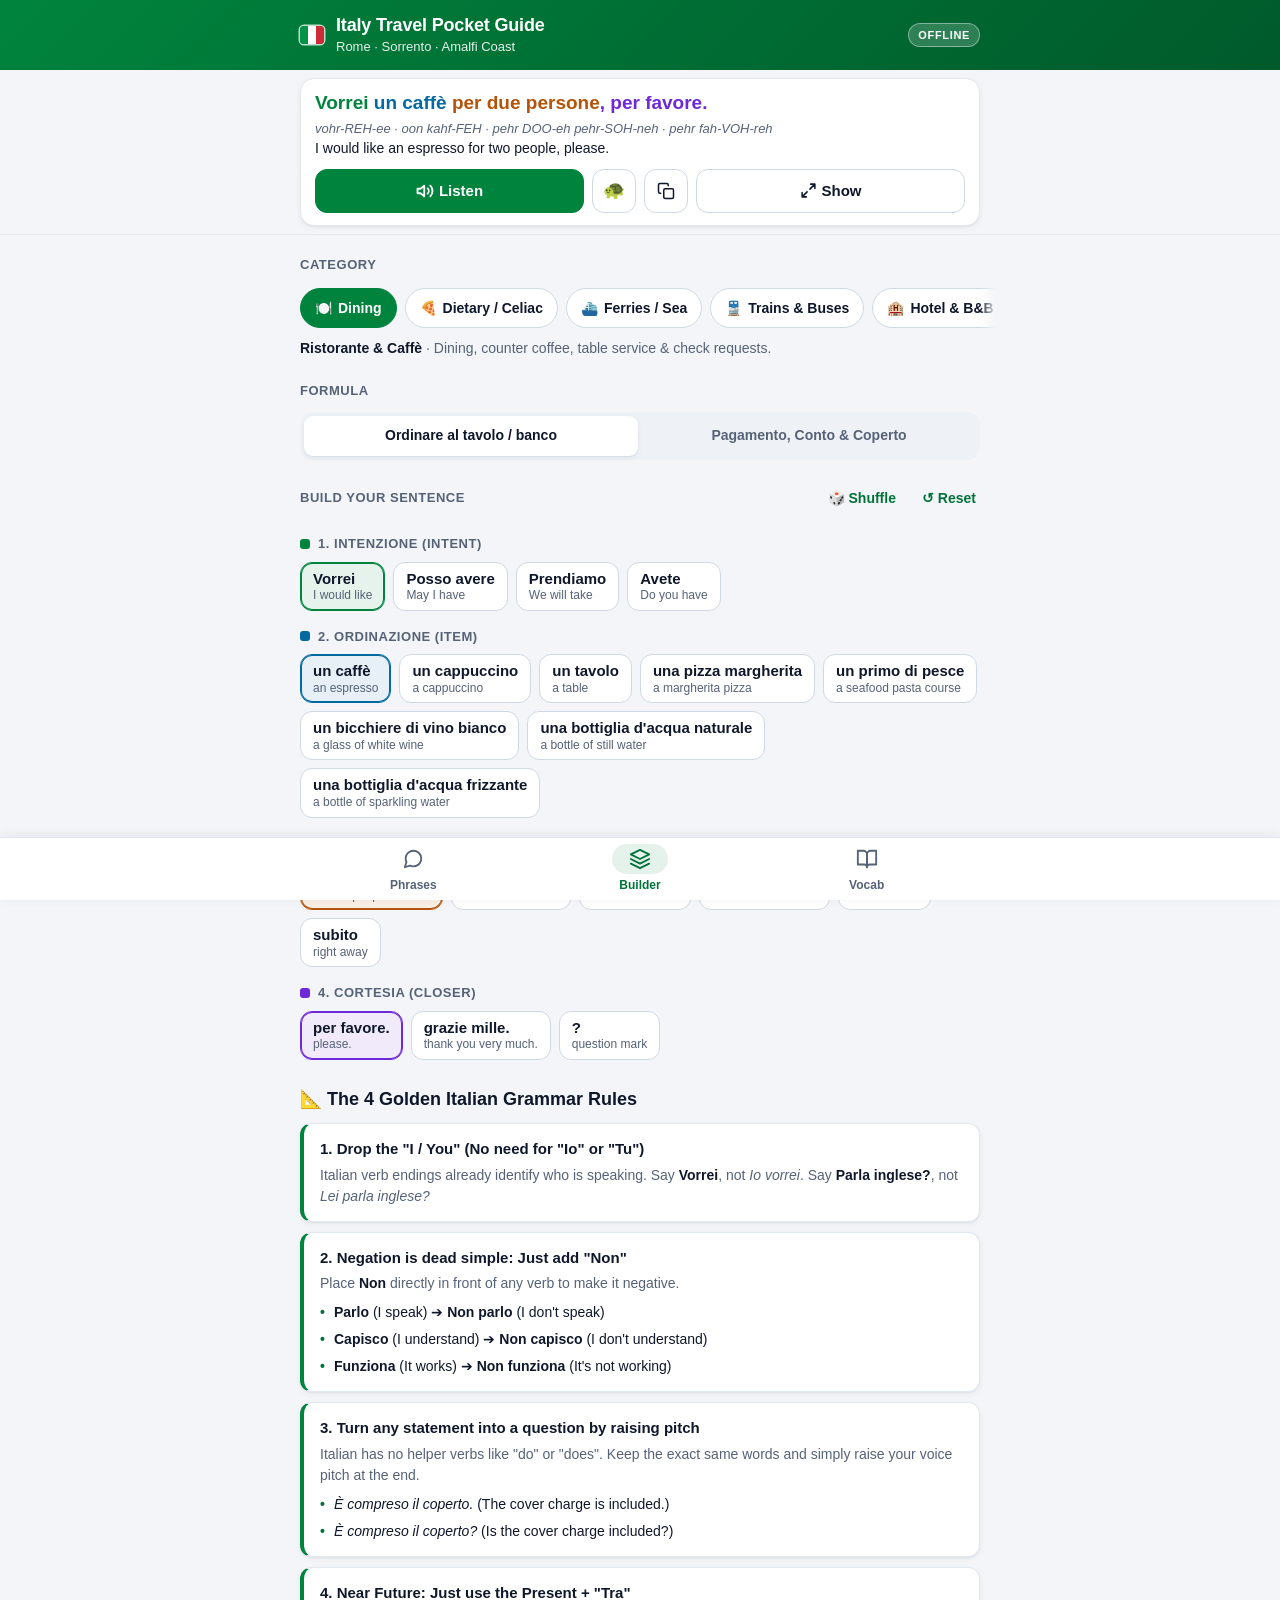
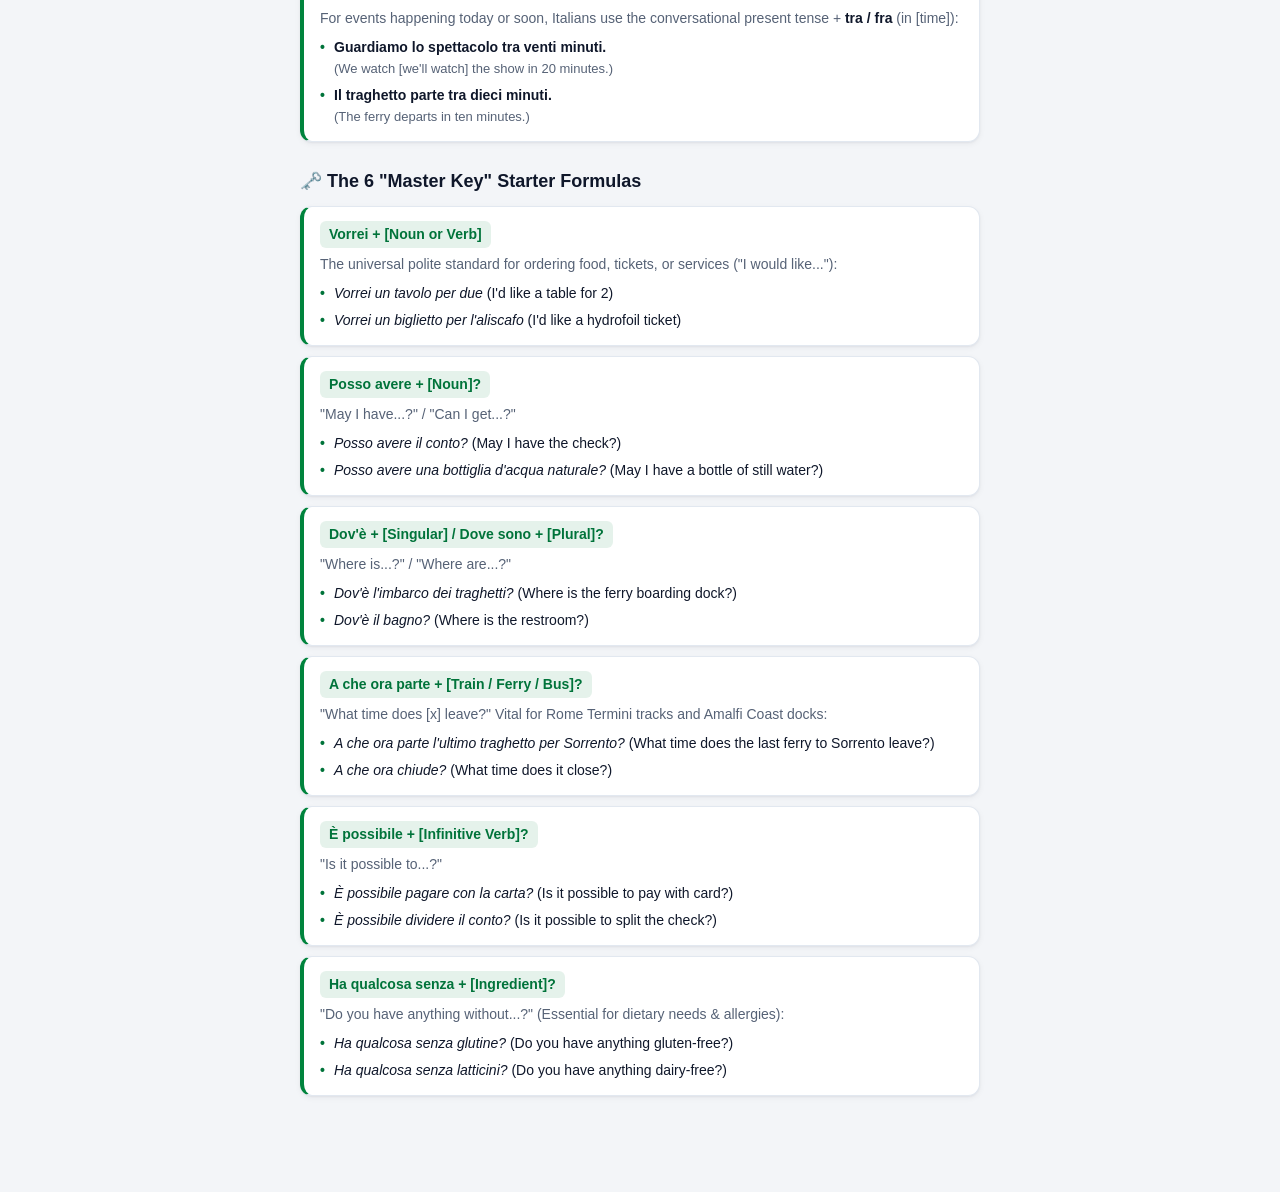
==== index.html @ 98d2f286 "offline-sw: open the web app with no connection after the first visit Add a cache-first service work" ====
<!DOCTYPE html>
<html lang="en">
<head>
  <meta charset="UTF-8">
  <meta name="viewport" content="width=device-width, initial-scale=1, viewport-fit=cover">
  <meta name="color-scheme" content="light dark">
  <meta name="theme-color" content="#00843D">
  <meta name="mobile-web-app-capable" content="yes">
  <meta name="apple-mobile-web-app-capable" content="yes">
  <meta name="apple-mobile-web-app-title" content="Italy Guide">
  <title>Italy Travel Pocket Guide | Offline Phrasebook & Sentence Engine</title>
  <link rel="icon" href="data:image/svg+xml,%3Csvg xmlns='http://www.w3.org/2000/svg' viewBox='0 0 3 2'%3E%3Cpath fill='%23009246' d='M0 0h1v2H0z'/%3E%3Cpath fill='%23fff' d='M1 0h1v2H1z'/%3E%3Cpath fill='%23ce2b37' d='M2 0h1v2H2z'/%3E%3C/svg%3E">
  <link rel="apple-touch-icon" href="icons/apple-touch-icon.png">
  <link rel="manifest" href="manifest.webmanifest">
  <style>
    :root {
      color-scheme: light dark;
      --brand: #00843D; /* Italian Flag Green */
      --brand-deep: #005a2b;
      --bg: #f3f5f8;
      --surface: #ffffff;
      --surface-2: #eef2f6;
      --text: #0f172a;
      --muted: #566276;
      --border: #e2e8f0;
      --border-strong: #cfd8e3;
      --accent: #00843D;          /* fills (white text on it) */
      --accent-text: #00733a;     /* green text & icons on surfaces */
      --accent-soft: rgba(0, 132, 61, 0.1);
      --on-accent: #ffffff;
      --glass: rgba(243, 245, 248, 0.9);
      --shadow: 0 1px 2px rgba(15, 23, 42, 0.05), 0 2px 6px rgba(15, 23, 42, 0.05);
      --radius: 14px;
      --font: -apple-system, BlinkMacSystemFont, "Segoe UI", Roboto, "Helvetica Neue", Arial, sans-serif;

      /* Interlinear token colors: slot N in the builder = tok-N in the live sentence */
      --tok-1: #00843d;
      --tok-2: #0369a1;
      --tok-3: #b45309;
      --tok-4: #6d28d9;

      /* Mobile layout: bottom tab bar + notch / home-indicator safe areas */
      --nav-h: 62px;
      --safe-t: env(safe-area-inset-top, 0px);
      --safe-b: env(safe-area-inset-bottom, 0px);
      --pad-l: max(16px, env(safe-area-inset-left, 0px));
      --pad-r: max(16px, env(safe-area-inset-right, 0px));
    }

    @media (prefers-color-scheme: dark) {
      :root {
        --bg: #0b1220;
        --surface: #151e2d;
        --surface-2: #1c2738;
        --text: #e9eef5;
        --muted: #9ba8ba;
        --border: #243044;
        --border-strong: #334155;
        --accent-text: #4ade80;
        --accent-soft: rgba(74, 222, 128, 0.14);
        --glass: rgba(11, 18, 32, 0.88);
        --shadow: 0 1px 2px rgba(0, 0, 0, 0.4);

        --tok-1: #4ade80;
        --tok-2: #38bdf8;
        --tok-3: #fbbf24;
        --tok-4: #c4b5fd;
      }
    }

    *, *::before, *::after {
      box-sizing: border-box;
      margin: 0;
      padding: 0;
    }

    html {
      -webkit-text-size-adjust: 100%;
      text-size-adjust: 100%;
    }
    html:has(dialog[open]) { overflow: hidden; }

    body {
      font-family: var(--font);
      line-height: 1.5;
      background: var(--bg);
      color: var(--text);
      -webkit-tap-highlight-color: transparent;
      padding-bottom: calc(var(--nav-h) + var(--safe-b) + 24px);
    }

    /* Backdrop behind the status bar on notched phones (zero height elsewhere) */
    body::before {
      content: "";
      position: fixed;
      top: 0;
      left: 0;
      right: 0;
      height: var(--safe-t);
      background: var(--brand-deep);
      z-index: 60;
    }

    button {
      font: inherit;
      color: inherit;
      background: none;
      border: 0;
      cursor: pointer;
      touch-action: manipulation;
      -webkit-user-select: none;
      user-select: none;
    }

    svg { flex-shrink: 0; }
    :focus-visible { outline: 2px solid var(--accent-text); outline-offset: 2px; }
    [hidden] { display: none !important; }

    .wrap {
      width: 100%;
      max-width: 712px;
      margin: 0 auto;
      padding-left: var(--pad-l);
      padding-right: var(--pad-r);
    }

    /* ==========================================================================
       HEADER (scrolls away so sticky tools get the full screen height)
       ========================================================================== */
    .app-header {
      background: linear-gradient(135deg, var(--brand) 0%, var(--brand-deep) 100%);
      color: #fff;
      padding: calc(var(--safe-t) + 14px) 0 14px;
    }

    .header-row {
      display: flex;
      align-items: center;
      justify-content: space-between;
      gap: 12px;
    }

    .brand {
      display: flex;
      align-items: center;
      gap: 12px;
      min-width: 0;
    }

    /* CSS flag: the 🇮🇹 emoji renders as the letters "IT" on Windows */
    .flag {
      flex: 0 0 auto;
      width: 24px;
      height: 18px;
      border-radius: 4px;
      background: linear-gradient(90deg, #009246 0 33.33%, #fff 33.33% 66.66%, #ce2b37 66.66%);
      box-shadow: 0 0 0 1.5px rgba(255, 255, 255, 0.75);
    }

    .app-title {
      font-size: 1.125rem;
      font-weight: 700;
      line-height: 1.25;
      letter-spacing: -0.01em;
    }

    .app-sub {
      font-size: 0.8125rem;
      opacity: 0.9;
    }

    .offline-badge {
      flex: 0 0 auto;
      font-size: 0.6875rem;
      font-weight: 700;
      letter-spacing: 0.06em;
      text-transform: uppercase;
      padding: 3px 9px;
      border-radius: 999px;
      background: rgba(255, 255, 255, 0.18);
      border: 1px solid rgba(255, 255, 255, 0.4);
    }

    /* ==========================================================================
       BOTTOM TAB BAR (thumb reach)
       ========================================================================== */
    .tabbar {
      position: fixed;
      left: 0;
      right: 0;
      bottom: 0;
      z-index: 50;
      background: var(--surface);
      border-top: 1px solid var(--border);
      box-shadow: 0 -2px 12px rgba(15, 23, 42, 0.06);
      padding-bottom: var(--safe-b);
    }

    .tabbar-inner {
      display: grid;
      grid-template-columns: repeat(3, 1fr);
      height: var(--nav-h);
    }

    .tab {
      display: flex;
      flex-direction: column;
      align-items: center;
      justify-content: center;
      gap: 2px;
      font-size: 0.75rem;
      font-weight: 600;
      color: var(--muted);
    }

    .tab-icon {
      display: grid;
      place-items: center;
      width: 56px;
      height: 30px;
      border-radius: 999px;
      transition: background-color 0.2s, transform 0.1s;
    }

    .tab[aria-selected="true"] { color: var(--accent-text); }
    .tab[aria-selected="true"] .tab-icon { background: var(--accent-soft); }
    .tab:active .tab-icon { transform: scale(0.94); }

    /* ==========================================================================
       STICKY TOOLBARS (phrase search / builder HUD)
       ========================================================================== */
    .toolbar,
    .hud {
      position: sticky;
      top: var(--safe-t);
      z-index: 40;
      background: var(--bg);
      background: var(--glass);
      -webkit-backdrop-filter: saturate(160%) blur(14px);
      backdrop-filter: saturate(160%) blur(14px);
      border-bottom: 1px solid var(--border);
    }

    .toolbar { padding-top: 12px; }
    .hud { padding: 8px 0; }

    /* Search */
    .search { position: relative; }

    .search-icon {
      position: absolute;
      left: 13px;
      top: 50%;
      transform: translateY(-50%);
      color: var(--muted);
      pointer-events: none;
    }

    .search-input {
      width: 100%;
      height: 44px;
      padding: 0 44px 0 40px;
      font: inherit;
      font-size: 16px; /* 16px+ stops iOS from zooming on focus */
      color: var(--text);
      background: var(--surface);
      border: 1px solid var(--border-strong);
      border-radius: 12px;
      -webkit-appearance: none;
      appearance: none;
    }
    .search-input::placeholder { color: var(--muted); opacity: 1; }
    .search-input::-webkit-search-cancel-button,
    .search-input::-webkit-search-decoration { -webkit-appearance: none; appearance: none; }
    .search-input:focus {
      outline: none;
      border-color: var(--accent);
      box-shadow: 0 0 0 3px var(--accent-soft);
    }

    .search-clear {
      position: absolute;
      top: 0;
      right: 0;
      width: 44px;
      height: 44px;
      display: grid;
      place-items: center;
      color: var(--muted);
      border-radius: 12px;
    }

    /* Horizontal pill rails: bleed to the screen edges, fade to hint at more */
    .rail {
      display: flex;
      gap: 8px;
      overflow-x: auto;
      margin: 0 calc(-1 * var(--pad-r)) 0 calc(-1 * var(--pad-l));
      padding: 10px var(--pad-r) 10px var(--pad-l);
      scrollbar-width: none;
      overscroll-behavior-x: contain;
      -webkit-mask-image: linear-gradient(90deg, transparent 0, #000 var(--pad-l), #000 calc(100% - var(--pad-r)), transparent 100%);
      mask-image: linear-gradient(90deg, transparent 0, #000 var(--pad-l), #000 calc(100% - var(--pad-r)), transparent 100%);
    }
    .rail::-webkit-scrollbar { display: none; }

    .pill {
      flex: 0 0 auto;
      display: inline-flex;
      align-items: center;
      gap: 6px;
      min-height: 40px;
      padding: 0 14px;
      border-radius: 999px;
      font-size: 0.875rem;
      font-weight: 600;
      white-space: nowrap;
      color: var(--text);
      background: var(--surface);
      border: 1px solid var(--border-strong);
      transition: background-color 0.15s, border-color 0.15s, color 0.15s, transform 0.1s;
    }
    .pill:active { transform: scale(0.97); }
    .pill[aria-pressed="true"] {
      background: var(--accent);
      border-color: var(--accent);
      color: var(--on-accent);
    }

    /* ==========================================================================
       CARDS, BUTTONS & PHRASE LIST
       ========================================================================== */
    .card {
      background: var(--surface);
      border: 1px solid var(--border);
      border-radius: var(--radius);
      box-shadow: var(--shadow);
    }

    .btn {
      display: inline-flex;
      align-items: center;
      justify-content: center;
      gap: 6px;
      min-height: 44px;
      padding: 0 14px;
      border-radius: 12px;
      font-size: 0.9375rem;
      font-weight: 600;
      color: var(--text);
      background: var(--surface);
      border: 1px solid var(--border-strong);
      transition: transform 0.1s, background-color 0.15s, border-color 0.15s, color 0.15s;
    }
    .btn:active { transform: scale(0.97); }
    .btn.primary {
      background: var(--accent);
      border-color: var(--accent);
      color: var(--on-accent);
    }
    .btn.icon {
      width: 44px;
      padding: 0;
      font-size: 1.125rem;
    }
    .btn[aria-pressed="true"] {
      background: var(--accent-soft);
      border-color: var(--accent-text);
      color: var(--accent-text);
    }

    .btn.primary.is-speaking,
    .show-btn.primary.is-speaking {
      animation: pulse-ring 1.2s infinite ease-in-out;
    }

    @keyframes pulse-ring {
      0% { box-shadow: 0 0 0 0 rgba(0, 132, 61, 0.5); }
      70% { box-shadow: 0 0 0 10px rgba(0, 132, 61, 0); }
      100% { box-shadow: 0 0 0 0 rgba(0, 132, 61, 0); }
    }

    .text-btn {
      min-height: 40px;
      padding: 0 12px;
      border-radius: 999px;
      font-size: 0.875rem;
      font-weight: 600;
      color: var(--accent-text);
    }
    .text-btn:active { background: var(--accent-soft); }

    .icon-btn {
      width: 44px;
      height: 44px;
      border-radius: 50%;
      display: grid;
      place-items: center;
      background: var(--accent-soft);
      color: var(--accent-text);
      transition: transform 0.1s, background-color 0.15s, color 0.15s;
    }
    .icon-btn.subtle {
      background: transparent;
      border: 1px solid var(--border-strong);
      color: var(--muted);
    }
    .icon-btn:active { transform: scale(0.92); }
    .icon-btn.is-speaking {
      background: var(--accent);
      border-color: var(--accent);
      color: var(--on-accent);
    }

    .list-meta {
      font-size: 0.8125rem;
      color: var(--muted);
      margin: 12px 0 4px;
    }

    .group-title,
    .section-label,
    .slot-label {
      font-size: 0.8125rem;
      font-weight: 700;
      letter-spacing: 0.04em;
      text-transform: uppercase;
      color: var(--muted);
    }

    .group-title { margin: 18px 0 8px; }
    .single-cat .group-title { display: none; }

    .phrase {
      display: grid;
      grid-template-columns: minmax(0, 1fr) auto;
      column-gap: 12px;
      padding: 14px 12px 14px 16px;
      margin-bottom: 10px;
    }

    .phrase-it {
      font-size: 1.0625rem;
      font-weight: 700;
      line-height: 1.3;
      color: var(--accent-text);
    }

    .phrase-en {
      font-size: 0.9375rem;
      font-weight: 500;
      margin-top: 4px;
    }

    .phon {
      font-size: 0.8125rem;
      font-style: italic;
      line-height: 1.4;
      color: var(--muted);
      margin-top: 2px;
    }

    .phrase-actions {
      display: flex;
      flex-direction: column;
      gap: 8px;
    }

    .note {
      grid-column: 1 / -1;
      margin-top: 10px;
      padding: 8px 10px;
      border-radius: 10px;
      background: var(--surface-2);
      font-size: 0.8125rem;
      line-height: 1.45;
      color: var(--muted);
    }

    .empty {
      text-align: center;
      padding: 40px 16px;
      color: var(--muted);
    }
    .empty p { margin-bottom: 14px; }

    /* ==========================================================================
       SENTENCE BUILDER: STICKY HUD + DECK
       ========================================================================== */
    .hud-card { padding: 12px 14px; }

    .hud-it {
      font-size: 1.1875rem;
      font-weight: 700;
      line-height: 1.3;
      overflow-wrap: anywhere;
    }

    .tok { font-weight: 800; }
    .tok-1 { color: var(--tok-1); }
    .tok-2 { color: var(--tok-2); }
    .tok-3 { color: var(--tok-3); }
    .tok-4 { color: var(--tok-4); }

    .hud-phon {
      font-size: 0.8125rem;
      font-style: italic;
      line-height: 1.35;
      color: var(--muted);
      margin-top: 4px;
    }

    .hud-en {
      font-size: 0.875rem;
      line-height: 1.4;
      margin-top: 2px;
    }

    /* Listen | slow | copy | Show — labeled primary actions, icon-only secondary */
    .hud-actions {
      display: grid;
      grid-template-columns: minmax(0, 1fr) 44px 44px minmax(0, 1fr);
      gap: 8px;
      margin-top: 10px;
    }
    .hud-actions .btn:not(.icon) {
      gap: 5px;
      padding: 0 8px;
    }

    .deck { padding-top: 4px; }

    .deck-head {
      display: flex;
      align-items: center;
      justify-content: space-between;
      gap: 8px;
      margin-top: 18px;
    }
    .deck-head .section-label { padding: 4px 0; }
    .deck > .deck-head:first-child { margin-top: 12px; }

    .deck-tools {
      display: flex;
      gap: 2px;
      margin-right: -8px;
    }

    .cat-desc {
      font-size: 0.875rem;
      line-height: 1.45;
      color: var(--muted);
    }
    .cat-desc strong {
      font-weight: 600;
      color: var(--text);
    }

    .segmented {
      display: flex;
      gap: 4px;
      padding: 4px;
      margin-top: 8px;
      border-radius: 12px;
      background: var(--surface-2);
    }

    .segmented button {
      flex: 1;
      min-height: 40px;
      padding: 4px 10px;
      border-radius: 9px;
      font-size: 0.875rem;
      font-weight: 600;
      line-height: 1.25;
      color: var(--muted);
    }

    .segmented button[aria-pressed="true"] {
      background: var(--surface);
      color: var(--text);
      box-shadow: var(--shadow);
    }

    .slot { margin-top: 16px; }

    .slot-label {
      display: flex;
      align-items: center;
      gap: 8px;
      margin-bottom: 8px;
    }

    /* Color key linking each slot to its colored words in the HUD sentence */
    .slot-label::before {
      content: "";
      flex: 0 0 auto;
      width: 10px;
      height: 10px;
      border-radius: 3px;
      background: var(--slot-color);
    }

    .chips {
      display: flex;
      flex-wrap: wrap;
      gap: 8px;
    }

    .chip {
      display: flex;
      flex-direction: column;
      justify-content: center;
      align-items: flex-start;
      max-width: 100%;
      min-height: 48px;
      padding: 6px 12px;
      border-radius: 12px;
      text-align: left;
      background: var(--surface);
      border: 1px solid var(--border-strong);
      transition: transform 0.1s, background-color 0.15s, border-color 0.15s;
    }
    .chip:active { transform: scale(0.97); }

    .chip-it {
      font-size: 0.9375rem;
      font-weight: 600;
      line-height: 1.3;
    }

    .chip-en {
      font-size: 0.75rem;
      line-height: 1.3;
      color: var(--muted);
    }

    .chip[aria-pressed="true"] {
      border-color: var(--slot-color);
      box-shadow: inset 0 0 0 1px var(--slot-color);
      background: var(--surface-2);
      background: color-mix(in srgb, var(--slot-color) 10%, var(--surface));
    }

    @media (hover: hover) {
      .pill:hover,
      .chip:hover,
      .btn:not(.primary):hover { border-color: var(--muted); }
    }

    /* ==========================================================================
       GRAMMAR RULES & FORMULAS
       ========================================================================== */
    .section-title {
      font-size: 1.125rem;
      font-weight: 700;
      line-height: 1.3;
      margin: 28px 0 12px;
    }

    .rule-box {
      background: var(--surface);
      border: 1px solid var(--border);
      border-left: 4px solid var(--accent);
      border-radius: 12px;
      padding: 14px 16px;
      margin-bottom: 10px;
      box-shadow: var(--shadow);
    }

    .rule-title {
      font-size: 0.9375rem;
      font-weight: 700;
      margin-bottom: 4px;
    }

    .rule-desc {
      font-size: 0.875rem;
      color: var(--muted);
    }
    .rule-desc strong { color: var(--text); }

    .formula-tag {
      display: inline-block;
      margin-bottom: 6px;
      padding: 3px 9px;
      border-radius: 6px;
      background: var(--accent-soft);
      color: var(--accent-text);
      font-size: 0.875rem;
      font-weight: 700;
    }

    .example-list {
      list-style: none;
      display: flex;
      flex-direction: column;
      gap: 6px;
      margin-top: 8px;
      font-size: 0.875rem;
    }

    .example-list li {
      position: relative;
      padding-left: 14px;
    }

    .example-list li::before {
      content: "•";
      position: absolute;
      left: 0;
      color: var(--accent-text);
      font-weight: 700;
    }

    .ex-en {
      font-size: 0.8125rem;
      color: var(--muted);
    }

    /* ==========================================================================
       QUICK VOCAB (tap to hear)
       ========================================================================== */
    #panel-vocab .section-title:first-of-type { margin-top: 12px; }

    .vocab-grid {
      display: grid;
      grid-template-columns: repeat(auto-fill, minmax(136px, 1fr));
      gap: 8px;
      margin-bottom: 8px;
    }

    .vocab-item {
      position: relative;
      display: flex;
      flex-direction: column;
      justify-content: center;
      align-items: flex-start;
      min-height: 60px;
      padding: 10px 30px 10px 12px;
      border-radius: 12px;
      text-align: left;
      background: var(--surface);
      border: 1px solid var(--border);
      box-shadow: var(--shadow);
      transition: transform 0.1s, border-color 0.15s;
    }
    .vocab-item:active { transform: scale(0.97); }

    .vocab-item::after {
      content: "";
      position: absolute;
      top: 11px;
      right: 10px;
      width: 14px;
      height: 14px;
      background: var(--muted);
      -webkit-mask: url("data:image/svg+xml,%3Csvg xmlns='http://www.w3.org/2000/svg' viewBox='0 0 24 24' fill='none' stroke='black' stroke-width='2.2' stroke-linecap='round' stroke-linejoin='round'%3E%3Cpolygon points='11 5 6 9 2 9 2 15 6 15 11 19 11 5'/%3E%3Cpath d='M15.54 8.46a5 5 0 0 1 0 7.07'/%3E%3C/svg%3E") center / contain no-repeat;
      mask: url("data:image/svg+xml,%3Csvg xmlns='http://www.w3.org/2000/svg' viewBox='0 0 24 24' fill='none' stroke='black' stroke-width='2.2' stroke-linecap='round' stroke-linejoin='round'%3E%3Cpolygon points='11 5 6 9 2 9 2 15 6 15 11 19 11 5'/%3E%3Cpath d='M15.54 8.46a5 5 0 0 1 0 7.07'/%3E%3C/svg%3E") center / contain no-repeat;
    }

    .vocab-item.is-speaking {
      border-color: var(--accent);
      box-shadow: inset 0 0 0 1px var(--accent);
    }
    .vocab-item.is-speaking::after { background: var(--accent-text); }

    .vocab-it {
      font-size: 0.9375rem;
      font-weight: 700;
      line-height: 1.3;
    }

    .vocab-en {
      font-size: 0.8125rem;
      line-height: 1.3;
      color: var(--muted);
      margin-top: 2px;
    }

    /* ==========================================================================
       "SHOW TO STAFF" CARD (full screen on phones, text flips 180°)
       ========================================================================== */
    .show-card {
      width: min(560px, calc(100% - 32px));
      max-width: none;
      margin: auto;
      padding: 0;
      border: 0;
      border-radius: 20px;
      background: #09090b;
      color: #f4f4f5;
      box-shadow: 0 25px 60px rgba(0, 0, 0, 0.6);
      overscroll-behavior: contain;
    }

    .show-card::backdrop {
      background: rgba(0, 0, 0, 0.85);
      -webkit-backdrop-filter: blur(6px);
      backdrop-filter: blur(6px);
    }

    .show-inner {
      display: flex;
      flex-direction: column;
      min-height: 440px;
      padding: 16px 20px 20px;
    }

    .show-top {
      display: flex;
      align-items: center;
      justify-content: space-between;
      gap: 12px;
      padding-bottom: 12px;
      border-bottom: 1px solid #27272a;
    }

    .show-tag {
      font-size: 0.75rem;
      font-weight: 700;
      letter-spacing: 0.06em;
      text-transform: uppercase;
      color: #7dd3fc;
    }

    .show-close {
      flex: 0 0 auto;
      width: 44px;
      height: 44px;
      border-radius: 50%;
      display: grid;
      place-items: center;
      background: #27272a;
      color: #e4e4e7;
    }

    .show-text {
      flex: 1;
      display: flex;
      flex-direction: column;
      padding: 24px 0;
      overflow-y: auto;
      transition: transform 0.35s cubic-bezier(0.4, 0, 0.2, 1);
    }
    /* "safe" vertical centering: long text still scrolls from the top */
    .show-text > :first-child { margin-top: auto; }
    .show-text > :last-child { margin-bottom: auto; }
    .show-text.flipped { transform: rotate(180deg); }

    .show-it {
      font-size: clamp(2rem, 8.5vw, 3rem);
      font-weight: 800;
      line-height: 1.2;
      color: #fef08a; /* High contrast yellow */
      overflow-wrap: anywhere;
    }

    .show-phon {
      font-size: 1rem;
      font-style: italic;
      color: #a1a1aa;
      margin-top: 16px;
    }

    .show-en {
      font-size: 1.125rem;
      color: #d4d4d8;
      margin-top: 8px;
    }

    .show-actions {
      display: grid;
      grid-template-columns: 1fr 52px 1fr;
      gap: 10px;
    }

    .show-btn {
      display: inline-flex;
      align-items: center;
      justify-content: center;
      gap: 8px;
      min-height: 52px;
      border-radius: 12px;
      border: 1px solid #3f3f46;
      background: #18181b;
      color: #fafafa;
      font-size: 0.9375rem;
      font-weight: 700;
      transition: transform 0.1s;
    }
    .show-btn:active { transform: scale(0.97); }
    .show-btn.icon { font-size: 1.25rem; }
    .show-btn.primary {
      background: var(--brand);
      border-color: var(--brand);
    }
    .show-btn[aria-pressed="true"] {
      background: #14532d;
      border-color: #4ade80;
      color: #dcfce7;
    }

    @media (max-width: 640px), (max-height: 540px) {
      .show-card {
        width: 100%;
        height: 100%;
        max-width: 100%;
        max-height: 100%;
        margin: 0;
        border-radius: 0;
      }
      .show-inner {
        height: 100%;
        min-height: 0;
        padding: calc(var(--safe-t) + 12px) var(--pad-r) calc(var(--safe-b) + 16px) var(--pad-l);
      }
    }

    /* ==========================================================================
       TOAST
       ========================================================================== */
    .toast {
      position: fixed;
      left: 50%;
      bottom: calc(var(--nav-h) + var(--safe-b) + 14px);
      z-index: 70;
      max-width: calc(100% - 32px);
      padding: 10px 18px;
      border-radius: 999px;
      background: rgba(15, 23, 42, 0.94);
      color: #fff;
      font-size: 0.875rem;
      font-weight: 600;
      text-align: center;
      box-shadow: 0 8px 24px rgba(0, 0, 0, 0.25);
      opacity: 0;
      transform: translate(-50%, 12px);
      pointer-events: none;
      transition: opacity 0.2s, transform 0.2s;
    }
    .toast.show {
      opacity: 1;
      transform: translate(-50%, 0);
    }
    .show-card .toast { bottom: calc(var(--safe-b) + 92px); }

    @media (prefers-color-scheme: dark) {
      .toast {
        background: rgba(241, 245, 249, 0.96);
        color: #0f172a;
      }
    }

    /* Small phones (320–359px) */
    @media (max-width: 359px) {
      .offline-badge,
      .hud-actions .btn:not(.icon) svg { display: none; }
    }

    /* Landscape phones: sticky bars would leave almost no room to scroll */
    @media (max-height: 540px) {
      .toolbar,
      .hud { position: static; }
    }

    @media (prefers-reduced-motion: reduce) {
      *, *::before, *::after {
        animation: none !important;
        transition: none !important;
        scroll-behavior: auto !important;
      }
    }
  </style>
</head>
<body>

  <header class="app-header">
    <div class="wrap header-row">
      <div class="brand">
        <span class="flag" aria-hidden="true"></span>
        <div>
          <h1 class="app-title">Italy Travel Pocket Guide</h1>
          <p class="app-sub">Rome · Sorrento · Amalfi Coast</p>
        </div>
      </div>
      <span class="offline-badge">Offline</span>
    </div>
  </header>

  <main>
    <!-- TAB 1: PHRASES -->
    <section id="panel-phrases" class="panel" role="tabpanel" aria-labelledby="tab-phrases" hidden>
      <div class="toolbar">
        <div class="wrap">
          <form class="search" id="searchForm" role="search">
            <svg class="search-icon" width="18" height="18" viewBox="0 0 24 24" fill="none" stroke="currentColor" stroke-width="2" stroke-linecap="round" stroke-linejoin="round" aria-hidden="true"><circle cx="11" cy="11" r="8"></circle><line x1="21" y1="21" x2="16.65" y2="16.65"></line></svg>
            <input type="search" id="searchInput" class="search-input" placeholder="Search: ferry, spritz, beach…" aria-label="Search phrases" autocomplete="off" autocapitalize="off" spellcheck="false" enterkeyhint="search">
            <button type="button" class="search-clear" id="searchClear" aria-label="Clear search" hidden>
              <svg width="18" height="18" viewBox="0 0 24 24" fill="none" stroke="currentColor" stroke-width="2.2" stroke-linecap="round" aria-hidden="true"><path d="M18 6 6 18M6 6l12 12"/></svg>
            </button>
          </form>
          <div class="rail" id="phraseCats" role="group" aria-label="Filter by category"></div>
        </div>
      </div>

      <div class="wrap">
        <p class="list-meta" id="phraseMeta" aria-live="polite"></p>
        <div id="phraseList"></div>
        <div class="empty" id="phraseEmpty" hidden>
          <p id="phraseEmptyText"></p>
          <button type="button" class="btn" id="phraseEmptyAction"></button>
        </div>
      </div>
    </section>

    <!-- TAB 2: SENTENCE BUILDER + GRAMMAR -->
    <section id="panel-builder" class="panel" role="tabpanel" aria-labelledby="tab-builder">
      <!-- The HUD only sticks while the builder deck is on screen -->
      <div class="builder">
        <div class="hud">
          <div class="wrap">
            <div class="card hud-card">
              <p class="hud-it" id="hudIt" lang="it" aria-live="polite"></p>
              <p class="hud-phon" id="hudPhon"></p>
              <p class="hud-en" id="hudEn"></p>
              <div class="hud-actions">
                <button type="button" class="btn primary" data-action="speak">
                  <svg width="18" height="18" viewBox="0 0 24 24" fill="none" stroke="currentColor" stroke-width="2.4" stroke-linecap="round" stroke-linejoin="round" aria-hidden="true"><polygon points="11 5 6 9 2 9 2 15 6 15 11 19 11 5"></polygon><path d="M19.07 4.93a10 10 0 0 1 0 14.14M15.54 8.46a5 5 0 0 1 0 7.07"></path></svg>
                  <span>Listen</span>
                </button>
                <button type="button" class="btn icon" data-action="slow" aria-pressed="false" aria-label="Slow audio" title="Slow audio"><span aria-hidden="true">🐢</span></button>
                <button type="button" class="btn icon" data-action="copy" aria-label="Copy Italian text" title="Copy Italian text">
                  <svg width="18" height="18" viewBox="0 0 24 24" fill="none" stroke="currentColor" stroke-width="2" stroke-linecap="round" stroke-linejoin="round" aria-hidden="true"><rect x="9" y="9" width="13" height="13" rx="2" ry="2"></rect><path d="M5 15H4a2 2 0 0 1-2-2V4a2 2 0 0 1 2-2h9a2 2 0 0 1 2 2v1"></path></svg>
                </button>
                <button type="button" class="btn" data-action="show" title="Show full screen to staff">
                  <svg width="17" height="17" viewBox="0 0 24 24" fill="none" stroke="currentColor" stroke-width="2.2" stroke-linecap="round" stroke-linejoin="round" aria-hidden="true"><path d="M15 3h6v6M9 21H3v-6M21 3l-7 7M3 21l7-7"/></svg>
                  <span>Show</span>
                </button>
              </div>
            </div>
          </div>
        </div>

        <div class="wrap deck">
          <div class="deck-head">
            <h2 class="section-label">Category</h2>
          </div>
          <div class="rail" id="builderCats" role="group" aria-label="Travel category"></div>
          <p class="cat-desc" id="catDesc"></p>

          <div id="tplBlock" hidden>
            <div class="deck-head">
              <h2 class="section-label" id="tplLabel">Formula</h2>
            </div>
            <div class="segmented" id="tplSwitch" role="group" aria-labelledby="tplLabel"></div>
          </div>

          <div class="deck-head">
            <h2 class="section-label">Build your sentence</h2>
            <div class="deck-tools">
              <button type="button" class="text-btn" data-action="shuffle">🎲 Shuffle</button>
              <button type="button" class="text-btn" data-action="reset">↺ Reset</button>
            </div>
          </div>
          <div id="slots"></div>
        </div>
      </div>

      <div class="wrap grammar">
        <!-- THE 4 GOLDEN ITALIAN GRAMMAR RULES -->
        <h2 class="section-title">📐 The 4 Golden Italian Grammar Rules</h2>

        <div class="rule-box">
          <div class="rule-title">1. Drop the "I / You" (No need for "Io" or "Tu")</div>
          <div class="rule-desc">Italian verb endings already identify who is speaking. Say <strong>Vorrei</strong>, not <em>Io vorrei</em>. Say <strong>Parla inglese?</strong>, not <em>Lei parla inglese?</em></div>
        </div>

        <div class="rule-box">
          <div class="rule-title">2. Negation is dead simple: Just add "Non"</div>
          <div class="rule-desc">Place <strong>Non</strong> directly in front of any verb to make it negative.</div>
          <ul class="example-list">
            <li><strong>Parlo</strong> (I speak) ➔ <strong>Non parlo</strong> (I don't speak)</li>
            <li><strong>Capisco</strong> (I understand) ➔ <strong>Non capisco</strong> (I don't understand)</li>
            <li><strong>Funziona</strong> (It works) ➔ <strong>Non funziona</strong> (It's not working)</li>
          </ul>
        </div>

        <div class="rule-box">
          <div class="rule-title">3. Turn any statement into a question by raising pitch</div>
          <div class="rule-desc">Italian has no helper verbs like "do" or "does". Keep the exact same words and simply raise your voice pitch at the end.</div>
          <ul class="example-list">
            <li><em>È compreso il coperto.</em> (The cover charge is included.)</li>
            <li><em>È compreso il coperto?</em> (Is the cover charge included?)</li>
          </ul>
        </div>

        <div class="rule-box">
          <div class="rule-title">4. Near Future: Just use the Present + "Tra"</div>
          <div class="rule-desc">For events happening today or soon, Italians use the conversational present tense + <strong>tra / fra</strong> (in [time]):</div>
          <ul class="example-list">
            <li><strong>Guardiamo lo spettacolo tra venti minuti.</strong><br><span class="ex-en">(We watch [we'll watch] the show in 20 minutes.)</span></li>
            <li><strong>Il traghetto parte tra dieci minuti.</strong><br><span class="ex-en">(The ferry departs in ten minutes.)</span></li>
          </ul>
        </div>

        <!-- THE 6 MASTER KEY FORMULAS -->
        <h2 class="section-title">🗝️ The 6 "Master Key" Starter Formulas</h2>

        <div class="rule-box">
          <span class="formula-tag">Vorrei + [Noun or Verb]</span>
          <div class="rule-desc">The universal polite standard for ordering food, tickets, or services ("I would like..."):</div>
          <ul class="example-list">
            <li><em>Vorrei un tavolo per due</em> (I'd like a table for 2)</li>
            <li><em>Vorrei un biglietto per l'aliscafo</em> (I'd like a hydrofoil ticket)</li>
          </ul>
        </div>

        <div class="rule-box">
          <span class="formula-tag">Posso avere + [Noun]?</span>
          <div class="rule-desc">"May I have...?" / "Can I get...?"</div>
          <ul class="example-list">
            <li><em>Posso avere il conto?</em> (May I have the check?)</li>
            <li><em>Posso avere una bottiglia d'acqua naturale?</em> (May I have a bottle of still water?)</li>
          </ul>
        </div>

        <div class="rule-box">
          <span class="formula-tag">Dov'è + [Singular] / Dove sono + [Plural]?</span>
          <div class="rule-desc">"Where is...?" / "Where are...?"</div>
          <ul class="example-list">
            <li><em>Dov'è l'imbarco dei traghetti?</em> (Where is the ferry boarding dock?)</li>
            <li><em>Dov'è il bagno?</em> (Where is the restroom?)</li>
          </ul>
        </div>

        <div class="rule-box">
          <span class="formula-tag">A che ora parte + [Train / Ferry / Bus]?</span>
          <div class="rule-desc">"What time does [x] leave?" Vital for Rome Termini tracks and Amalfi Coast docks:</div>
          <ul class="example-list">
            <li><em>A che ora parte l'ultimo traghetto per Sorrento?</em> (What time does the last ferry to Sorrento leave?)</li>
            <li><em>A che ora chiude?</em> (What time does it close?)</li>
          </ul>
        </div>

        <div class="rule-box">
          <span class="formula-tag">È possibile + [Infinitive Verb]?</span>
          <div class="rule-desc">"Is it possible to...?"</div>
          <ul class="example-list">
            <li><em>È possibile pagare con la carta?</em> (Is it possible to pay with card?)</li>
            <li><em>È possibile dividere il conto?</em> (Is it possible to split the check?)</li>
          </ul>
        </div>

        <div class="rule-box">
          <span class="formula-tag">Ha qualcosa senza + [Ingredient]?</span>
          <div class="rule-desc">"Do you have anything without...?" (Essential for dietary needs & allergies):</div>
          <ul class="example-list">
            <li><em>Ha qualcosa senza glutine?</em> (Do you have anything gluten-free?)</li>
            <li><em>Ha qualcosa senza latticini?</em> (Do you have anything dairy-free?)</li>
          </ul>
        </div>
      </div>
    </section>

    <!-- TAB 3: QUICK VOCABULARY -->
    <section id="panel-vocab" class="panel" role="tabpanel" aria-labelledby="tab-vocab" hidden>
      <div class="wrap">
        <p class="list-meta">Tap any word to hear it.</p>
        <h2 class="section-title">⏱️ Time & Schedules</h2>
        <div class="vocab-grid">
          <button type="button" class="vocab-item"><span class="vocab-it" lang="it">Tra venti minuti</span><span class="vocab-en">In 20 minutes</span></button>
          <button type="button" class="vocab-item"><span class="vocab-it" lang="it">Tra un'ora</span><span class="vocab-en">In one hour</span></button>
          <button type="button" class="vocab-item"><span class="vocab-it" lang="it">Adesso / Ora</span><span class="vocab-en">Now</span></button>
          <button type="button" class="vocab-item"><span class="vocab-it" lang="it">Dopo / Più tardi</span><span class="vocab-en">Later / After</span></button>
          <button type="button" class="vocab-item"><span class="vocab-it" lang="it">Oggi / Stasera</span><span class="vocab-en">Today / Tonight</span></button>
          <button type="button" class="vocab-item"><span class="vocab-it" lang="it">Domani mattina</span><span class="vocab-en">Tomorrow morning</span></button>
          <button type="button" class="vocab-item"><span class="vocab-it" lang="it">Subito</span><span class="vocab-en">Right away / Immediately</span></button>
          <button type="button" class="vocab-item"><span class="vocab-it" lang="it">In ritardo / In orario</span><span class="vocab-en">Delayed / On time</span></button>
        </div>

        <h2 class="section-title">📍 Directions & Transport Terms</h2>
        <div class="vocab-grid">
          <button type="button" class="vocab-item"><span class="vocab-it" lang="it">A destra</span><span class="vocab-en">To the right</span></button>
          <button type="button" class="vocab-item"><span class="vocab-it" lang="it">A sinistra</span><span class="vocab-en">To the left</span></button>
          <button type="button" class="vocab-item"><span class="vocab-it" lang="it">Sempre dritto</span><span class="vocab-en">Straight ahead</span></button>
          <button type="button" class="vocab-item"><span class="vocab-it" lang="it">Vicino / Lontano</span><span class="vocab-en">Near / Far</span></button>
          <button type="button" class="vocab-item"><span class="vocab-it" lang="it">Entrata / Uscita</span><span class="vocab-en">Entrance / Exit</span></button>
          <button type="button" class="vocab-item"><span class="vocab-it" lang="it">Binario</span><span class="vocab-en">Platform / Track</span></button>
          <button type="button" class="vocab-item"><span class="vocab-it" lang="it">Molo / Imbarco</span><span class="vocab-en">Pier / Boarding dock</span></button>
          <button type="button" class="vocab-item"><span class="vocab-it" lang="it">Traghetto / Aliscafo</span><span class="vocab-en">Ferry / Fast hydrofoil</span></button>
        </div>

        <h2 class="section-title">🔢 Essential Numbers</h2>
        <div class="vocab-grid">
          <button type="button" class="vocab-item"><span class="vocab-it" lang="it">Uno / Due / Tre</span><span class="vocab-en">1 / 2 / 3</span></button>
          <button type="button" class="vocab-item"><span class="vocab-it" lang="it">Quattro / Cinque</span><span class="vocab-en">4 / 5</span></button>
          <button type="button" class="vocab-item"><span class="vocab-it" lang="it">Sei / Sette / Otto</span><span class="vocab-en">6 / 7 / 8</span></button>
          <button type="button" class="vocab-item"><span class="vocab-it" lang="it">Nove / Dieci</span><span class="vocab-en">9 / 10</span></button>
          <button type="button" class="vocab-item"><span class="vocab-it" lang="it">Venti / Trenta</span><span class="vocab-en">20 / 30</span></button>
          <button type="button" class="vocab-item"><span class="vocab-it" lang="it">Cinquanta / Cento</span><span class="vocab-en">50 / 100</span></button>
        </div>

        <h2 class="section-title">🔗 Connecting Words & Courtesies</h2>
        <div class="vocab-grid">
          <button type="button" class="vocab-item"><span class="vocab-it" lang="it">E / O</span><span class="vocab-en">And / Or</span></button>
          <button type="button" class="vocab-item"><span class="vocab-it" lang="it">Ma</span><span class="vocab-en">But</span></button>
          <button type="button" class="vocab-item"><span class="vocab-it" lang="it">Con / Senza</span><span class="vocab-en">With / Without</span></button>
          <button type="button" class="vocab-item"><span class="vocab-it" lang="it">Perché</span><span class="vocab-en">Because / Why</span></button>
          <button type="button" class="vocab-item"><span class="vocab-it" lang="it">Molto gentile</span><span class="vocab-en">Very kind of you</span></button>
          <button type="button" class="vocab-item"><span class="vocab-it" lang="it">Scusi il disturbo</span><span class="vocab-en">Sorry to trouble you</span></button>
        </div>
      </div>
    </section>
  </main>

  <nav class="tabbar" aria-label="Sections">
    <div class="wrap tabbar-inner" role="tablist">
      <button type="button" class="tab" role="tab" id="tab-phrases" data-tab="phrases" aria-controls="panel-phrases" aria-selected="false" tabindex="-1">
        <span class="tab-icon"><svg width="22" height="22" viewBox="0 0 24 24" fill="none" stroke="currentColor" stroke-width="2" stroke-linecap="round" stroke-linejoin="round" aria-hidden="true"><path d="M21 11.5a8.38 8.38 0 0 1-.9 3.8 8.5 8.5 0 0 1-7.6 4.7 8.38 8.38 0 0 1-3.8-.9L3 21l1.9-5.7a8.38 8.38 0 0 1-.9-3.8 8.5 8.5 0 0 1 4.7-7.6 8.38 8.38 0 0 1 3.8-.9h.5a8.48 8.48 0 0 1 8 8v.5z"/></svg></span>
        <span>Phrases</span>
      </button>
      <button type="button" class="tab" role="tab" id="tab-builder" data-tab="builder" aria-controls="panel-builder" aria-selected="true">
        <span class="tab-icon"><svg width="22" height="22" viewBox="0 0 24 24" fill="none" stroke="currentColor" stroke-width="2" stroke-linecap="round" stroke-linejoin="round" aria-hidden="true"><polygon points="12 2 2 7 12 12 22 7 12 2"/><polyline points="2 17 12 22 22 17"/><polyline points="2 12 12 17 22 12"/></svg></span>
        <span>Builder</span>
      </button>
      <button type="button" class="tab" role="tab" id="tab-vocab" data-tab="vocab" aria-controls="panel-vocab" aria-selected="false" tabindex="-1">
        <span class="tab-icon"><svg width="22" height="22" viewBox="0 0 24 24" fill="none" stroke="currentColor" stroke-width="2" stroke-linecap="round" stroke-linejoin="round" aria-hidden="true"><path d="M2 3h6a4 4 0 0 1 4 4v14a3 3 0 0 0-3-3H2z"/><path d="M22 3h-6a4 4 0 0 0-4 4v14a3 3 0 0 1 3-3h7z"/></svg></span>
        <span>Vocab</span>
      </button>
    </div>
  </nav>

  <!-- FULL-SCREEN "SHOW TO STAFF" CARD -->
  <dialog id="showCard" class="show-card" aria-labelledby="showTag">
    <div class="show-inner">
      <div class="show-top">
        <span class="show-tag" id="showTag">Mostra al personale · Show to staff</span>
        <button type="button" class="show-close" data-action="close" aria-label="Close">
          <svg width="20" height="20" viewBox="0 0 24 24" fill="none" stroke="currentColor" stroke-width="2.2" stroke-linecap="round" aria-hidden="true"><path d="M18 6 6 18M6 6l12 12"/></svg>
        </button>
      </div>

      <div class="show-text" id="showText">
        <p class="show-it" id="showIt" lang="it"></p>
        <p class="show-phon" id="showPhon"></p>
        <p class="show-en" id="showEn"></p>
      </div>

      <div class="show-actions">
        <button type="button" class="show-btn" data-action="flip" aria-pressed="false">
          <svg width="18" height="18" viewBox="0 0 24 24" fill="none" stroke="currentColor" stroke-width="2.2" stroke-linecap="round" stroke-linejoin="round" aria-hidden="true"><path d="M1 4v6h6"/><path d="M3.51 15a9 9 0 1 0 2.13-9.36L1 10"/></svg>
          Flip 180°
        </button>
        <button type="button" class="show-btn icon" data-action="slow" aria-pressed="false" aria-label="Slow audio" title="Slow audio"><span aria-hidden="true">🐢</span></button>
        <button type="button" class="show-btn primary" data-action="speak">
          <svg width="18" height="18" viewBox="0 0 24 24" fill="none" stroke="currentColor" stroke-width="2.4" stroke-linecap="round" stroke-linejoin="round" aria-hidden="true"><polygon points="11 5 6 9 2 9 2 15 6 15 11 19 11 5"></polygon><path d="M19.07 4.93a10 10 0 0 1 0 14.14M15.54 8.46a5 5 0 0 1 0 7.07"></path></svg>
          Listen
        </button>
      </div>
    </div>
  </dialog>

  <!-- TOAST NOTIFICATION -->
  <div id="toast" class="toast" role="status" aria-live="polite"></div>

  <script>
    'use strict';

    // =========================================================================
    // 1. TRAVEL CATEGORIES (shared by the phrase filter and the sentence builder)
    // =========================================================================
    const CATEGORIES = [
      { id: 'basics',    icon: '👋', label: 'Basics' },
      { id: 'dining',    icon: '🍽️', label: 'Dining',           it: 'Ristorante & Caffè',   desc: 'Dining, counter coffee, table service & check requests.' },
      { id: 'dietary',   icon: '🍕', label: 'Dietary / Celiac', it: 'Allergie & Diete',     desc: 'Celiac gluten-free, dairy, vegan, allergies & tap water.' },
      { id: 'ferry',     icon: '⛴️', label: 'Ferries / Sea',    it: 'Traghetti & Costiera', desc: 'Amalfi, Positano, Capri hydrofoils, piers & luggage.' },
      { id: 'transit',   icon: '🚆', label: 'Trains & Buses',   it: 'Treni & Bus SITA',     desc: 'Rome Termini, Circumvesuviana, Pompeii & SITA tickets.' },
      { id: 'hotel',     icon: '🏨', label: 'Hotel & B&B',      it: 'Albergo & Check-In',   desc: 'Early luggage drop, room amenities, Wi-Fi & checkout.' },
      { id: 'beach',     icon: '🏖️', label: 'Beach & Boats',    it: 'Spiaggia & Lidi',      desc: 'Renting sunbeds, umbrellas & boat charters in Positano/Capri.' },
      { id: 'sights',    icon: '🏛️', label: 'Sights & Tours',   it: 'Monumenti & Tour',     desc: 'Colosseum, Vatican, Pompeii reservations & audio guides.' },
      { id: 'aperitivo', icon: '🍷', label: 'Aperitivo & Wine', it: 'Aperitivo & Bar',      desc: 'Spritz (Aperol/Limoncello), regional wines & bar snacks.' },
      { id: 'taxi',      icon: '🚕', label: 'Taxi & Scooter',   it: 'Taxi & Scooter',       desc: 'Airport flat rates, taxi meters & renting a Vespa in Sorrento.' },
      { id: 'emergency', icon: '🚨', label: 'Urgent & Help',    it: 'Farmacia & Aiuto',     desc: 'Seasickness remedies, lost wallet/passport & urgent medical.' }
    ];

    // =========================================================================
    // 2. PHRASES DATABASE (50+ HIGH-YIELD TRAVEL PHRASES)
    // =========================================================================
    const PHRASES = [
      // Basics & Courtesy
      { cat: 'basics', it: 'Buongiorno / Buonasera', en: 'Good morning / Good evening', phon: 'bwon-JOR-noh / bwah-nah-SEH-rah', note: 'Use buongiorno until ~1-2 PM, then switch to buonasera.' },
      { cat: 'basics', it: 'Per favore / Grazie mille', en: 'Please / Thank you very much', phon: 'pehr fah-VOH-reh / GRAHT-syeh MEE-leh', note: 'Essential politeness at all times.' },
      { cat: 'basics', it: 'Prego', en: 'You\'re welcome / After you / How can I help?', phon: 'PREH-goh', note: 'You will hear this constantly from waiters and store clerks.' },
      { cat: 'basics', it: 'Mi scusi / Permesso', en: 'Excuse me (formal) / Pardon (passing through crowd)', phon: 'mee SKOO-zee / pehr-MEHS-soh', note: 'Use "permesso" when boarding tight ferries or Rome metro.' },
      { cat: 'basics', it: 'Parla inglese?', en: 'Do you speak English?', phon: 'PAR-lah een-GLEH-zeh?', note: 'Polite question before switching to English.' },
      { cat: 'basics', it: 'Non parlo bene l\'italiano.', en: 'I don\'t speak Italian well.', phon: 'nohn PAR-loh BEH-neh leet-ahl-YAH-noh', note: 'Locals appreciate you trying!' },
      { cat: 'basics', it: 'Può ripetere più lentamente, per favore?', en: 'Could you repeat more slowly, please?', phon: 'pwoh ree-PEH-teh-reh pyoo lehn-tah-MEHN-teh, pehr fah-VOH-reh?', note: 'Great when locals speak too fast.' },
      { cat: 'basics', it: 'Scusi il disturbo.', en: 'Sorry to trouble / disturb you.', phon: 'SKOO-zee eel dees-TOOR-boh', note: 'Gold-standard polite opener before asking questions.' },

      // Dining & Trattoria
      { cat: 'dining', it: 'Un caffè al banco, per favore.', en: 'An espresso at the counter, please.', phon: 'oon kahf-FEH ahl BAHN-koh, pehr fah-VOH-reh', note: 'Fast & cheaper. In Italy "un caffè" is an espresso.' },
      { cat: 'dining', it: 'Un tavolo per due all\'aperto, per favore.', en: 'A table for two outside, please.', phon: 'oon TAH-voh-loh pehr DOO-eh ahl-lah-PEHR-toh, pehr fah-VOH-reh', note: 'Great for coastal views.' },
      { cat: 'dining', it: 'Il conto, per favore.', en: 'The check / bill, please.', phon: 'eel KOHN-toh, pehr fah-VOH-reh', note: 'Waiters rarely bring it until you ask.' },
      { cat: 'dining', it: 'Possiamo pagare con la carta?', en: 'Can we pay by card?', phon: 'pohs-SYAH-moh pah-GAH-reh kohn lah KAR-tah?', note: 'Cards widely accepted, but good to confirm.' },
      { cat: 'dining', it: 'Possiamo fare conti separati?', en: 'Can we split the check / pay separately?', phon: 'pohs-SYAH-moh FAH-reh KOHN-tee seh-pah-RAH-tee?', note: 'Ask before the bill is printed.' },
      { cat: 'dining', it: 'Posso avere acqua naturale / gassata?', en: 'May I have still / sparkling water?', phon: 'POHS-soh ah-VEH-reh AHK-wah nah-too-RAH-leh / gahs-SAH-tah?', note: 'Tap water isn\'t automatically served.' },
      { cat: 'dining', it: 'È compreso il coperto?', en: 'Is the cover charge included?', phon: 'eh kohm-PREH-zoh eel koh-PEHR-toh?', note: '"Coperto" is the bread/table service charge per head.' },
      { cat: 'dining', it: 'Da asporto, per favore.', en: 'Takeaway / To-go, please.', phon: 'dah ahs-POHR-toh, pehr fah-VOH-reh', note: 'Useful for pizza al taglio or paninis.' },
      { cat: 'dining', it: 'Qual è il piatto del giorno?', en: 'What is the special / dish of the day?', phon: 'kwahl eh eel PYAHT-toh dehl JOR-noh?', note: 'Best way to get fresh coastal seafood in Amalfi.' },

      // Dietary & Allergies
      { cat: 'dietary', it: 'Avete opzioni senza glutine per celiaci?', en: 'Do you have gluten-free options for celiacs?', phon: 'ah-VEH-teh ohp-TSYOH-nee SEHN-tsah GLOO-tee-neh pehr cheh-LYAH-chee?', note: 'Italy is world-class for celiac safety (AIC standard).' },
      { cat: 'dietary', it: 'Sono allergico alle noci / ai crostacei.', en: 'I am allergic to nuts / shellfish.', phon: 'SOH-noh ahl-LEHR-jee-koh AHL-leh NOH-chee / ah-ee kroh-STAH-cheh-ee', note: 'Vital allergy disclosure.' },
      { cat: 'dietary', it: 'È senza lattosio / formaggio?', en: 'Is it lactose-free / without cheese?', phon: 'eh SEHN-tsah laht-TOH-zyoh / for-MAHD-joh?', note: 'Helpful for dairy sensitivities.' },
      { cat: 'dietary', it: 'Avete piatti vegetariani o vegani?', en: 'Do you have vegetarian or vegan dishes?', phon: 'ah-VEH-teh PYAHT-tee veh-jeh-tah-RYAH-nee oh veh-GAH-nee?', note: 'Many pasta & vegetable dishes naturally qualify.' },
      { cat: 'dietary', it: 'Possiamo avere una caraffa d\'acqua del rubinetto?', en: 'Can we have a carafe of tap water?', phon: 'pohs-SYAH-moh ah-VEH-reh OO-nah kah-RAHF-fah DAHK-wah dehl roo-bee-NEHT-toh?', note: 'Safe and clean throughout Rome and Campania.' },

      // Ferries & Maritime (Amalfi / Sorrento / Capri)
      { cat: 'ferry', it: 'A che ora parte il traghetto per Positano / Capri?', en: 'What time does the ferry to Positano / Capri leave?', phon: 'ah keh OH-rah PAR-teh eel trah-GEHT-toh pehr...', note: 'Critical for Amalfi Coast port docks.' },
      { cat: 'ferry', it: 'Dov\'è l\'imbarco dei traghetti?', en: 'Where is the ferry boarding dock?', phon: 'doh-VEH leem-BAR-koh deh-ee trah-GEHT-tee?', note: 'Helps navigate Sorrento Marina Piccola and Amalfi port.' },
      { cat: 'ferry', it: 'Questo è l\'aliscafo veloce o il traghetto?', en: 'Is this the fast hydrofoil or regular ferry?', phon: 'KWEHS-toh eh lah-lee-SKAH-foh veh-LOH-cheh oh eel trah-GEHT-toh?', note: 'Aliscafo is faster but cancelled first in rough seas.' },
      { cat: 'ferry', it: 'C\'è un supplemento per le valigie grandi?', en: 'Is there a fee for large suitcases on the ferry?', phon: 'CHEH oon soop-pleh-MEHN-toh pehr leh vah-LEE-jeh GRAHN-dee?', note: 'Usually €1.50–€3.00 per large bag on ferries.' },
      { cat: 'ferry', it: 'I traghetti partono regolarmente con questo mare?', en: 'Are ferries running normally with this sea condition?', phon: 'ee trah-GEHT-tee PAR-toh-noh reh-goh-lar-MEHN-teh kohn KWEHS-toh MAH-reh?', note: 'High winds cancel hydrofoils to Capri.' },

      // Trains, Metro & SITA Buses
      { cat: 'transit', it: 'Da quale binario parte il treno per Roma?', en: 'Which track / platform does the train to Rome leave from?', phon: 'dah KWAH-leh bee-NAH-ryoh PAR-teh eel TREH-noh pehr ROH-mah?', note: 'Vital at Rome Termini & Napoli Centrale.' },
      { cat: 'transit', it: 'Dove posso comprare i biglietti per il bus SITA?', en: 'Where can I buy tickets for the SITA bus?', phon: 'DOH-veh POHS-soh kohm-PRAH-reh ee beel-YEHT-tee pehr eel boos SEE-tah?', note: 'Tickets are NEVER sold onboard; buy at a Tabacchi first.' },
      { cat: 'transit', it: 'Questo autobus va ad Amalfi / Positano?', en: 'Does this bus go to Amalfi / Positano?', phon: 'KWEHS-toh OW-toh-boos vah ahd ah-MAHL-fee?', note: 'Check before boarding SITA buses.' },
      { cat: 'transit', it: 'Dove posso convalidare il biglietto?', en: 'Where can I validate my ticket?', phon: 'DOH-veh POHS-soh kohn-vah-lee-DAH-reh eel beel-YEHT-toh?', note: 'Always stamp tickets in yellow/green machines before boarding!' },
      { cat: 'transit', it: 'Da dove parte la Circumvesuviana per Pompei / Sorrento?', en: 'Where does the Circumvesuviana train to Pompeii / Sorrento leave from?', phon: 'dah DOH-veh PAR-teh lah cheer-koom-veh-zoo-VYAH-nah pehr pohm-PEH-ee?', note: 'Located on the lower floor of Napoli Centrale.' },
      { cat: 'transit', it: 'Guarderemo lo spettacolo tra venti minuti.', en: 'We\'ll watch the show in 20 minutes.', phon: 'gwar-deh-REH-moh loh speht-TAH-koh-loh trah VEHN-tee mee-NOO-tee', note: 'Conversational: "Guardiamo lo spettacolo tra venti minuti."' },

      // Hotel & Accommodation
      { cat: 'hotel', it: 'Possiamo lasciare i bagagli prima del check-in?', en: 'Can we leave our luggage before check-in?', phon: 'pohs-SYAH-moh lah-SHAH-reh ee bah-GAHL-yee PREE-mah dehl check-in?', note: 'Great when arriving in Rome or Sorrento early.' },
      { cat: 'hotel', it: 'Qual è la password del Wi-Fi?', en: 'What is the Wi-Fi password?', phon: 'kwahl eh lah password dehl Wi-Fi?', note: 'Front desk essential.' },
      { cat: 'hotel', it: 'L\'aria condizionata non funziona bene.', en: 'The air conditioning isn\'t working properly.', phon: 'LAH-ryah kohn-dee-tsyo-NAH-tah nohn foon-TSYOH-nah BEH-neh.', note: 'Crucial for summer heat.' },
      { cat: 'hotel', it: 'È possibile avere due cuscini / asciugamani in più?', en: 'Is it possible to have two extra pillows / towels?', phon: 'eh pohs-SEE-bee-leh ah-VEH-reh DOO-eh koo-SHEE-nee / ah-shoo-gah-MAH-nee een pyoo?', note: 'Room service inquiry.' },
      { cat: 'hotel', it: 'A che ora dobbiamo fare il check-out?', en: 'What time is check-out?', phon: 'ah keh OH-rah dohb-BYAH-moh FAH-reh eel check-out?', note: 'Confirm before departure day.' },

      // Beach & Boat Charters
      { cat: 'beach', it: 'Vorrei noleggiare due lettini e un ombrellone.', en: 'I\'d like to rent two sunbeds and an umbrella.', phon: 'vohr-REH-ee noh-lehd-JAH-reh DOO-eh leht-TEE-nee eh oon ohm-brehl-LOH-neh.', note: 'Standard phrase at private Amalfi & Positano lidi.' },
      { cat: 'beach', it: 'Quanto costa per l\'intera giornata?', en: 'How much is it for the whole day?', phon: 'KWAHN-toh KOH-stah pehr leen-TEH-rah jor-NAH-tah?', note: 'Lido rates vary significantly by row.' },
      { cat: 'beach', it: 'Dov\'è la spiaggia libera?', en: 'Where is the free public beach?', phon: 'doh-VEH lah SPYAHD-jah LEE-beh-rah?', note: 'Small free sections alongside private beach clubs.' },
      { cat: 'beach', it: 'Vorrei prenotare un tour in barca per i Faraglioni.', en: 'I\'d like to book a boat tour to the Faraglioni rocks.', phon: 'vohr-REH-ee preh-noh-TAH-reh oon tour een BAR-kah pehr ee fah-rahl-YOH-nee.', note: 'Iconic Capri coast boat trip.' },

      // Sights, Museums & Ruins
      { cat: 'sights', it: 'Abbiamo già la prenotazione online.', en: 'We already have an online reservation.', phon: 'ahb-BYAH-moh JAH lah preh-noh-tah-TSYOH-neh on-line.', note: 'Skip-the-line at Colosseum, Vatican, or Pompeii.' },
      { cat: 'sights', it: 'È obbligatorio coprire le spalle e le ginocchia?', en: 'Is it mandatory to cover shoulders and knees?', phon: 'eh ohb-blee-gah-TOH-ryoh koh-PREE-reh leh SPAHL-leh eh leh jee-NOHK-kyah?', note: 'Strictly enforced at St. Peter\'s and Italian churches.' },
      { cat: 'sights', it: 'Avete un\'audioguida in inglese?', en: 'Do you have an audio guide in English?', phon: 'ah-VEH-teh oon-ow-dyoh-GWEE-dah een een-GLEH-zeh?', note: 'Helpful for exploring Pompeii.' },
      { cat: 'sights', it: 'Dov\'è l\'ingresso / l\'uscita per i gruppi?', en: 'Where is the entrance / exit for groups / individuals?', phon: 'doh-VEH lehn-GREHS-soh / loo-SHEE-tah pehr ee GROOP-pee?', note: 'Avoid wrong lines at busy monuments.' },
      { cat: 'sights', it: 'Possiamo scattare foto qui?', en: 'Can we take photos here?', phon: 'pohs-SYAH-moh skaht-TAH-reh FOH-toh kwee?', note: 'No photos allowed in the Sistine Chapel.' },

      // Aperitivo, Wine & Nightlife
      { cat: 'aperitivo', it: 'Un Aperol Spritz e un Limoncello Spritz, per favore.', en: 'An Aperol Spritz and a Limoncello Spritz, please.', phon: 'oon AH-peh-rohl spritz eh oon lee-mohn-CHEHL-loh spritz, pehr fah-VOH-reh.', note: 'Limoncello spritz is the signature Amalfi cocktail!' },
      { cat: 'aperitivo', it: 'Ci sono gli stuzzichini con l\'aperitivo?', en: 'Do snacks / appetizers come with the aperitivo?', phon: 'chee SOH-noh lyee stoot-tsee-KEE-nee kohn lah-peh-ree-TEE-voh?', note: 'In Italy, drinks typically include olives, chips, or small bites.' },
      { cat: 'aperitivo', it: 'Quale vino bianco locale ci consiglia?', en: 'Which local white wine do you recommend?', phon: 'KWAH-leh VEE-noh BYAHN-koh loh-KAH-leh chee kohn-SEEL-yah?', note: 'Try Greco di Tufo or Furore bianco on the coast.' },
      { cat: 'aperitivo', it: 'Un bicchiere di vino della casa, per favore.', en: 'A glass of the house wine, please.', phon: 'oon beek-KYEH-reh dee VEE-noh dehl-lah KAH-zah, pehr fah-VOH-reh.', note: 'Inexpensive and almost always good quality.' },

      // Taxi & Scooter Rentals
      { cat: 'taxi', it: 'Quanto costa la tariffa fissa per l\'aeroporto?', en: 'How much is the flat rate to the airport?', phon: 'KWAHN-toh KOH-stah lah tah-REEF-fah FEES-sah pehr lah-eh-roh-POHR-toh?', note: 'Rome fixed rates: Fiumicino €55, Ciampino €40.' },
      { cat: 'taxi', it: 'Può accendere il tassametro, per favore?', en: 'Could you turn on the meter, please?', phon: 'pwoh aht-CHEHN-deh-reh eel tahs-SAH-meh-troh, pehr fah-VOH-reh?', note: 'Polite reminder if driver forgets meter.' },
      { cat: 'taxi', it: 'Mi può lasciare all\'angolo qui vicino?', en: 'Can you drop me off at the corner nearby?', phon: 'mee pwoh lah-SHAH-reh ahl-LAHN-goh-loh kwee vee-CHEE-noh?', note: 'Good when streets are pedestrian-only.' },
      { cat: 'taxi', it: 'Vorrei noleggiare uno scooter 125 per due giorni.', en: 'I\'d like to rent a 125cc scooter for two days.', phon: 'vohr-REH-ee noh-lehd-JAH-reh OO-noh SKOO-tehr pehr DOO-eh JOR-nee.', note: 'Popular way to explore the Sorrento peninsula.' },

      // Emergency & Pharmacy
      { cat: 'emergency', it: 'Non funziona.', en: 'It\'s not working.', phon: 'nohn foon-TSYOH-nah', note: 'For ticket validators, card readers, AC, or keycards.' },
      { cat: 'emergency', it: 'Dov\'è la farmacia più vicina?', en: 'Where is the nearest pharmacy?', phon: 'doh-VEH lah far-mah-CHEE-ah pyoo vee-CHEE-nah?', note: 'Look for glowing green cross sign.' },
      { cat: 'emergency', it: 'Cerco una medicina per il mal di mare / mal d\'auto.', en: 'I need medication for seasickness / car sickness.', phon: 'CHEHR-koh OO-nah meh-dee-CHEE-nah pehr eel mahl dee MAH-reh / mahl DOW-toh.', note: 'Ask for "Xamamina" at port pharmacies.' },
      { cat: 'emergency', it: 'Ho perso il portafoglio / il passaporto!', en: 'I lost my wallet / my passport!', phon: 'oh PEHR-soh eel pohr-tah-FOHL-yoh / eel pahs-sah-POHR-toh!', note: 'Report to Carabinieri or hotel reception.' },
      { cat: 'emergency', it: 'Ho bisogno di aiuto / Chiami il centododici (112)!', en: 'I need help / Call 112 (European emergency number)!', phon: 'oh bee-ZOHN-yoh dee ah-YOO-toh / KYAH-mee eel chehn-toh-DOH-dee-chee!', note: '112 works for police, ambulance, and fire in Italy.' }
    ];

    // =========================================================================
    // 3. SENTENCE BUILDER TEMPLATES (4-SLOT ENGINE, keyed by category id)
    // =========================================================================
    const TEMPLATES = {
      dining: [
        {
          id: 'order_food',
          name: 'Ordinare al tavolo / banco',
          slots: [
            {
              key: 'slot1',
              label: '1. Intenzione (Intent)',
              options: [
                { it: 'Vorrei', en: 'I would like', phon: 'vohr-REH-ee' },
                { it: 'Posso avere', en: 'May I have', phon: 'POHS-soh ah-VEH-reh' },
                { it: 'Prendiamo', en: 'We will take', phon: 'prehn-DYAH-moh' },
                { it: 'Avete', en: 'Do you have', phon: 'ah-VEH-teh' }
              ]
            },
            {
              key: 'slot2',
              label: '2. Ordinazione (Item)',
              options: [
                { it: 'un caffè', en: 'an espresso', phon: 'oon kahf-FEH' },
                { it: 'un cappuccino', en: 'a cappuccino', phon: 'oon kahp-poot-CHEE-noh' },
                { it: 'un tavolo', en: 'a table', phon: 'oon TAH-voh-loh' },
                { it: 'una pizza margherita', en: 'a margherita pizza', phon: 'OO-nah PEET-tsah mar-geh-REE-tah' },
                { it: 'un primo di pesce', en: 'a seafood pasta course', phon: 'oon PREE-moh dee PEH-sheh' },
                { it: 'un bicchiere di vino bianco', en: 'a glass of white wine', phon: 'oon beek-KYEH-reh dee VEE-noh BYAHN-koh' },
                { it: 'una bottiglia d\'acqua naturale', en: 'a bottle of still water', phon: 'OO-nah boht-TEEL-yah DAHK-wah nah-too-RAH-leh' },
                { it: 'una bottiglia d\'acqua frizzante', en: 'a bottle of sparkling water', phon: 'OO-nah boht-TEEL-yah DAHK-wah freet-TSAHN-teh' }
              ]
            },
            {
              key: 'slot3',
              label: '3. Dettaglio / Specifica',
              options: [
                { it: 'per due persone', en: 'for two people', phon: 'pehr DOO-eh pehr-SOH-neh' },
                { it: 'al banco', en: 'at the bar counter', phon: 'ahl BAHN-koh' },
                { it: 'all\'aperto', en: 'outside / terrace', phon: 'ahl-lah-PEHR-toh' },
                { it: 'con vista mare', en: 'with sea view', phon: 'kohn VEE-stah MAH-reh' },
                { it: 'ben cotto', en: 'well done', phon: 'behn KOHT-toh' },
                { it: 'subito', en: 'right away', phon: 'SOO-bee-toh' }
              ]
            },
            {
              key: 'slot4',
              label: '4. Cortesia (Closer)',
              options: [
                { it: ', per favore.', en: ', please.', phon: 'pehr fah-VOH-reh' },
                { it: ', grazie mille.', en: ', thank you very much.', phon: 'GRAHT-syeh MEE-leh' },
                { it: '?', en: '?', phon: '?' }
              ]
            }
          ]
        },
        {
          id: 'dining_payment',
          name: 'Pagamento, Conto & Coperto',
          slots: [
            {
              key: 'slot1',
              label: '1. Domanda',
              options: [
                { it: 'Possiamo avere', en: 'Can we have', phon: 'pohs-SYAH-moh ah-VEH-reh' },
                { it: 'È possibile pagare', en: 'Is it possible to pay', phon: 'eh pohs-SEE-bee-leh pah-GAH-reh' },
                { it: 'Nel totale è compreso', en: 'In the total is ... included', phon: 'nehl toh-TAH-leh eh kohm-PREH-zoh' },
                { it: 'È possibile dividere', en: 'Is it possible to split', phon: 'eh pohs-SEE-bee-leh dee-VEE-deh-reh' }
              ]
            },
            {
              key: 'slot2',
              label: '2. Metodo / Voce',
              options: [
                { it: 'il conto', en: 'the bill / check', phon: 'eel KOHN-toh' },
                { it: 'con la carta', en: 'by credit card', phon: 'kohn lah KAR-tah' },
                { it: 'con Apple Pay', en: 'with Apple Pay', phon: 'kohn Apple Pay' },
                { it: 'in contanti', en: 'in cash', phon: 'een kohn-TAHN-tee' },
                { it: 'il coperto', en: 'the cover charge', phon: 'eel koh-PEHR-toh' }
              ]
            },
            {
              key: 'slot3',
              label: '3. Modalità',
              options: [
                { it: 'al tavolo', en: 'at the table', phon: 'ahl TAH-voh-loh' },
                { it: 'separatamente', en: 'separately', phon: 'seh-pah-rah-tah-MEHN-teh' },
                { it: 'tutto insieme', en: 'all together', phon: 'TOOT-toh een-SYEH-meh' },
                { it: 'con la ricevuta', en: 'with the receipt', phon: 'kohn lah ree-cheh-VOO-tah' }
              ]
            },
            {
              key: 'slot4',
              label: '4. Chiusura',
              options: [
                { it: ', per favore?', en: ', please?', phon: 'pehr fah-VOH-reh?' },
                { it: '?', en: '?', phon: '?' }
              ]
            }
          ]
        }
      ],

      dietary: [
        {
          id: 'dietary_allergies',
          name: 'Celiachia, Glutine & Latticini',
          slots: [
            {
              key: 'slot1',
              label: '1. Richiesta / Avviso',
              options: [
                { it: 'Avete piatti', en: 'Do you have dishes', phon: 'ah-VEH-teh PYAHT-tee' },
                { it: 'Questo piatto è', en: 'Is this dish', phon: 'KWEHS-toh PYAHT-toh eh' },
                { it: 'Sono allergico e cerco', en: 'I am allergic and looking for', phon: 'SOH-noh ahl-LEHR-jee-koh eh CHEHR-koh' },
                { it: 'È possibile prepararlo', en: 'Is it possible to prepare it', phon: 'eh pohs-SEE-bee-leh preh-pah-RAHR-loh' }
              ]
            },
            {
              key: 'slot2',
              label: '2. Requisito / Ingrediente',
              options: [
                { it: 'senza glutine per celiaci', en: 'gluten-free for celiacs', phon: 'SEHN-tsah GLOO-tee-neh pehr cheh-LYAH-chee' },
                { it: 'senza formaggio né latticini', en: 'without cheese nor dairy', phon: 'SEHN-tsah for-MAHD-joh neh laht-tee-CHEE-nee' },
                { it: 'senza noci o frutta a guscio', en: 'without tree nuts', phon: 'SEHN-tsah NOH-chee oh FROOT-tah ah GOO-shoh' },
                { it: 'completamente vegetariano', en: 'completely vegetarian', phon: 'kohm-pleh-tah-MEHN-teh veh-jeh-tah-RYAH-noh' },
                { it: 'completamente vegano', en: 'completely vegan', phon: 'kohm-pleh-tah-MEHN-teh veh-GAH-noh' }
              ]
            },
            {
              key: 'slot3',
              label: '3. Tipo di Portata',
              options: [
                { it: 'per la pasta', en: 'for pasta', phon: 'pehr lah PAH-stah' },
                { it: 'per la pizza', en: 'for pizza', phon: 'pehr lah PEET-tsah' },
                { it: 'per il dessert', en: 'for dessert', phon: 'pehr eel dehs-SEHR' },
                { it: 'nel menù', en: 'on the menu', phon: 'nehl meh-NOO' }
              ]
            },
            {
              key: 'slot4',
              label: '4. Chiusura',
              options: [
                { it: ', per favore?', en: ', please?', phon: 'pehr fah-VOH-reh?' },
                { it: ', grazie mille.', en: ', thank you very much.', phon: 'GRAHT-syeh MEE-leh' }
              ]
            }
          ]
        }
      ],

      ferry: [
        {
          id: 'ferry_coastal',
          name: 'Aliscafi & Traghetti Costiera',
          slots: [
            {
              key: 'slot1',
              label: '1. Domanda Partenza',
              options: [
                { it: 'A che ora parte', en: 'What time leaves', phon: 'ah keh OH-rah PAR-teh' },
                { it: 'Dov\'è l\'imbarco per', en: 'Where is the boarding dock for', phon: 'doh-VEH leem-BAR-koh pehr' },
                { it: 'Questo è', en: 'Is this', phon: 'KWEHS-toh eh' },
                { it: 'C\'è un supplemento per', en: 'Is there a surcharge for', phon: 'CHEH oon soop-pleh-MEHN-toh pehr' }
              ]
            },
            {
              key: 'slot2',
              label: '2. Tipo di Nave / Bagaglio',
              options: [
                { it: 'il traghetto', en: 'the standard ferry', phon: 'eel trah-GEHT-toh' },
                { it: 'l\'aliscafo veloce', en: 'the high-speed hydrofoil', phon: 'lah-lee-SKAH-foh veh-LOH-cheh' },
                { it: 'l\'ultimo traghetto della giornata', en: 'the last ferry of the day', phon: 'LOOL-tee-moh trah-GEHT-toh dehl-lah jor-NAH-tah' },
                { it: 'la valigia grande', en: 'large suitcase', phon: 'lah vah-LEE-jah GRAHN-deh' }
              ]
            },
            {
              key: 'slot3',
              label: '3. Destinazione Costiera',
              options: [
                { it: 'per Positano', en: 'for Positano', phon: 'pehr poh-zee-TAH-noh' },
                { it: 'per Capri', en: 'for Capri', phon: 'pehr KAH-pree' },
                { it: 'per Amalfi', en: 'for Amalfi', phon: 'pehr ah-MAHL-fee' },
                { it: 'per Sorrento', en: 'for Sorrento', phon: 'pehr sohr-REHN-toh' },
                { it: 'per Salerno', en: 'for Salerno', phon: 'pehr sah-LEHR-noh' }
              ]
            },
            {
              key: 'slot4',
              label: '4. Tempo / Cortesia',
              options: [
                { it: 'oggi?', en: 'today?', phon: 'OHD-jee?' },
                { it: 'tra dieci minuti?', en: 'in 10 minutes?', phon: 'trah DYEH-chee mee-NOO-tee?' },
                { it: 'domani mattina?', en: 'tomorrow morning?', phon: 'doh-MAH-nee maht-TEE-nah?' },
                { it: ', per favore?', en: ', please?', phon: 'pehr fah-VOH-reh?' }
              ]
            }
          ]
        }
      ],

      transit: [
        {
          id: 'transit_trains',
          name: 'Treni, Metro & Bus SITA',
          slots: [
            {
              key: 'slot1',
              label: '1. Richiesta',
              options: [
                { it: 'Da quale binario parte', en: 'Which track does ... depart from', phon: 'dah KWAH-leh bee-NAH-ryoh PAR-teh' },
                { it: 'Dove posso convalidare', en: 'Where can I validate / stamp', phon: 'DOH-veh POHS-soh kohn-vah-lee-DAH-reh' },
                { it: 'Questo autobus va', en: 'Does this bus go', phon: 'KWEHS-toh OW-toh-boos vah' },
                { it: 'Dove posso comprare i biglietti', en: 'Where can I buy tickets', phon: 'DOH-veh POHS-soh kohm-PRAH-reh ee beel-YEHT-tee' }
              ]
            },
            {
              key: 'slot2',
              label: '2. Treno / Linea',
              options: [
                { it: 'il treno Frecciarossa per Roma', en: 'the high-speed train to Rome', phon: 'eel TREH-noh freht-chah-ROHS-sah pehr ROH-mah' },
                { it: 'la Circumvesuviana per Pompei', en: 'the Circumvesuviana to Pompeii', phon: 'lah cheer-koom-veh-zoo-VYAH-nah pehr pohm-PEH-ee' },
                { it: 'l\'autobus SITA', en: 'the SITA bus', phon: 'LOW-toh-boos SEE-tah' },
                { it: 'il biglietto del bus', en: 'the bus ticket', phon: 'eel beel-YEHT-toh dehl boos' }
              ]
            },
            {
              key: 'slot3',
              label: '3. Direzione / Fermata',
              options: [
                { it: 'a Roma Termini', en: 'at Rome Termini', phon: 'ah ROH-mah TEHR-mee-nee' },
                { it: 'ad Amalfi via Ravello', en: 'to Amalfi via Ravello', phon: 'ahd ah-MAHL-fee VEE-ah rah-VEHL-loh' },
                { it: 'a Sorrento stazione', en: 'at Sorrento station', phon: 'ah sohr-REHN-toh stah-TSYOH-neh' },
                { it: 'in stazione', en: 'in the station', phon: 'een stah-TSYOH-neh' }
              ]
            },
            {
              key: 'slot4',
              label: '4. Chiusura',
              options: [
                { it: ', per favore?', en: ', please?', phon: 'pehr fah-VOH-reh?' },
                { it: '?', en: '?', phon: '?' }
              ]
            }
          ]
        }
      ],

      hotel: [
        {
          id: 'hotel_stay',
          name: 'Check-In, Bagagli & Camera',
          slots: [
            {
              key: 'slot1',
              label: '1. Richiesta Reception',
              options: [
                { it: 'Possiamo lasciare', en: 'Can we leave', phon: 'pohs-SYAH-moh lah-SHAH-reh' },
                { it: 'È possibile avere', en: 'Is it possible to have', phon: 'eh pohs-SEE-bee-leh ah-VEH-reh' },
                { it: 'Non funziona', en: 'It is not working', phon: 'nohn foon-TSYOH-nah' },
                { it: 'A che ora è', en: 'What time is', phon: 'ah keh OH-rah eh' }
              ]
            },
            {
              key: 'slot2',
              label: '2. Servizio / Problema',
              options: [
                { it: 'i bagagli in deposito', en: 'the luggage in storage', phon: 'ee bah-GAHL-yee een deh-POH-zee-toh' },
                { it: 'l\'aria condizionata', en: 'the air conditioning', phon: 'LAH-ryah kohn-dee-tsyo-NAH-tah' },
                { it: 'la password del Wi-Fi', en: 'the Wi-Fi password', phon: 'lah password dehl Wi-Fi' },
                { it: 'due asciugamani in più', en: 'two extra towels', phon: 'DOO-eh ah-shoo-gah-MAH-nee een pyoo' },
                { it: 'la colazione', en: 'breakfast', phon: 'lah koh-lah-TSYOH-neh' }
              ]
            },
            {
              key: 'slot3',
              label: '3. Momento / Posizione',
              options: [
                { it: 'prima del check-in', en: 'before check-in', phon: 'PREE-mah dehl check-in' },
                { it: 'dopo il check-out', en: 'after check-out', phon: 'DOH-poh eel check-out' },
                { it: 'in camera mia', en: 'in my room', phon: 'een KAH-meh-rah MEE-ah' },
                { it: 'domattina', en: 'tomorrow morning', phon: 'doh-maht-TEE-nah' }
              ]
            },
            {
              key: 'slot4',
              label: '4. Chiusura',
              options: [
                { it: ', per favore?', en: ', please?', phon: 'pehr fah-VOH-reh?' },
                { it: ', grazie mille.', en: ', thank you very much.', phon: 'GRAHT-syeh MEE-leh' }
              ]
            }
          ]
        }
      ],

      beach: [
        {
          id: 'beach_lido',
          name: 'Lettini, Ombrelloni & Barche',
          slots: [
            {
              key: 'slot1',
              label: '1. Noleggio / Richiesta',
              options: [
                { it: 'Vorremmo noleggiare', en: 'We would like to rent', phon: 'vohr-REHM-moh noh-lehd-JAH-reh' },
                { it: 'Quanto costa', en: 'How much is', phon: 'KWAHN-toh KOH-stah' },
                { it: 'Avete posti liberi per', en: 'Do you have free spots for', phon: 'ah-VEH-teh POH-stee LEE-beh-ree pehr' },
                { it: 'Vorrei prenotare un giro in barca per', en: 'I\'d like to book a boat tour to', phon: 'vohr-REH-ee preh-noh-TAH-reh oon JEE-roh een BAR-kah pehr' }
              ]
            },
            {
              key: 'slot2',
              label: '2. Dotazione / Tour',
              options: [
                { it: 'due lettini e un ombrellone', en: 'two sunbeds and an umbrella', phon: 'DOO-eh leht-TEE-nee eh oon ohm-brehl-LOH-neh' },
                { it: 'un lettino in prima fila', en: 'a sunbed in the first row', phon: 'oon leht-TEE-noh een PREE-mah FEE-lah' },
                { it: 'i Faraglioni di Capri', en: 'the Capri Faraglioni', phon: 'ee fah-rahl-YOH-nee dee KAH-pree' },
                { it: 'la Grotta Azzurra', en: 'the Blue Grotto', phon: 'lah GROHT-tah ahd-ZOOR-rah' }
              ]
            },
            {
              key: 'slot3',
              label: '3. Durata',
              options: [
                { it: 'per l\'intera giornata', en: 'for the whole day', phon: 'pehr leen-TEH-rah jor-NAH-tah' },
                { it: 'solo per il pomeriggio', en: 'only for the afternoon', phon: 'SOH-loh pehr eel poh-meh-REED-joh' },
                { it: 'per due ore con skipper', en: 'for 2 hours with skipper', phon: 'pehr DOO-eh OH-reh kohn SKEEP-pehr' }
              ]
            },
            {
              key: 'slot4',
              label: '4. Chiusura',
              options: [
                { it: ', per favore?', en: ', please?', phon: 'pehr fah-VOH-reh?' },
                { it: ', grazie.', en: ', thank you.', phon: 'GRAHT-syeh' }
              ]
            }
          ]
        }
      ],

      sights: [
        {
          id: 'sights_tours',
          name: 'Musei, Pompei & Chiese',
          slots: [
            {
              key: 'slot1',
              label: '1. Accesso / Domanda',
              options: [
                { it: 'Abbiamo già la prenotazione per', en: 'We already have the reservation for', phon: 'ahb-BYAH-moh JAH lah preh-noh-tah-TSYOH-neh pehr' },
                { it: 'Dov\'è l\'ingresso per', en: 'Where is the entrance for', phon: 'doh-VEH lehn-GREHS-soh pehr' },
                { it: 'È obbligatorio coprire', en: 'Is it mandatory to cover', phon: 'eh ohb-blee-gah-TOH-ryoh koh-PREE-reh' },
                { it: 'Avete un\'audioguida in', en: 'Do you have an audio guide in', phon: 'ah-VEH-teh oon-ow-dyoh-GWEE-dah een' }
              ]
            },
            {
              key: 'slot2',
              label: '2. Monumento / Requisito',
              options: [
                { it: 'il Colosseo', en: 'the Colosseum', phon: 'eel koh-lohs-SEH-oh' },
                { it: 'i Musei Vaticani', en: 'the Vatican Museums', phon: 'ee moo-ZEH-ee vah-tee-KAH-nee' },
                { it: 'gli Scavi di Pompei', en: 'the Pompeii Ruins', phon: 'lyee SKAH-vee dee pohm-PEH-ee' },
                { it: 'le spalle e le ginocchia', en: 'shoulders and knees', phon: 'leh SPAHL-leh eh leh jee-NOHK-kyah' },
                { it: 'inglese', en: 'English', phon: 'een-GLEH-zeh' }
              ]
            },
            {
              key: 'slot3',
              label: '3. Modalità / Orario',
              options: [
                { it: 'per le dieci', en: 'for 10:00 AM', phon: 'pehr leh DYEH-chee' },
                { it: 'senza fare la fila', en: 'without waiting in line', phon: 'SEHN-tsah FAH-reh lah FEE-lah' },
                { it: 'all\'interno della basilica', en: 'inside the basilica', phon: 'ahl-leen-TEHR-noh dehl-lah bah-ZEE-lee-kah' }
              ]
            },
            {
              key: 'slot4',
              label: '4. Chiusura',
              options: [
                { it: ', per favore?', en: ', please?', phon: 'pehr fah-VOH-reh?' },
                { it: ', grazie mille.', en: ', thank you very much.', phon: 'GRAHT-syeh MEE-leh' }
              ]
            }
          ]
        }
      ],

      aperitivo: [
        {
          id: 'aperitivo_wine',
          name: 'Spritz, Vino & Stuzzichini',
          slots: [
            {
              key: 'slot1',
              label: '1. Ordinazione Bar',
              options: [
                { it: 'Vorrei ordinare', en: 'I\'d like to order', phon: 'vohr-REH-ee or-dee-NAH-reh' },
                { it: 'Prendiamo', en: 'We\'ll take', phon: 'prehn-DYAH-moh' },
                { it: 'Quale vino locale ci consiglia', en: 'Which local wine do you recommend', phon: 'KWAH-leh VEE-noh loh-KAH-leh chee kohn-SEEL-yah' }
              ]
            },
            {
              key: 'slot2',
              label: '2. Drink / Aperitivo',
              options: [
                { it: 'un Aperol Spritz', en: 'an Aperol Spritz', phon: 'oon AH-peh-rohl spritz' },
                { it: 'un Limoncello Spritz', en: 'a Limoncello Spritz', phon: 'oon lee-mohn-CHEHL-loh spritz' },
                { it: 'un bicchiere di Greco di Tufo', en: 'a glass of Greco di Tufo (Campanian white)', phon: 'oon beek-KYEH-reh dee GREH-koh dee TOO-foh' },
                { it: 'una birra Moretti alla spina', en: 'a draught Moretti beer', phon: 'OO-nah BEER-rah moh-REHT-tee ahl-lah SPEE-nah' }
              ]
            },
            {
              key: 'slot3',
              label: '3. Accompagnamento',
              options: [
                { it: 'con gli stuzzichini', en: 'with bar snacks/olives', phon: 'kohn lyee stoot-tsee-KEE-nee' },
                { it: 'con un tagliere di salumi e formaggi', en: 'with a charcuterie & cheese board', phon: 'kohn oon tahl-YEH-reh dee sah-LOO-mee eh for-MAHD-jee' },
                { it: 'seduti fuori', en: 'seated outside', phon: 'seh-DOO-tee FWOH-ree' }
              ]
            },
            {
              key: 'slot4',
              label: '4. Chiusura',
              options: [
                { it: ', per favore.', en: ', please.', phon: 'pehr fah-VOH-reh' },
                { it: ', grazie!', en: ', thank you!', phon: 'GRAHT-syeh' }
              ]
            }
          ]
        }
      ],

      taxi: [
        {
          id: 'taxi_rides',
          name: 'Tariffa Taxi & Noleggio Scooter',
          slots: [
            {
              key: 'slot1',
              label: '1. Domanda Corsa',
              options: [
                { it: 'Quanto costa una corsa fino', en: 'How much is a ride to', phon: 'KWAHN-toh KOH-stah OO-nah KOR-sah FEE-noh' },
                { it: 'Può accendere il tassametro', en: 'Could you turn on the meter', phon: 'pwoh aht-CHEHN-deh-reh eel tahs-SAH-meh-troh' },
                { it: 'Mi può lasciare', en: 'Can you drop me off', phon: 'mee pwoh lah-SHAH-reh' },
                { it: 'Vorrei noleggiare uno scooter', en: 'I\'d like to rent a scooter', phon: 'vohr-REH-ee noh-lehd-JAH-reh OO-noh SKOO-tehr' }
              ]
            },
            {
              key: 'slot2',
              label: '2. Destinazione / Mezzo',
              options: [
                { it: 'all\'aeroporto di Fiumicino', en: 'to Fiumicino Airport', phon: 'ahl-lah-eh-roh-POHR-toh dee fyoo-mee-CHEE-noh' },
                { it: 'al porto di Sorrento', en: 'to Sorrento port', phon: 'ahl POHR-toh dee sohr-REHN-toh' },
                { it: 'all\'angolo della strada', en: 'at the street corner', phon: 'ahl-LAHN-goh-loh dehl-lah STRAH-dah' },
                { it: 'per visitare la Costiera', en: 'to explore the Amalfi Coast', phon: 'pehr vee-zee-TAH-reh lah koh-STYEH-rah' }
              ]
            },
            {
              key: 'slot3',
              label: '3. Tariffa / Dettaglio',
              options: [
                { it: 'con la tariffa fissa', en: 'with the flat rate', phon: 'kohn lah tah-REEF-fah FEES-sah' },
                { it: 'subito', en: 'right now', phon: 'SOO-bee-toh' },
                { it: 'per oggi e domani', en: 'for today and tomorrow', phon: 'pehr OHD-jee eh doh-MAH-nee' }
              ]
            },
            {
              key: 'slot4',
              label: '4. Chiusura',
              options: [
                { it: ', per favore?', en: ', please?', phon: 'pehr fah-VOH-reh?' },
                { it: '?', en: '?', phon: '?' }
              ]
            }
          ]
        }
      ],

      emergency: [
        {
          id: 'emergency_pharmacy',
          name: 'Farmacia, Mal di Mare & Aiuto',
          slots: [
            {
              key: 'slot1',
              label: '1. Urgenza (Starter)',
              options: [
                { it: 'Ho bisogno urgente di', en: 'I urgently need', phon: 'oh bee-ZOHN-yoh oor-JEHN-teh dee' },
                { it: 'Cerco una medicina per', en: 'I am looking for medicine for', phon: 'CHEHR-koh OO-nah meh-dee-CHEE-nah pehr' },
                { it: 'Aiuto, ho perso', en: 'Help, I lost', phon: 'ah-YOO-toh, oh PEHR-soh' },
                { it: 'Dov\'è subito', en: 'Where is right now', phon: 'doh-VEH SOO-bee-toh' }
              ]
            },
            {
              key: 'slot2',
              label: '2. Problema / Necessità',
              options: [
                { it: 'il mal di mare', en: 'seasickness', phon: 'eel mahl dee MAH-reh' },
                { it: 'la nausea per le curve', en: 'motion sickness from winding coastal curves', phon: 'lah NOW-zeh-ah pehr leh KOOR-veh' },
                { it: 'il portafoglio e i documenti', en: 'my wallet and documents', phon: 'eel pohr-tah-FOHL-yoh eh ee doh-koo-MEHN-tee' },
                { it: 'un medico che parla inglese', en: 'an English-speaking doctor', phon: 'oon MEH-dee-koh keh PAR-lah een-GLEH-zeh' },
                { it: 'la farmacia di turno', en: 'the 24-hour on-duty pharmacy', phon: 'lah far-mah-CHEE-ah dee TOOR-noh' }
              ]
            },
            {
              key: 'slot3',
              label: '3. Contesto',
              options: [
                { it: 'prima di salire sul traghetto', en: 'before getting on the ferry', phon: 'PREE-mah dee sah-LEE-reh sool trah-GEHT-toh' },
                { it: 'qui vicino', en: 'nearby', phon: 'kwee vee-CHEE-noh' },
                { it: 'subito', en: 'immediately', phon: 'SOO-bee-toh' }
              ]
            },
            {
              key: 'slot4',
              label: '4. Chiusura',
              options: [
                { it: ', per favore!', en: ', please!', phon: 'pehr fah-VOH-reh!' },
                { it: '! Aiuto!', en: '! Help!', phon: 'ah-YOO-toh!' }
              ]
            }
          ]
        }
      ]
    };

    // =========================================================================
    // 4. HELPERS
    // =========================================================================
    const $ = (sel, root = document) => root.querySelector(sel);
    const $$ = (sel, root = document) => [...root.querySelectorAll(sel)];

    const escapeHtml = str => String(str).replace(/[&<>"']/g, ch =>
      ({ '&': '&amp;', '<': '&lt;', '>': '&gt;', '"': '&quot;', "'": '&#39;' })[ch]);

    // Accent-insensitive search: "caffe" finds "caffè", "perche" finds "perché"
    const fold = str => str.normalize('NFD').replace(/[̀-ͯ]/g, '').toLowerCase();

    // Remembers tab, builder sentence and audio speed across reloads (mobile browsers
    // discard background tabs). Storage can be unavailable (private mode), so never throw.
    const store = {
      get(key, fallback) {
        try {
          const raw = localStorage.getItem('itguide.' + key);
          return raw === null ? fallback : JSON.parse(raw);
        } catch (e) {
          return fallback;
        }
      },
      set(key, value) {
        try { localStorage.setItem('itguide.' + key, JSON.stringify(value)); } catch (e) {}
      }
    };

    const ICONS = {
      speaker: '<svg width="18" height="18" viewBox="0 0 24 24" fill="none" stroke="currentColor" stroke-width="2.2" stroke-linecap="round" stroke-linejoin="round" aria-hidden="true"><polygon points="11 5 6 9 2 9 2 15 6 15 11 19 11 5"></polygon><path d="M19.07 4.93a10 10 0 0 1 0 14.14M15.54 8.46a5 5 0 0 1 0 7.07"></path></svg>',
      expand: '<svg width="16" height="16" viewBox="0 0 24 24" fill="none" stroke="currentColor" stroke-width="2.2" stroke-linecap="round" stroke-linejoin="round" aria-hidden="true"><path d="M15 3h6v6M9 21H3v-6M21 3l-7 7M3 21l7-7"/></svg>'
    };

    // Bring a pill into view inside its horizontal rail without moving the page
    function scrollRailTo(btn, instant) {
      const rail = btn.parentElement;
      const r = rail.getBoundingClientRect();
      const b = btn.getBoundingClientRect();
      if (!r.width) return; // rail is on a hidden tab
      const margin = 32;
      let delta = 0;
      if (b.left < r.left + margin) delta = b.left - r.left - margin;
      else if (b.right > r.right - margin) delta = b.right - r.right + margin;
      if (delta) rail.scrollBy({ left: delta, behavior: instant ? 'auto' : 'smooth' });
    }

    const toast = (() => {
      let timer;
      return msg => {
        const el = $('#toast');
        // A modal <dialog> sits in the top layer, so the toast must live inside it to be seen
        const dialog = $('#showCard');
        const host = dialog.open ? dialog : document.body;
        if (el.parentNode !== host) host.appendChild(el);
        el.textContent = msg;
        el.classList.add('show');
        clearTimeout(timer);
        timer = setTimeout(() => el.classList.remove('show'), 2200);
      };
    })();

    // execCommand fallback for file:// pages and browsers that reject the Clipboard API
    function legacyCopy(text) {
      const ta = document.createElement('textarea');
      ta.value = text;
      ta.setAttribute('readonly', ''); // no keyboard pop-up on phones
      ta.style.cssText = 'position:fixed;top:0;left:0;opacity:0;'; // no scroll jump
      document.body.appendChild(ta);
      try {
        ta.select();
        return document.execCommand('copy');
      } catch (e) {
        return false;
      } finally {
        ta.remove();
      }
    }

    async function copyText(text) {
      let copied = false;
      if (navigator.clipboard && window.isSecureContext) {
        try {
          await navigator.clipboard.writeText(text);
          copied = true;
        } catch (e) { /* permission or focus issue: try the fallback */ }
      }
      if (!copied) copied = legacyCopy(text);
      if (copied) {
        if (navigator.vibrate) navigator.vibrate(20);
        toast('📋 Copied to clipboard');
      } else {
        toast('Couldn’t copy. Long-press the text instead.');
      }
    }

    // =========================================================================
    // 5. OFFLINE SPEECH (Web Speech API, Italian voice, shared slow mode)
    // =========================================================================
    const Speech = (() => {
      const synth = 'speechSynthesis' in window ? window.speechSynthesis : null;
      let voices = [];
      let slow = store.get('slow', false) === true;
      let activeBtn = null;
      let seq = 0;
      let warnedNoVoice = false;

      function loadVoices() {
        voices = synth.getVoices().filter(v => /^it\b/i.test(v.lang));
      }

      function pickVoice() {
        // Network voices (e.g. Chrome desktop "Google italiano") fail offline: use on-device ones then
        const local = voices.filter(v => v.localService);
        const pool = !navigator.onLine && local.length ? local : voices;
        return pool.find(v => /google|alice/i.test(v.name)) || pool[0] || null;
      }

      // "Buongiorno / Buonasera" → "Buongiorno, Buonasera"; drop asides like "(112)"
      function speakable(text) {
        return text
          .replace(/\([^)]*\)/g, ' ')
          .replace(/\s*\/\s*/g, ', ')
          .replace(/\s+([,.!?])/g, '$1')
          .replace(/\s+/g, ' ')
          .trim();
      }

      function setActive(btn) {
        if (activeBtn) activeBtn.classList.remove('is-speaking');
        activeBtn = btn || null;
        if (activeBtn) activeBtn.classList.add('is-speaking');
      }

      function speak(text, btn) {
        if (!synth) {
          toast('Audio isn’t supported in this browser');
          return;
        }
        if (!voices.length) loadVoices();
        if (!voices.length && synth.getVoices().length && !warnedNoVoice) {
          warnedNoVoice = true;
          toast('No Italian voice installed, so audio may sound off');
        }
        // Chrome can drop an utterance queued right after an unnecessary cancel()
        if (synth.speaking || synth.pending) synth.cancel();

        const id = ++seq; // ignore events from utterances that were cut off
        const utterance = new SpeechSynthesisUtterance(speakable(text));
        utterance.lang = 'it-IT';
        utterance.rate = slow ? 0.65 : 0.9;
        const voice = pickVoice();
        if (voice) utterance.voice = voice;

        utterance.onstart = () => { if (id === seq) setActive(btn); };
        utterance.onend = () => { if (id === seq) setActive(null); };
        utterance.onerror = e => {
          if (id !== seq) return;
          setActive(null);
          if (e.error !== 'interrupted' && e.error !== 'canceled') toast('Couldn’t play audio');
        };
        synth.speak(utterance);
      }

      function stop() {
        seq++;
        setActive(null);
        if (synth && (synth.speaking || synth.pending)) synth.cancel();
      }

      function syncSlowButtons() {
        $$('[data-action="slow"]').forEach(b => b.setAttribute('aria-pressed', String(slow)));
      }

      function toggleSlow() {
        slow = !slow;
        store.set('slow', slow);
        syncSlowButtons();
        toast(slow ? '🐢 Slow audio on' : 'Normal audio speed');
      }

      if (synth) {
        loadVoices();
        synth.onvoiceschanged = loadVoices;
      }

      return { speak, stop, toggleSlow, syncSlowButtons };
    })();

    // =========================================================================
    // 6. BOTTOM TAB NAVIGATION
    // =========================================================================
    const Tabs = (() => {
      const ids = ['phrases', 'builder', 'vocab'];
      const scrollPos = {};
      let current = null;

      function show(id) {
        if (!ids.includes(id)) id = 'builder';
        if (id === current) {
          window.scrollTo({ top: 0, behavior: 'smooth' }); // re-tap the active tab: back to top
          return;
        }
        if (current) scrollPos[current] = window.scrollY;
        ids.forEach(t => {
          const on = t === id;
          const tab = $('#tab-' + t);
          tab.setAttribute('aria-selected', String(on));
          tab.tabIndex = on ? 0 : -1;
          $('#panel-' + t).hidden = !on;
        });
        current = id;
        store.set('tab', id);
        window.scrollTo(0, scrollPos[id] || 0);
        document.dispatchEvent(new CustomEvent('tabshown', { detail: id }));
      }

      function init() {
        const list = $('.tabbar [role="tablist"]');
        list.addEventListener('click', e => {
          const tab = e.target.closest('[role="tab"]');
          if (tab) show(tab.dataset.tab);
        });
        list.addEventListener('keydown', e => {
          const i = ids.indexOf(current);
          const next = { ArrowRight: i + 1, ArrowLeft: i - 1, Home: 0, End: ids.length - 1 }[e.key];
          if (next === undefined) return;
          e.preventDefault();
          const id = ids[(next + ids.length) % ids.length];
          show(id);
          $('#tab-' + id).focus();
        });
        show(store.get('tab', 'builder'));
      }

      return { init };
    })();

    // =========================================================================
    // 7. PHRASEBOOK (search + category filter)
    // =========================================================================
    const Phrases = (() => {
      let category = 'all';
      let cards = [];

      function cardHtml(p, i) {
        return `
          <article class="card phrase" data-i="${i}">
            <div class="phrase-text">
              <p class="phrase-it" lang="it">${escapeHtml(p.it)}</p>
              <p class="phrase-en">${escapeHtml(p.en)}</p>
              <p class="phon">${escapeHtml(p.phon)}</p>
            </div>
            <div class="phrase-actions">
              <button type="button" class="icon-btn" data-action="speak" aria-label="Play audio" title="Play audio">${ICONS.speaker}</button>
              <button type="button" class="icon-btn subtle" data-action="show" aria-label="Show full screen" title="Show full screen to staff">${ICONS.expand}</button>
            </div>
            ${p.note ? `<p class="note">💡 ${escapeHtml(p.note)}</p>` : ''}
          </article>`;
      }

      function render() {
        const used = CATEGORIES.filter(c => PHRASES.some(p => p.cat === c.id));
        $('#phraseCats').innerHTML = [{ id: 'all', label: 'All' }, ...used].map(c => `
          <button type="button" class="pill" data-cat="${c.id}" aria-pressed="${c.id === category}">${c.icon ? `<span aria-hidden="true">${c.icon}</span>` : ''}${escapeHtml(c.label)}</button>
        `).join('');

        // Rendered once; filtering only toggles `hidden`
        $('#phraseList').innerHTML = used.map(c => `
          <section class="phrase-group">
            <h2 class="group-title">${c.icon} ${escapeHtml(c.label)}</h2>
            ${PHRASES.map((p, i) => p.cat === c.id ? cardHtml(p, i) : '').join('')}
          </section>
        `).join('');

        cards = $$('#phraseList .phrase').map(el => {
          const p = PHRASES[Number(el.dataset.i)];
          return { el, p, haystack: fold(`${p.it} ${p.en} ${p.note || ''}`) };
        });
      }

      function apply() {
        const input = $('#searchInput');
        const terms = fold(input.value).split(/\s+/).filter(Boolean);
        let shown = 0;
        cards.forEach(c => {
          const match = (category === 'all' || c.p.cat === category) && terms.every(t => c.haystack.includes(t));
          c.el.hidden = !match;
          if (match) shown++;
        });
        $$('#phraseList .phrase-group').forEach(g => { g.hidden = !g.querySelector('.phrase:not([hidden])'); });
        $('#phraseList').classList.toggle('single-cat', category !== 'all');

        const filtered = terms.length > 0 || category !== 'all';
        $('#phraseMeta').textContent = filtered ? `${shown} of ${PHRASES.length} phrases` : `${PHRASES.length} phrases`;
        $('#searchClear').hidden = !input.value;

        $('#phraseEmpty').hidden = shown > 0;
        if (!shown) {
          $('#phraseEmptyText').textContent = terms.length
            ? `No phrases match “${input.value.trim()}”${category !== 'all' ? ' in this category' : ''}.`
            : 'No phrases in this category.';
          $('#phraseEmptyAction').textContent = category !== 'all' ? 'Search all categories' : 'Clear search';
        }
      }

      function setCategory(id) {
        category = id;
        $$('#phraseCats .pill').forEach(b => b.setAttribute('aria-pressed', String(b.dataset.cat === id)));
        const pill = $(`#phraseCats [data-cat="${id}"]`);
        if (pill) scrollRailTo(pill);
        apply();
        // Switching filters mid-scroll: jump back to the top of the list, keeping the search bar
        const listTop = $('#panel-phrases').getBoundingClientRect().top + window.scrollY;
        if (window.scrollY > listTop) window.scrollTo(0, listTop);
      }

      function clearSearch() {
        $('#searchInput').value = '';
        apply();
      }

      function init() {
        render();
        const input = $('#searchInput');
        input.addEventListener('input', apply);
        input.addEventListener('keydown', e => { if (e.key === 'Escape') clearSearch(); });
        // The keyboard's Search key just dismisses the keyboard; results are already live
        $('#searchForm').addEventListener('submit', e => { e.preventDefault(); input.blur(); });
        $('#searchClear').addEventListener('click', () => { clearSearch(); input.focus(); });
        $('#phraseCats').addEventListener('click', e => {
          const pill = e.target.closest('[data-cat]');
          if (pill) setCategory(pill.dataset.cat);
        });
        $('#phraseEmptyAction').addEventListener('click', () => {
          if (category !== 'all') setCategory('all');
          else clearSearch();
        });
        $('#phraseList').addEventListener('click', e => {
          const btn = e.target.closest('[data-action]');
          if (!btn) return;
          const p = PHRASES[Number(btn.closest('.phrase').dataset.i)];
          if (btn.dataset.action === 'speak') Speech.speak(p.it, btn);
          else if (btn.dataset.action === 'show') ShowCard.open({ it: p.it, phon: p.phon, en: p.en });
        });
        document.addEventListener('tabshown', e => {
          if (e.detail !== 'phrases') return;
          const pill = $(`#phraseCats [data-cat="${category}"]`);
          if (pill) scrollRailTo(pill, true);
        });
        apply();
      }

      return { init };
    })();

    // =========================================================================
    // 8. FULL-SCREEN "SHOW TO STAFF" CARD (screen wake lock + 180° flip)
    // =========================================================================
    const ShowCard = (() => {
      const dialog = $('#showCard');
      let wakeLock = null;
      let current = null;

      async function keepAwake() {
        if (!('wakeLock' in navigator) || document.visibilityState !== 'visible') return;
        try {
          const lock = await navigator.wakeLock.request('screen');
          if (!dialog.open) { lock.release().catch(() => {}); return; }
          wakeLock = lock;
          lock.addEventListener('release', () => { if (wakeLock === lock) wakeLock = null; });
        } catch (e) { /* denied, e.g. battery saver: the card still works */ }
      }

      function allowSleep() {
        if (wakeLock) wakeLock.release().catch(() => {});
        wakeLock = null;
      }

      function setFlipped(on) {
        $('#showText').classList.toggle('flipped', on);
        $('#showCard [data-action="flip"]').setAttribute('aria-pressed', String(on));
      }

      function open(text) {
        current = text;
        $('#showIt').textContent = text.it;
        $('#showPhon').textContent = text.phon || '';
        $('#showEn').textContent = text.en || '';
        setFlipped(false);
        if (!dialog.open) dialog.showModal();
        keepAwake();
      }

      function init() {
        // Fires for the close button, Esc and the Android back gesture alike
        dialog.addEventListener('close', () => {
          allowSleep();
          Speech.stop();
        });
        // The OS drops the wake lock when the app is backgrounded; take it again on return
        document.addEventListener('visibilitychange', () => {
          if (dialog.open && !wakeLock && document.visibilityState === 'visible') keepAwake();
        });
        dialog.addEventListener('click', e => {
          const btn = e.target.closest('[data-action]');
          if (!btn) return;
          switch (btn.dataset.action) {
            case 'close': dialog.close(); break;
            case 'flip': setFlipped(!$('#showText').classList.contains('flipped')); break;
            case 'slow': Speech.toggleSlow(); break;
            case 'speak': Speech.speak(current.it, btn); break;
          }
        });
      }

      return { init, open };
    })();

    // =========================================================================
    // 9. SENTENCE BUILDER (category → formula → 4 slots → live HUD)
    // =========================================================================
    const Builder = (() => {
      const CATS = CATEGORIES.filter(c => TEMPLATES[c.id]);
      const state = { cat: CATS[0].id, tpl: 0, sel: [0, 0, 0, 0] };
      let compiled = null;

      const template = () => TEMPLATES[state.cat][state.tpl] || TEMPLATES[state.cat][0];
      const persist = () => store.set('builder', state);

      // Restore the last sentence; validate it because the data may have changed since
      function restore() {
        const saved = store.get('builder', null);
        if (!saved || !TEMPLATES[saved.cat]) return;
        state.cat = saved.cat;
        state.tpl = TEMPLATES[saved.cat][saved.tpl] ? saved.tpl : 0;
        state.sel = template().slots.map((slot, i) => {
          const v = Array.isArray(saved.sel) ? saved.sel[i] : 0;
          return Number.isInteger(v) && slot.options[v] ? v : 0;
        });
      }

      // Chip labels drop the joining punctuation of closers: ", per favore." → "per favore."
      const chipText = s => s.replace(/^[,.!?]\s+(?=\S)/, '');

      function compile() {
        const parts = template().slots.map((slot, i) => slot.options[state.sel[i]] || slot.options[0]);
        // Smart grammatical glue: no space after an elision (dov'…) or before a closer
        // that starts with punctuation (", per favore", "?")
        const tokens = parts.map((p, i) => {
          const next = parts[i + 1];
          return p.it + (!next || p.it.endsWith("'") || /^[,.!?]/.test(next.it) ? '' : ' ');
        });
        return {
          tokens,
          it: tokens.join(''),
          en: parts.map(p => p.en).join(' ').replace(/\s+/g, ' ').replace(/\s+([?,!.])/g, '$1'),
          phon: parts.map(p => p.phon).filter(ph => /[a-z]/i.test(ph)).join(' · ')
        };
      }

      function renderHud() {
        compiled = compile();
        $('#hudIt').innerHTML = compiled.tokens
          .map((t, i) => `<span class="tok tok-${i + 1}">${escapeHtml(t)}</span>`).join('');
        $('#hudPhon').textContent = compiled.phon;
        $('#hudEn').textContent = compiled.en;
      }

      function renderCats() {
        $('#builderCats').innerHTML = CATS.map(c => `
          <button type="button" class="pill" data-cat="${c.id}" aria-pressed="${c.id === state.cat}"><span aria-hidden="true">${c.icon}</span>${escapeHtml(c.label)}</button>
        `).join('');
      }

      function renderSlots() {
        $('#slots').innerHTML = template().slots.map((slot, si) => `
          <div class="slot" role="group" aria-labelledby="slot-label-${si}" style="--slot-color: var(--tok-${si + 1})">
            <h3 class="slot-label" id="slot-label-${si}">${escapeHtml(slot.label)}</h3>
            <div class="chips">
              ${slot.options.map((o, oi) => `
                <button type="button" class="chip" data-slot="${si}" data-opt="${oi}" aria-pressed="${oi === state.sel[si]}">
                  <span class="chip-it" lang="it">${escapeHtml(chipText(o.it))}</span>
                  <span class="chip-en">${escapeHtml(/[a-z]/i.test(o.en) ? chipText(o.en) : 'question mark')}</span>
                </button>`).join('')}
            </div>
          </div>
        `).join('');
      }

      function renderCategory() {
        const cat = CATS.find(c => c.id === state.cat);
        $('#catDesc').innerHTML = `<strong lang="it">${escapeHtml(cat.it)}</strong> · ${escapeHtml(cat.desc)}`;
        const list = TEMPLATES[state.cat];
        $('#tplBlock').hidden = list.length < 2;
        $('#tplSwitch').innerHTML = list.length < 2 ? '' : list.map((t, i) => `
          <button type="button" data-tpl="${i}" aria-pressed="${i === state.tpl}" lang="it">${escapeHtml(t.name)}</button>
        `).join('');
        renderSlots();
        renderHud();
      }

      // Selection changes only flip aria-pressed, so rails keep their scroll and focus
      function syncChips() {
        $$('#slots .chip').forEach(b => {
          b.setAttribute('aria-pressed', String(Number(b.dataset.opt) === state.sel[Number(b.dataset.slot)]));
        });
      }

      function selectCategory(id, pill) {
        if (id === state.cat) return;
        state.cat = id;
        state.tpl = 0;
        state.sel = [0, 0, 0, 0];
        $$('#builderCats .pill').forEach(b => b.setAttribute('aria-pressed', String(b.dataset.cat === id)));
        scrollRailTo(pill);
        renderCategory();
        persist();
      }

      function selectTemplate(i) {
        if (i === state.tpl) return;
        state.tpl = i;
        state.sel = [0, 0, 0, 0];
        $$('#tplSwitch [data-tpl]').forEach(b => b.setAttribute('aria-pressed', String(Number(b.dataset.tpl) === i)));
        renderSlots();
        renderHud();
        persist();
      }

      function selectOption(slot, opt) {
        state.sel[slot] = opt;
        syncChips();
        renderHud();
        persist();
      }

      function shuffle() {
        const slots = template().slots;
        const combos = slots.reduce((n, s) => n * s.options.length, 1);
        let next;
        do {
          next = slots.map(s => Math.floor(Math.random() * s.options.length));
        } while (combos > 1 && next.every((v, i) => v === state.sel[i])); // always change something
        state.sel = next;
        syncChips();
        renderHud();
        persist();
      }

      function reset() {
        state.sel = [0, 0, 0, 0];
        syncChips();
        renderHud();
        persist();
      }

      function init() {
        restore();
        renderCats();
        renderCategory();

        $('#builderCats').addEventListener('click', e => {
          const pill = e.target.closest('[data-cat]');
          if (pill) selectCategory(pill.dataset.cat, pill);
        });
        $('#tplSwitch').addEventListener('click', e => {
          const btn = e.target.closest('[data-tpl]');
          if (btn) selectTemplate(Number(btn.dataset.tpl));
        });
        $('#slots').addEventListener('click', e => {
          const chip = e.target.closest('.chip');
          if (chip) selectOption(Number(chip.dataset.slot), Number(chip.dataset.opt));
        });
        $('#panel-builder').addEventListener('click', e => {
          const btn = e.target.closest('[data-action]');
          if (!btn) return;
          switch (btn.dataset.action) {
            case 'speak': Speech.speak(compiled.it, btn); break;
            case 'slow': Speech.toggleSlow(); break;
            case 'copy': copyText(compiled.it); break;
            case 'show': ShowCard.open({ it: compiled.it, phon: compiled.phon, en: compiled.en }); break;
            case 'shuffle': shuffle(); break;
            case 'reset': reset(); break;
          }
        });
        document.addEventListener('tabshown', e => {
          if (e.detail !== 'builder') return;
          const pill = $(`#builderCats [data-cat="${state.cat}"]`);
          if (pill) scrollRailTo(pill, true);
        });
      }

      return { init };
    })();

    // =========================================================================
    // 10. QUICK VOCAB (tap a word to hear it)
    // =========================================================================
    $('#panel-vocab').addEventListener('click', e => {
      const item = e.target.closest('.vocab-item');
      if (item) Speech.speak($('.vocab-it', item).textContent, item);
    });

    // Initialize on load
    Phrases.init();
    Builder.init();
    ShowCard.init();
    Speech.syncSlowButtons();
    Tabs.init();

    // =========================================================================
    // 11. OFFLINE SUPPORT (sw.js caches the app on the first online visit)
    // =========================================================================
    // Service workers need http(s); a page opened from disk simply skips this.
    if ('serviceWorker' in navigator && location.protocol.startsWith('http')) {
      const firstInstall = !navigator.serviceWorker.controller;
      navigator.serviceWorker.register('sw.js')
        .then(() => navigator.serviceWorker.ready)
        .then(() => { if (firstInstall) toast('✓ Saved for offline use'); })
        .catch(() => { /* e.g. private browsing: the app still works online */ });
    }
  </script>
</body>
</html>
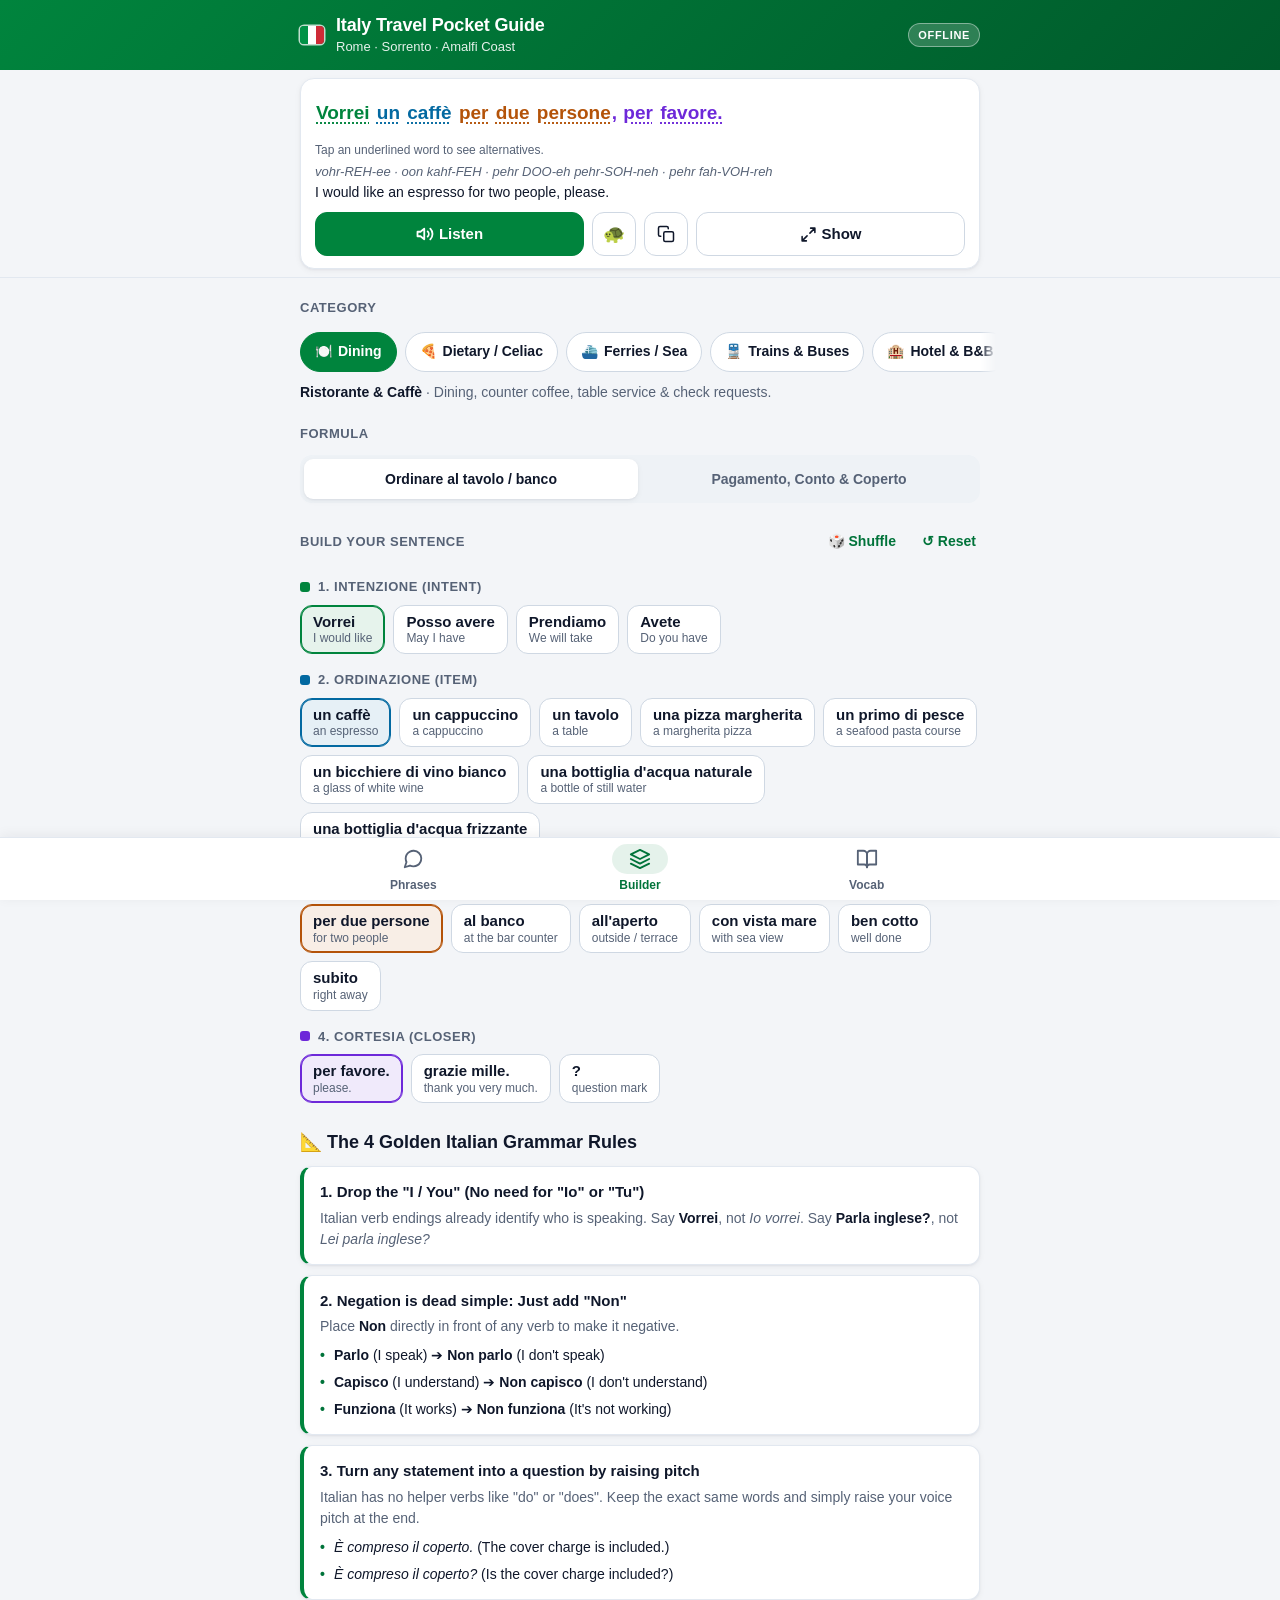
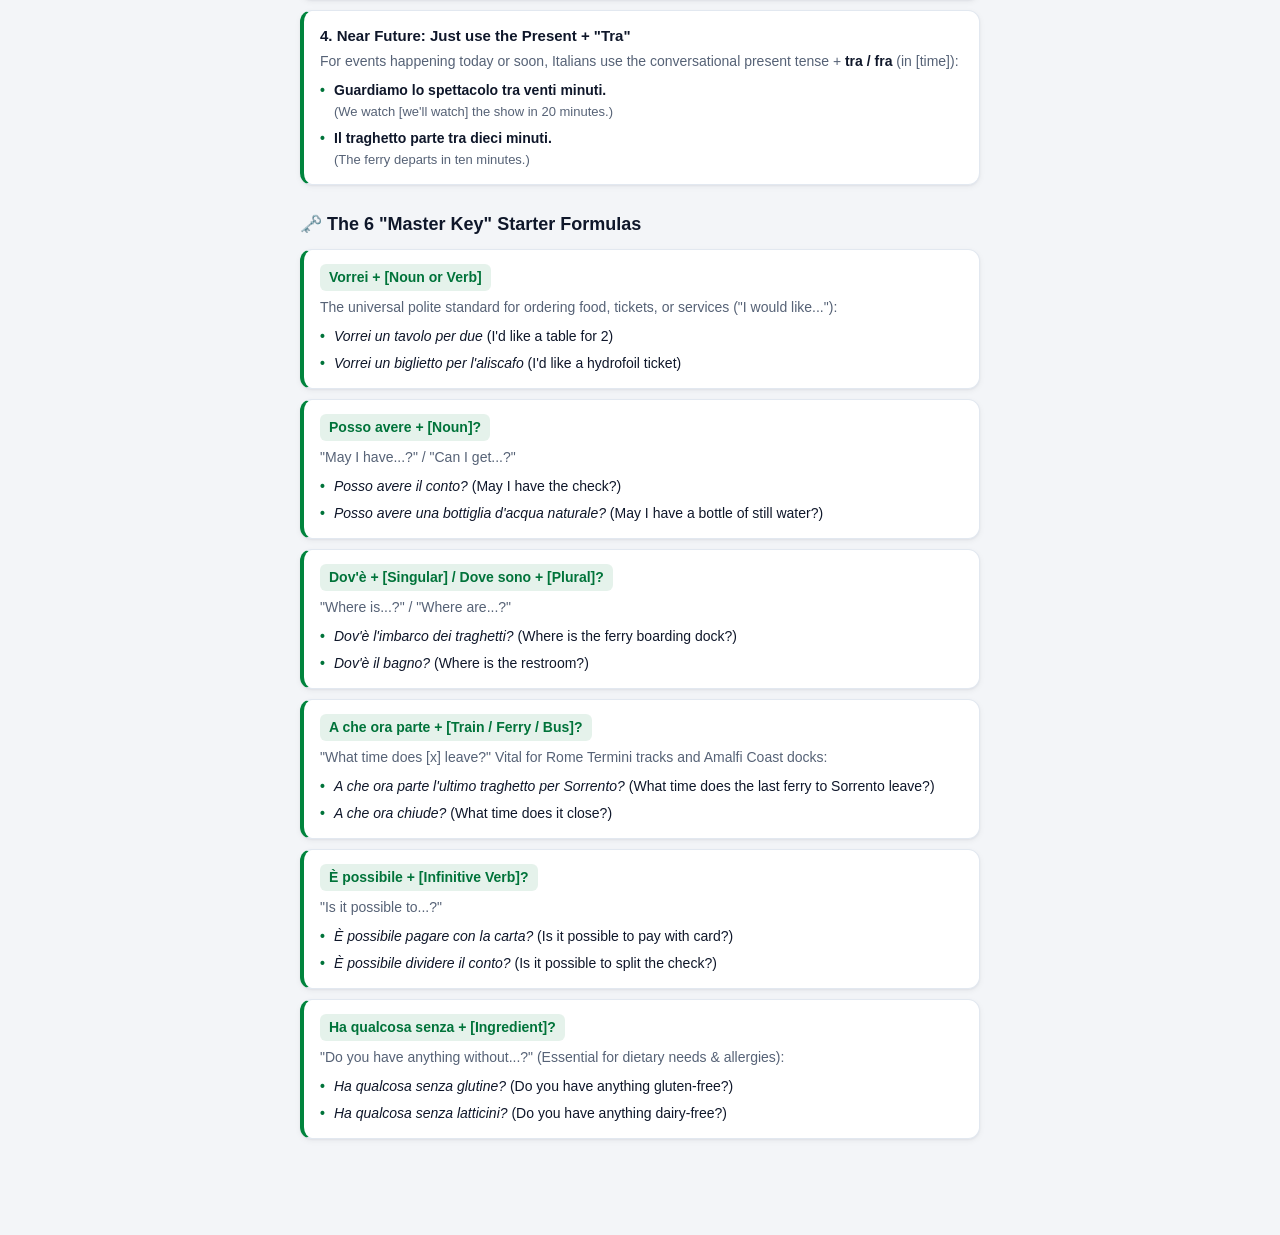
==== commit f0607bcd: "builder-word-swap: select sentence words and replace phrases" ====
--- a/index.html
+++ b/index.html
@@ -497,6 +497,34 @@
     }
 
     .tok { font-weight: 800; }
+    .word-swap {
+      font: inherit;
+      color: inherit;
+      background: transparent;
+      padding: 5px 1px;
+      border: 0;
+      border-radius: 4px;
+      text-decoration: underline dotted;
+      text-underline-offset: 4px;
+      min-height: 44px;
+    }
+    .word-swap:hover, .word-swap[aria-expanded="true"] { background: var(--surface); }
+    .swap-hint { font-size: 0.75rem; color: var(--muted); margin-top: 6px; }
+    .swap-dialog {
+      width: min(440px, calc(100% - 32px));
+      max-height: 75dvh;
+      margin: auto;
+      padding: 20px;
+      color: var(--text);
+      background: var(--surface);
+      border: 1px solid var(--border);
+      border-radius: var(--radius);
+      overflow-y: auto;
+    }
+    .swap-dialog::backdrop { background: rgb(0 0 0 / 45%); }
+    .swap-dialog .chips { flex-wrap: wrap; }
+    .swap-dialog p { margin: 10px 0; }
+    .swap-dialog .btn { margin-top: 16px; }
     .tok-1 { color: var(--tok-1); }
     .tok-2 { color: var(--tok-2); }
     .tok-3 { color: var(--tok-3); }
@@ -1022,6 +1050,7 @@
           <div class="wrap">
             <div class="card hud-card">
               <p class="hud-it" id="hudIt" lang="it" aria-live="polite"></p>
+              <p class="swap-hint">Tap an underlined word to see alternatives.</p>
               <p class="hud-phon" id="hudPhon"></p>
               <p class="hud-en" id="hudEn"></p>
               <div class="hud-actions">
@@ -2117,6 +2146,33 @@
 
       function init() {
         const list = $('.tabbar [role="tablist"]');
+        const main = $('main');
+        let swipe = null;
+        main.addEventListener('touchstart', e => {
+          swipe = null;
+          if (e.touches.length !== 1 || e.target.closest('button, a, input, select, textarea, [contenteditable], .rail')) return;
+          const touch = e.touches[0];
+          // Leave the screen edges available for the browser's back gesture.
+          if (touch.clientX < 24 || touch.clientX > window.innerWidth - 24) return;
+          swipe = { x: touch.clientX, y: touch.clientY, tab: current };
+        }, { passive: true });
+        main.addEventListener('touchmove', e => {
+          if (!swipe) return;
+          const touch = e.touches[0];
+          if (e.touches.length !== 1 || Math.abs(touch.clientY - swipe.y) > 40) swipe = null;
+        }, { passive: true });
+        main.addEventListener('touchcancel', () => { swipe = null; }, { passive: true });
+        main.addEventListener('touchend', e => {
+          const start = swipe;
+          swipe = null;
+          if (!start || e.touches.length || current !== start.tab) return;
+          const touch = e.changedTouches[0];
+          const dx = touch.clientX - start.x;
+          const dy = touch.clientY - start.y;
+          if (Math.abs(dx) < 60 || Math.abs(dy) > 40 || Math.abs(dx) < Math.abs(dy) * 2) return;
+          const next = ids.indexOf(current) + (dx < 0 ? 1 : -1);
+          if (next >= 0 && next < ids.length) show(ids[next]);
+        }, { passive: true });
         list.addEventListener('click', e => {
           const tab = e.target.closest('[role="tab"]');
           if (tab) show(tab.dataset.tab);
@@ -2324,6 +2380,36 @@
       const CATS = CATEGORIES.filter(c => TEMPLATES[c.id]);
       const state = { cat: CATS[0].id, tpl: 0, sel: [0, 0, 0, 0] };
       let compiled = null;
+      let swapSlot = null;
+      let swapTrigger = null;
+
+      function closeSwap() {
+        const slot = swapSlot;
+        if ($('#wordSwap').open) $('#wordSwap').close();
+        swapSlot = null;
+        if (swapTrigger && swapTrigger.isConnected) {
+          swapTrigger.setAttribute('aria-expanded', 'false');
+          swapTrigger.focus();
+        } else if (slot !== null) {
+          $(`#hudIt [data-swap-slot="${slot}"]`)?.focus();
+        }
+        swapTrigger = null;
+      }
+
+      function openSwap(button) {
+        swapSlot = Number(button.dataset.swapSlot);
+        swapTrigger = button;
+        const slot = template().slots[swapSlot];
+        const current = slot.options[state.sel[swapSlot]];
+        $('#swapCurrent').textContent = chipText(current.it);
+        $('#swapOptions').innerHTML = slot.options.map((o, i) => `
+          <button type="button" class="chip" data-replacement="${i}" aria-pressed="${i === state.sel[swapSlot]}">
+            <span class="chip-it" lang="it">${escapeHtml(chipText(o.it))}</span>
+            <span class="chip-en">${escapeHtml(/[a-z]/i.test(o.en) ? chipText(o.en) : 'question mark')}</span>
+          </button>`).join('');
+        button.setAttribute('aria-expanded', 'true');
+        $('#wordSwap').showModal();
+      }
 
       const template = () => TEMPLATES[state.cat][state.tpl] || TEMPLATES[state.cat][0];
       const persist = () => store.set('builder', state);
@@ -2362,7 +2448,10 @@
       function renderHud() {
         compiled = compile();
         $('#hudIt').innerHTML = compiled.tokens
-          .map((t, i) => `<span class="tok tok-${i + 1}">${escapeHtml(t)}</span>`).join('');
+          .map((t, i) => `<span class="tok tok-${i + 1}">${t.split(/(\s+)/).map(word =>
+            /[a-zà-ÿ]/i.test(word) && template().slots[i].options.length > 1
+              ? `<button type="button" class="word-swap" data-swap-slot="${i}" aria-haspopup="dialog" aria-controls="wordSwap" aria-expanded="false" aria-label="${escapeHtml('Replace ' + word)}">${escapeHtml(word)}</button>`
+              : escapeHtml(word)).join('')}</span>`).join('');
         $('#hudPhon').textContent = compiled.phon;
         $('#hudEn').textContent = compiled.en;
       }
@@ -2457,6 +2546,29 @@
 
       function init() {
         restore();
+        const dialog = document.createElement('dialog');
+        dialog.id = 'wordSwap';
+        dialog.className = 'swap-dialog';
+        dialog.setAttribute('aria-labelledby', 'swapTitle');
+        dialog.setAttribute('aria-describedby', 'swapHelp');
+        dialog.innerHTML = `<h2 id="swapTitle">Choose a replacement</h2>
+          <p>Replacing: <strong id="swapCurrent" lang="it"></strong></p>
+          <p id="swapHelp">Choose a phrase that fits this part of your sentence. Related words change together to keep the Italian phrasing intact.</p>
+          <div class="chips" id="swapOptions" role="group" aria-label="Replacement phrases"></div>
+          <button type="button" class="btn" id="swapClose">Cancel</button>`;
+        document.body.appendChild(dialog);
+        $('#hudIt').addEventListener('click', e => {
+          const button = e.target.closest('[data-swap-slot]');
+          if (button) openSwap(button);
+        });
+        $('#swapOptions').addEventListener('click', e => {
+          const button = e.target.closest('[data-replacement]');
+          if (!button || swapSlot === null) return;
+          selectOption(swapSlot, Number(button.dataset.replacement));
+          closeSwap();
+        });
+        $('#swapClose').addEventListener('click', closeSwap);
+        dialog.addEventListener('cancel', e => { e.preventDefault(); closeSwap(); });
         renderCats();
         renderCategory();
 
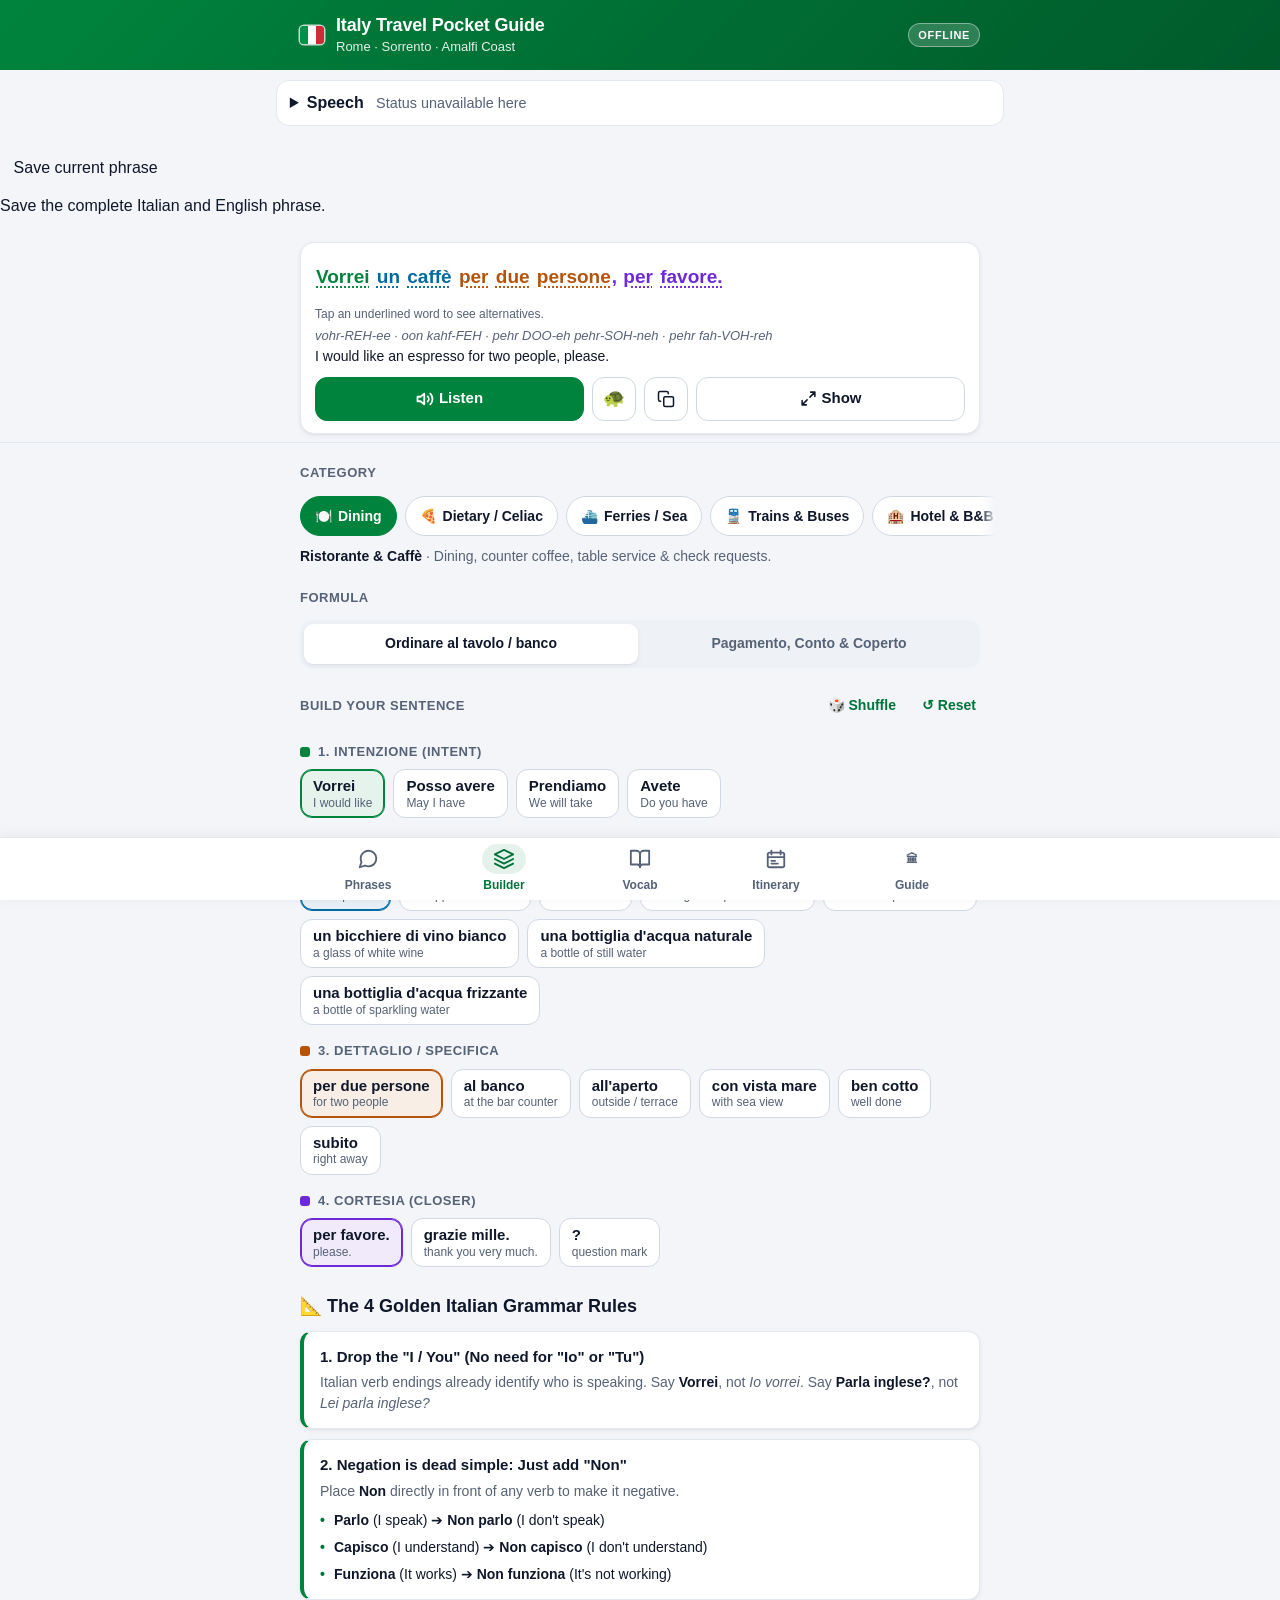
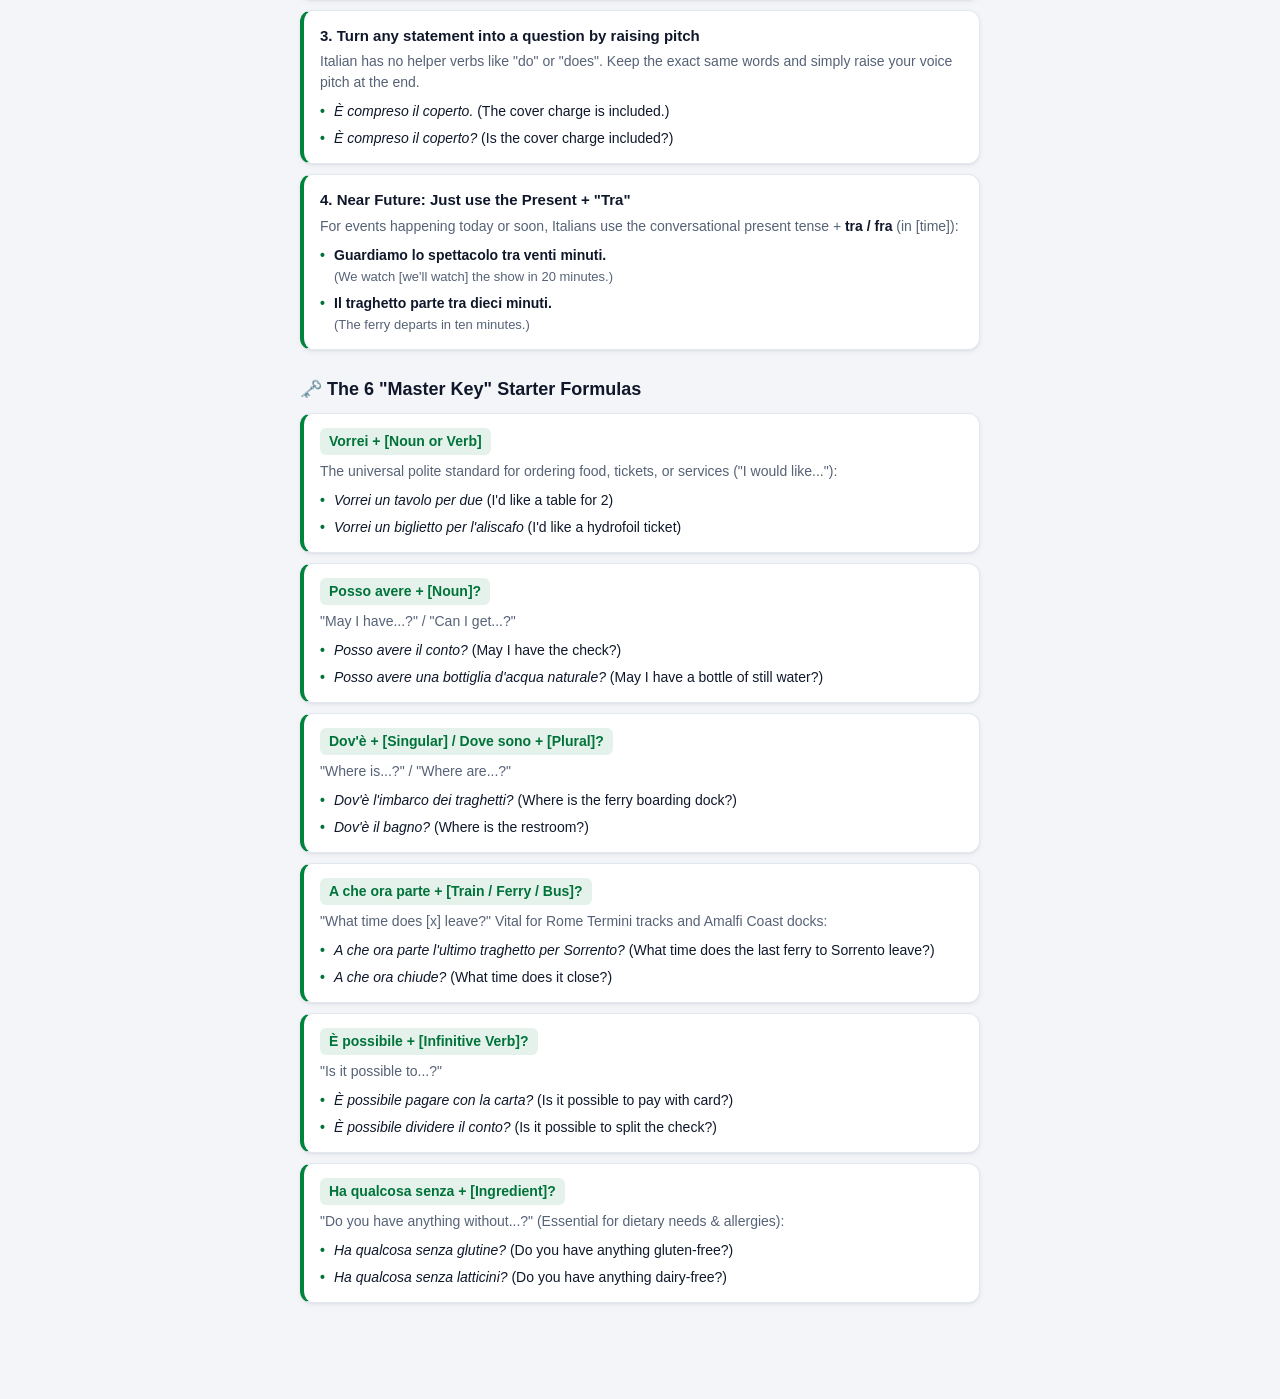
==== commit d495f459: "colosseum-guide: publish offline Android companion with real photos" ====
--- a/index.html
+++ b/index.html
@@ -8,10 +8,20 @@
   <meta name="mobile-web-app-capable" content="yes">
   <meta name="apple-mobile-web-app-capable" content="yes">
   <meta name="apple-mobile-web-app-title" content="Italy Guide">
-  <title>Italy Travel Pocket Guide | Offline Phrasebook & Sentence Engine</title>
+  <title>Italy Travel Pocket Guide | Phrases &amp; Itinerary</title>
   <link rel="icon" href="data:image/svg+xml,%3Csvg xmlns='http://www.w3.org/2000/svg' viewBox='0 0 3 2'%3E%3Cpath fill='%23009246' d='M0 0h1v2H0z'/%3E%3Cpath fill='%23fff' d='M1 0h1v2H1z'/%3E%3Cpath fill='%23ce2b37' d='M2 0h1v2H2z'/%3E%3C/svg%3E">
   <link rel="apple-touch-icon" href="icons/apple-touch-icon.png">
   <link rel="manifest" href="manifest.webmanifest">
+  <link rel="stylesheet" href="conversation.css">
+  <link rel="stylesheet" href="today.css">
+  <link rel="stylesheet" href="speech-readiness.css">
+  <link rel="stylesheet" href="trip.css">
+  <link rel="stylesheet" href="saved.css">
+  <link rel="stylesheet" href="learning.css">
+  <link rel="stylesheet" href="attachments.css">
+  <link rel="stylesheet" href="places.css">
+  <link rel="stylesheet" href="destination-guide.css">
+  <link rel="stylesheet" href="colosseum-guide.css">
   <style>
     :root {
       color-scheme: light dark;
@@ -78,6 +88,7 @@
       -webkit-text-size-adjust: 100%;
       text-size-adjust: 100%;
     }
+    dialog:not([open]) { display: none; }
     html:has(dialog[open]) { overflow: hidden; }
 
     body {
@@ -112,6 +123,7 @@
       user-select: none;
     }
 
+    main { overflow-x: clip; }
     svg { flex-shrink: 0; }
     :focus-visible { outline: 2px solid var(--accent-text); outline-offset: 2px; }
     [hidden] { display: none !important; }
@@ -198,9 +210,16 @@
 
     .tabbar-inner {
       display: grid;
-      grid-template-columns: repeat(3, 1fr);
+      grid-template-columns: repeat(5, minmax(0, 1fr));
       height: var(--nav-h);
     }
+    .tabbar-shell { display: flex; align-items: stretch; }
+    .tabbar-shell .tabbar-inner { flex: 1; min-width: 0; }
+    #conversationNav { flex: 0 0 68px; font-size: 10px; padding-inline: 2px; }
+    .tabbar .tab-icon { width: min(44px, 100%); }
+    @media (max-width: 430px) { .tabbar .tab { font-size: 10px; min-width: 44px; } }
+    #builderConversation { grid-column: 1 / -1; }
+    #builderConversation[hidden], #conversationNav[hidden] { display: none; }
 
     .tab {
       display: flex;
@@ -225,6 +244,55 @@
     .tab[aria-selected="true"] { color: var(--accent-text); }
     .tab[aria-selected="true"] .tab-icon { background: var(--accent-soft); }
     .tab:active .tab-icon { transform: scale(0.94); }
+
+    /* The itinerary reads like a compact travel journal: dates lead, details follow. */
+    .itinerary-hero {
+      margin: 16px 0 8px;
+      padding: 20px;
+      border-radius: var(--radius);
+      background: var(--brand-deep);
+      color: #fff;
+    }
+    .itinerary-kicker {
+      font-size: 0.75rem;
+      font-weight: 700;
+      letter-spacing: 0.08em;
+      text-transform: uppercase;
+      opacity: 0.85;
+    }
+    .itinerary-hero h2 { font-size: clamp(1.4rem, 5vw, 1.8rem); line-height: 1.2; margin: 6px 0; }
+    .itinerary-hero p:last-child { font-size: 0.875rem; opacity: 0.9; }
+    .itinerary-nav { margin-bottom: 12px; }
+    .itinerary-nav .pill { text-decoration: none; }
+    .itinerary-map-hint { color: var(--muted); font-size: 0.8125rem; margin: 0 0 12px; }
+    .map-link { color: var(--accent-text); text-decoration: underline; text-underline-offset: 2px; }
+    .itinerary-day { margin: 0 0 16px; scroll-margin-top: 16px; overflow: hidden; }
+    .itinerary-day-head { padding: 16px 18px; border-bottom: 1px solid var(--border); }
+    .itinerary-date { color: var(--accent-text); font-size: 0.75rem; font-weight: 800; letter-spacing: 0.07em; text-transform: uppercase; }
+    .itinerary-day h3 { font-size: 1.125rem; line-height: 1.3; margin-top: 4px; }
+    .itinerary-events { list-style: none; padding: 4px 18px 8px; }
+    .itinerary-events li { display: grid; grid-template-columns: 82px minmax(0, 1fr); gap: 12px; padding: 12px 0; }
+    .itinerary-events li + li { border-top: 1px solid var(--border); }
+    .itinerary-time { color: var(--muted); font-size: 0.8125rem; font-weight: 700; line-height: 1.45; }
+    .itinerary-event { font-size: 0.875rem; min-width: 0; }
+    .itinerary-event strong { color: var(--text); }
+    .itinerary-event .detail { display: block; margin-top: 3px; color: var(--muted); }
+    .itinerary-language { border-top: 1px solid var(--border); }
+    .itinerary-language summary { padding: 14px 18px; color: var(--accent-text); font-size: 0.875rem; font-weight: 700; cursor: pointer; }
+    .itinerary-language summary span { display: block; margin-top: 2px; color: var(--muted); font-size: 0.75rem; font-weight: 400; }
+    .itinerary-language-body { padding: 0 18px 16px; }
+    .itinerary-language h4 { margin: 12px 0 5px; color: var(--muted); font-size: 0.75rem; text-transform: uppercase; letter-spacing: 0.05em; }
+    .itinerary-line { display: flex; align-items: center; justify-content: space-between; gap: 10px; padding: 7px 0; }
+    .itinerary-line + .itinerary-line { border-top: 1px solid var(--border); }
+    .itinerary-line-text { min-width: 0; }
+    .itinerary-it { display: block; color: var(--text); font-size: 0.875rem; font-weight: 700; }
+    .itinerary-en { display: block; margin-top: 2px; color: var(--muted); font-size: 0.8125rem; }
+    .itinerary-audio { flex: 0 0 44px; width: 44px; height: 44px; border-radius: 50%; background: var(--accent-soft); color: var(--accent-text); font-size: 1.125rem; }
+    .itinerary-audio.is-speaking { background: var(--accent); color: var(--on-accent); }
+    @media (max-width: 360px) {
+      .itinerary-events li { grid-template-columns: 68px minmax(0, 1fr); gap: 8px; }
+      .tab { font-size: 0.6875rem; }
+    }
 
     /* ==========================================================================
        STICKY TOOLBARS (phrase search / builder HUD)
@@ -749,7 +817,10 @@
     /* ==========================================================================
        QUICK VOCAB (tap to hear)
        ========================================================================== */
-    #panel-vocab .section-title:first-of-type { margin-top: 12px; }
+    .vocab-intro { margin: 16px 0 0; color: var(--muted); font-size: 0.875rem; }
+    .vocab-group { margin-top: 22px; }
+    .vocab-group .section-title { margin-top: 0; }
+    .vocab-group-count { color: var(--muted); font-size: 0.8125rem; font-weight: 500; }
 
     .vocab-grid {
       display: grid;
@@ -797,6 +868,14 @@
       font-size: 0.9375rem;
       font-weight: 700;
       line-height: 1.3;
+    }
+
+    .vocab-phon {
+      font-size: 0.75rem;
+      line-height: 1.4;
+      color: var(--muted);
+      margin-top: 4px;
+      overflow-wrap: anywhere;
     }
 
     .vocab-en {
@@ -1012,9 +1091,14 @@
           <p class="app-sub">Rome · Sorrento · Amalfi Coast</p>
         </div>
       </div>
-      <span class="offline-badge">Offline</span>
+      <div class="header-actions">
+        <button type="button" id="conversationEntry" class="conversation-entry" hidden>Conversation</button>
+        <span class="offline-badge">Offline</span>
+      </div>
     </div>
   </header>
+  <div id="speech-readiness-root" hidden></div>
+  <p id="personal-status" role="status" aria-live="polite" hidden></p>
 
   <main>
     <!-- TAB 1: PHRASES -->
@@ -1023,7 +1107,7 @@
         <div class="wrap">
           <form class="search" id="searchForm" role="search">
             <svg class="search-icon" width="18" height="18" viewBox="0 0 24 24" fill="none" stroke="currentColor" stroke-width="2" stroke-linecap="round" stroke-linejoin="round" aria-hidden="true"><circle cx="11" cy="11" r="8"></circle><line x1="21" y1="21" x2="16.65" y2="16.65"></line></svg>
-            <input type="search" id="searchInput" class="search-input" placeholder="Search: ferry, spritz, beach…" aria-label="Search phrases" autocomplete="off" autocapitalize="off" spellcheck="false" enterkeyhint="search">
+            <input type="search" id="searchInput" class="search-input" placeholder="Search: ferry, spritz, locals…" aria-label="Search phrases" autocomplete="off" autocapitalize="off" spellcheck="false" enterkeyhint="search">
             <button type="button" class="search-clear" id="searchClear" aria-label="Clear search" hidden>
               <svg width="18" height="18" viewBox="0 0 24 24" fill="none" stroke="currentColor" stroke-width="2.2" stroke-linecap="round" aria-hidden="true"><path d="M18 6 6 18M6 6l12 12"/></svg>
             </button>
@@ -1033,6 +1117,7 @@
       </div>
 
       <div class="wrap">
+        <div id="saved-phrases-root" hidden></div>
         <p class="list-meta" id="phraseMeta" aria-live="polite"></p>
         <div id="phraseList"></div>
         <div class="empty" id="phraseEmpty" hidden>
@@ -1044,6 +1129,7 @@
 
     <!-- TAB 2: SENTENCE BUILDER + GRAMMAR -->
     <section id="panel-builder" class="panel" role="tabpanel" aria-labelledby="tab-builder">
+      <div id="saved-builder-root" hidden></div>
       <!-- The HUD only sticks while the builder deck is on screen -->
       <div class="builder">
         <div class="hud">
@@ -1066,6 +1152,7 @@
                   <svg width="17" height="17" viewBox="0 0 24 24" fill="none" stroke="currentColor" stroke-width="2.2" stroke-linecap="round" stroke-linejoin="round" aria-hidden="true"><path d="M15 3h6v6M9 21H3v-6M21 3l-7 7M3 21l7-7"/></svg>
                   <span>Show</span>
                 </button>
+                <button type="button" id="builderConversation" class="btn" data-action="conversation" hidden>Use in conversation</button>
               </div>
             </div>
           </div>
@@ -1194,57 +1281,134 @@
 
     <!-- TAB 3: QUICK VOCABULARY -->
     <section id="panel-vocab" class="panel" role="tabpanel" aria-labelledby="tab-vocab" hidden>
+      <details class="learning-pack"><summary>Listening practice</summary><div id="learning-root"></div></details>
+      <div class="toolbar">
+        <div class="wrap">
+          <form class="search" id="vocabSearchForm" role="search">
+            <svg class="search-icon" width="18" height="18" viewBox="0 0 24 24" fill="none" stroke="currentColor" stroke-width="2" stroke-linecap="round" aria-hidden="true"><circle cx="11" cy="11" r="8"></circle><line x1="21" y1="21" x2="16.65" y2="16.65"></line></svg>
+            <input type="search" id="vocabSearchInput" class="search-input" placeholder="Search: train, acqua, receipt…" aria-label="Search vocabulary in Italian or English" autocomplete="off" autocapitalize="off" spellcheck="false" enterkeyhint="search">
+            <button type="button" class="search-clear" id="vocabSearchClear" aria-label="Clear vocabulary search" hidden>
+              <svg width="18" height="18" viewBox="0 0 24 24" fill="none" stroke="currentColor" stroke-width="2.2" stroke-linecap="round" aria-hidden="true"><path d="M18 6 6 18M6 6l12 12"/></svg>
+            </button>
+          </form>
+          <div class="rail" id="vocabCats" role="group" aria-label="Filter vocabulary by category"></div>
+        </div>
+      </div>
       <div class="wrap">
-        <p class="list-meta">Tap any word to hear it.</p>
-        <h2 class="section-title">⏱️ Time & Schedules</h2>
-        <div class="vocab-grid">
-          <button type="button" class="vocab-item"><span class="vocab-it" lang="it">Tra venti minuti</span><span class="vocab-en">In 20 minutes</span></button>
-          <button type="button" class="vocab-item"><span class="vocab-it" lang="it">Tra un'ora</span><span class="vocab-en">In one hour</span></button>
-          <button type="button" class="vocab-item"><span class="vocab-it" lang="it">Adesso / Ora</span><span class="vocab-en">Now</span></button>
-          <button type="button" class="vocab-item"><span class="vocab-it" lang="it">Dopo / Più tardi</span><span class="vocab-en">Later / After</span></button>
-          <button type="button" class="vocab-item"><span class="vocab-it" lang="it">Oggi / Stasera</span><span class="vocab-en">Today / Tonight</span></button>
-          <button type="button" class="vocab-item"><span class="vocab-it" lang="it">Domani mattina</span><span class="vocab-en">Tomorrow morning</span></button>
-          <button type="button" class="vocab-item"><span class="vocab-it" lang="it">Subito</span><span class="vocab-en">Right away / Immediately</span></button>
-          <button type="button" class="vocab-item"><span class="vocab-it" lang="it">In ritardo / In orario</span><span class="vocab-en">Delayed / On time</span></button>
-        </div>
-
-        <h2 class="section-title">📍 Directions & Transport Terms</h2>
-        <div class="vocab-grid">
-          <button type="button" class="vocab-item"><span class="vocab-it" lang="it">A destra</span><span class="vocab-en">To the right</span></button>
-          <button type="button" class="vocab-item"><span class="vocab-it" lang="it">A sinistra</span><span class="vocab-en">To the left</span></button>
-          <button type="button" class="vocab-item"><span class="vocab-it" lang="it">Sempre dritto</span><span class="vocab-en">Straight ahead</span></button>
-          <button type="button" class="vocab-item"><span class="vocab-it" lang="it">Vicino / Lontano</span><span class="vocab-en">Near / Far</span></button>
-          <button type="button" class="vocab-item"><span class="vocab-it" lang="it">Entrata / Uscita</span><span class="vocab-en">Entrance / Exit</span></button>
-          <button type="button" class="vocab-item"><span class="vocab-it" lang="it">Binario</span><span class="vocab-en">Platform / Track</span></button>
-          <button type="button" class="vocab-item"><span class="vocab-it" lang="it">Molo / Imbarco</span><span class="vocab-en">Pier / Boarding dock</span></button>
-          <button type="button" class="vocab-item"><span class="vocab-it" lang="it">Traghetto / Aliscafo</span><span class="vocab-en">Ferry / Fast hydrofoil</span></button>
-        </div>
-
-        <h2 class="section-title">🔢 Essential Numbers</h2>
-        <div class="vocab-grid">
-          <button type="button" class="vocab-item"><span class="vocab-it" lang="it">Uno / Due / Tre</span><span class="vocab-en">1 / 2 / 3</span></button>
-          <button type="button" class="vocab-item"><span class="vocab-it" lang="it">Quattro / Cinque</span><span class="vocab-en">4 / 5</span></button>
-          <button type="button" class="vocab-item"><span class="vocab-it" lang="it">Sei / Sette / Otto</span><span class="vocab-en">6 / 7 / 8</span></button>
-          <button type="button" class="vocab-item"><span class="vocab-it" lang="it">Nove / Dieci</span><span class="vocab-en">9 / 10</span></button>
-          <button type="button" class="vocab-item"><span class="vocab-it" lang="it">Venti / Trenta</span><span class="vocab-en">20 / 30</span></button>
-          <button type="button" class="vocab-item"><span class="vocab-it" lang="it">Cinquanta / Cento</span><span class="vocab-en">50 / 100</span></button>
-        </div>
-
-        <h2 class="section-title">🔗 Connecting Words & Courtesies</h2>
-        <div class="vocab-grid">
-          <button type="button" class="vocab-item"><span class="vocab-it" lang="it">E / O</span><span class="vocab-en">And / Or</span></button>
-          <button type="button" class="vocab-item"><span class="vocab-it" lang="it">Ma</span><span class="vocab-en">But</span></button>
-          <button type="button" class="vocab-item"><span class="vocab-it" lang="it">Con / Senza</span><span class="vocab-en">With / Without</span></button>
-          <button type="button" class="vocab-item"><span class="vocab-it" lang="it">Perché</span><span class="vocab-en">Because / Why</span></button>
-          <button type="button" class="vocab-item"><span class="vocab-it" lang="it">Molto gentile</span><span class="vocab-en">Very kind of you</span></button>
-          <button type="button" class="vocab-item"><span class="vocab-it" lang="it">Scusi il disturbo</span><span class="vocab-en">Sorry to trouble you</span></button>
+        <p class="vocab-intro">Tap a word to hear it in Italian. Search works in either language.</p>
+        <p class="list-meta">Pronunciation is approximate; CAPITALS mark stressed syllables. Tap a word to listen.</p>
+        <p class="list-meta" id="vocabMeta" role="status" aria-live="polite"></p>
+        <div id="vocabList"></div>
+        <div class="empty" id="vocabEmpty" hidden>
+          <p id="vocabEmptyText"></p>
+          <button type="button" class="btn" id="vocabEmptyAction"></button>
         </div>
       </div>
     </section>
+    <!-- TAB 4: TRIP ITINERARY -->
+    <section id="panel-itinerary" class="panel" role="tabpanel" aria-labelledby="tab-itinerary" hidden>
+      <div class="wrap">
+        <div id="today-root" hidden></div>
+        <div id="transport-root" hidden></div>
+        <div id="wallet-root"></div>
+        <div class="itinerary-hero">
+          <p class="itinerary-kicker">September 29 – October 6, 2026</p>
+          <h2>Eight days in Italy</h2>
+          <p>Rome → Sorrento &amp; the Amalfi Coast → Rome</p>
+        </div>
+        <nav class="rail itinerary-nav" aria-label="Jump to itinerary day">
+          <a class="pill" href="#itinerary-day-1">Sep 29</a><a class="pill" href="#itinerary-day-2">Sep 30</a>
+          <a class="pill" href="#itinerary-day-3">Oct 1</a><a class="pill" href="#itinerary-day-4">Oct 2</a>
+          <a class="pill" href="#itinerary-day-5">Oct 3</a><a class="pill" href="#itinerary-day-6">Oct 4</a>
+          <a class="pill" href="#itinerary-day-7">Oct 5</a><a class="pill" href="#itinerary-day-8">Oct 6</a>
+        </nav>
+        <p class="itinerary-map-hint">Tap an underlined place to open Google Maps. Maps may need a connection.</p>
+
+        <article class="card itinerary-day" id="itinerary-day-1" aria-labelledby="itinerary-title-1">
+          <div class="itinerary-day-head"><p class="itinerary-date"><time datetime="2026-09-29">Day 1 · Tuesday, September 29</time></p><h3 id="itinerary-title-1">Arrival in Rome &amp; the Pantheon</h3></div>
+          <ol class="itinerary-events">
+            <li><span class="itinerary-time">12:00 PM</span><div class="itinerary-event"><strong>Arrive at <a class="map-link" href="https://www.google.com/maps/search/?api=1&amp;query=Rome+Fiumicino+Airport">Rome FCO</a>.</strong><span class="detail">Pick up bags and take the Leonardo Express to <a class="map-link" href="https://www.google.com/maps/search/?api=1&amp;query=Roma+Termini+station">Roma Termini</a> (30 minutes).</span></div></li>
+            <li><span class="itinerary-time">Lunch</span><div class="itinerary-event"><strong><a class="map-link" href="https://www.google.com/maps/search/?api=1&amp;query=Mercato+Centrale+Roma+Termini">Mercato Centrale</a></strong> inside Roma Termini station.</div></li>
+            <li><span class="itinerary-time">After 2 PM</span><div class="itinerary-event"><strong>Check in at <a class="map-link" href="https://www.google.com/maps/search/?api=1&amp;query=The+Talent+Hotel+Rome">The Talent Hotel</a>.</strong><span class="detail">Taxi from Termini (€9–11). Stay September 29, 30 and October 1.</span></div></li>
+            <li><span class="itinerary-time">5–6 PM</span><div class="itinerary-event"><strong><a class="map-link" href="https://www.google.com/maps/search/?api=1&amp;query=Pantheon+Rome">Pantheon</a></strong> entry.</div></li>
+            <li><span class="itinerary-time">Dinner</span><div class="itinerary-event">Explore nearby; <strong><a class="map-link" href="https://www.google.com/maps/search/?api=1&amp;query=All+Antico+Vinaio+Rome+Pantheon">All'Antico Vinaio</a></strong> is one option.</div></li>
+          </ol>
+        </article>
+
+        <article class="card itinerary-day" id="itinerary-day-2" aria-labelledby="itinerary-title-2">
+          <div class="itinerary-day-head"><p class="itinerary-date"><time datetime="2026-09-30">Day 2 · Wednesday, September 30</time></p><h3 id="itinerary-title-2">Colosseum &amp; Roman Forum</h3></div>
+          <ol class="itinerary-events">
+            <li><span class="itinerary-time">Morning</span><div class="itinerary-event">Breakfast at the hotel (included).</div></li>
+            <li id="colosseum-itinerary-event"><span class="itinerary-time">Midday</span><div class="itinerary-event"><strong><a class="map-link" href="https://www.google.com/maps/search/?api=1&amp;query=Colosseum+Rome">Colosseum</a> tour.</strong><span class="detail">Arrive 15 minutes early. Afterward, take a break for snacks around <a class="map-link" href="https://www.google.com/maps/search/?api=1&amp;query=Mercato+Rionale+Monti+Rome">Mercato Rionale Monti</a> or <a class="map-link" href="https://www.google.com/maps/search/?api=1&amp;query=Mizios+street+food+Rome">Mizio’s street food</a>.</span></div></li>
+            <li><span class="itinerary-time">Afternoon</span><div class="itinerary-event"><strong><a class="map-link" href="https://www.google.com/maps/search/?api=1&amp;query=Roman+Forum+Rome">Roman Forum</a> &amp; <a class="map-link" href="https://www.google.com/maps/search/?api=1&amp;query=Palatine+Hill+Rome">Palatine Hill</a>.</strong><span class="detail">Ticket is valid within 24 hours of the Colosseum visit.</span></div></li>
+            <li><span class="itinerary-time">7:30 PM</span><div class="itinerary-event"><strong>Dinner reservation: <a class="map-link" href="https://www.google.com/maps/search/?api=1&amp;query=La+Taverna+dei+Fori+Imperiali+Via+della+Madonna+dei+Monti+9+Rome">La Taverna dei Fori Imperiali</a>.</strong><span class="detail">Via della Madonna Dei Monti 9.</span></div></li>
+          </ol>
+        </article>
+
+        <article class="card itinerary-day" id="itinerary-day-3" aria-labelledby="itinerary-title-3">
+          <div class="itinerary-day-head"><p class="itinerary-date"><time datetime="2026-10-01">Day 3 · Thursday, October 1</time></p><h3 id="itinerary-title-3">Vatican, Spanish Steps &amp; Trevi Fountain</h3></div>
+          <ol class="itinerary-events">
+            <li><span class="itinerary-time">7:30 AM</span><div class="itinerary-event"><strong>Meet the Vatican tour at <a class="map-link" href="https://www.google.com/maps/search/?api=1&amp;query=Antico+Cafe+Candia+Rome">Antico Cafe Candia</a>.</strong><span class="detail">25-minute taxi ride from the hotel.</span></div></li>
+            <li><span class="itinerary-time">8–11:45 AM</span><div class="itinerary-event"><strong>Guided <a class="map-link" href="https://www.google.com/maps/search/?api=1&amp;query=Vatican+Museums+Rome">Vatican</a> &amp; <a class="map-link" href="https://www.google.com/maps/search/?api=1&amp;query=St+Peters+Basilica+Vatican+City">St. Peter's Basilica</a> tour.</strong></div></li>
+            <li><span class="itinerary-time">Lunch</span><div class="itinerary-event"><strong><a class="map-link" href="https://www.google.com/maps/search/?api=1&amp;query=Becco+Piazzale+degli+Eroi+7+Rome">Becco</a></strong> (Piazzale degli Eroi 7), then browse <a class="map-link" href="https://www.google.com/maps/search/?api=1&amp;query=Mercato+Trionfale+Rome">Mercato Trionfale</a> for desserts.</div></li>
+            <li><span class="itinerary-time">Afternoon</span><div class="itinerary-event">Taxi back to the hotel to rest, then walk to the <strong><a class="map-link" href="https://www.google.com/maps/search/?api=1&amp;query=Spanish+Steps+Rome">Spanish Steps</a></strong> and finish at the <strong><a class="map-link" href="https://www.google.com/maps/search/?api=1&amp;query=Trevi+Fountain+Rome">Trevi Fountain</a></strong>.</div></li>
+            <li><span class="itinerary-time">Dinner</span><div class="itinerary-event"><strong><a class="map-link" href="https://www.google.com/maps/search/?api=1&amp;query=Pinsitaly+Trevi+Rome">Pinsitaly Trevi</a></strong> by the fountain.</div></li>
+          </ol>
+        </article>
+
+        <article class="card itinerary-day" id="itinerary-day-4" aria-labelledby="itinerary-title-4">
+          <div class="itinerary-day-head"><p class="itinerary-date"><time datetime="2026-10-02">Day 4 · Friday, October 2</time></p><h3 id="itinerary-title-4">Train to Naples &amp; ferry to Sorrento</h3></div>
+          <ol class="itinerary-events">
+            <li><span class="itinerary-time">Morning</span><div class="itinerary-event">Breakfast at the hotel, then taxi to <a class="map-link" href="https://www.google.com/maps/search/?api=1&amp;query=Roma+Termini+station">Roma Termini</a>.</div></li>
+            <li><span class="itinerary-time">11:40 AM<br>– 1:00 PM</span><div class="itinerary-event"><strong>Italo First Class train #9998</strong> from Roma Termini to <a class="map-link" href="https://www.google.com/maps/search/?api=1&amp;query=Napoli+Centrale+station">Naples Central</a>.</div></li>
+            <li><span class="itinerary-time">3:05–<br>3:45 PM</span><div class="itinerary-event"><strong>Alilauro ferry</strong> from <a class="map-link" href="https://www.google.com/maps/search/?api=1&amp;query=Alilauro+ferry+Naples+port">Naples Port</a> to <a class="map-link" href="https://www.google.com/maps/search/?api=1&amp;query=Sorrento+ferry+port">Sorrento</a>.</div></li>
+            <li><span class="itinerary-time">Check-in</span><div class="itinerary-event"><strong><a class="map-link" href="https://www.google.com/maps/search/?api=1&amp;query=Al+Centro+Suites+Sorrento">Al Centro Suites</a>.</strong><span class="detail">Seven-minute walk from the port. Stay October 2, 3 and 4.</span></div></li>
+            <li><span class="itinerary-time">Evening</span><div class="itinerary-event">Grab bites from <strong><a class="map-link" href="https://www.google.com/maps/search/?api=1&amp;query=A+Marenna+Bakery+Sorrento">A’Marenna Bakery</a></strong> or <strong><a class="map-link" href="https://www.google.com/maps/search/?api=1&amp;query=Piennolo+Sorrento">Piennolo</a></strong>, stroll <a class="map-link" href="https://www.google.com/maps/search/?api=1&amp;query=Villa+Comunale+di+Sorrento">Villa Comunale di Sorrento</a> park, then have limoncello and gelato at <strong><a class="map-link" href="https://www.google.com/maps/search/?api=1&amp;query=I+Giardini+di+Cataldo+Sorrento">I Giardini di Cataldo</a></strong>.</div></li>
+          </ol>
+        </article>
+
+        <article class="card itinerary-day" id="itinerary-day-5" aria-labelledby="itinerary-title-5">
+          <div class="itinerary-day-head"><p class="itinerary-date"><time datetime="2026-10-03">Day 5 · Saturday, October 3</time></p><h3 id="itinerary-title-5">Pompeii day trip</h3></div>
+          <ol class="itinerary-events">
+            <li><span class="itinerary-time">10:00 AM</span><div class="itinerary-event"><strong>Pick up rental car at <a class="map-link" href="https://www.google.com/maps/search/?api=1&amp;query=Hertz+Corso+Italia+261%2FB+Sorrento">Hertz</a>.</strong><span class="detail">Corso Italia 261/B. International Driving Permit required; return car by 7:00 PM.</span></div></li>
+            <li><span class="itinerary-time">Daytime</span><div class="itinerary-event">Drive to and explore <strong><a class="map-link" href="https://www.google.com/maps/search/?api=1&amp;query=Pompeii+Archaeological+Park">Pompeii Archaeological Park</a>.</strong><span class="detail">Bring snacks and water; use the free booklet.</span></div></li>
+            <li><span class="itinerary-time">4:30 PM</span><div class="itinerary-event"><strong>Dinner reservation: <a class="map-link" href="https://www.google.com/maps/search/?api=1&amp;query=Caupona+Via+Masseria+Curato+2+Pompeii">Caupona</a>.</strong><span class="detail">Via Masseria Curato 2, Pompeii.</span></div></li>
+            <li><span class="itinerary-time">By 7 PM</span><div class="itinerary-event">Return the rental car to <a class="map-link" href="https://www.google.com/maps/search/?api=1&amp;query=Hertz+Corso+Italia+261%2FB+Sorrento">Hertz in Sorrento</a>.</div></li>
+          </ol>
+        </article>
+
+        <article class="card itinerary-day" id="itinerary-day-6" aria-labelledby="itinerary-title-6">
+          <div class="itinerary-day-head"><p class="itinerary-date"><time datetime="2026-10-04">Day 6 · Sunday, October 4</time></p><h3 id="itinerary-title-6">Amalfi Coast tour</h3></div>
+          <ol class="itinerary-events">
+            <li><span class="itinerary-time">7:50 AM</span><div class="itinerary-event"><strong>Meet the group tour at <a class="map-link" href="https://www.google.com/maps/search/?api=1&amp;query=Piazza+Angelina+Lauro+Sorrento">Piazza Angelina Lauro</a>.</strong><span class="detail">Eight-hour excursion: <a class="map-link" href="https://www.google.com/maps/search/?api=1&amp;query=Positano+Italy">Positano</a> (1 hour), <a class="map-link" href="https://www.google.com/maps/search/?api=1&amp;query=Amalfi+Italy">Amalfi</a> (1 hour) and <a class="map-link" href="https://www.google.com/maps/search/?api=1&amp;query=Ravello+Italy">Ravello</a> (2 hours).</span></div></li>
+            <li><span class="itinerary-time">Evening</span><div class="itinerary-event">Explore <strong><a class="map-link" href="https://www.google.com/maps/search/?api=1&amp;query=Piazza+Torquato+Tasso+Sorrento">Piazza Torquato Tasso</a></strong> (antiques and crafts market open until 8:00 PM), visit <strong><a class="map-link" href="https://www.google.com/maps/search/?api=1&amp;query=Stinga+Tarsia+Sorrento">Stinga Tarsia</a></strong> woodcrafts, then dine at <strong><a class="map-link" href="https://www.google.com/maps/search/?api=1&amp;query=Annare+Corso+Italia+198%2FB+Sorrento">Annaré</a></strong> (Corso Italia 198/B).</div></li>
+          </ol>
+        </article>
+
+        <article class="card itinerary-day" id="itinerary-day-7" aria-labelledby="itinerary-title-7">
+          <div class="itinerary-day-head"><p class="itinerary-date"><time datetime="2026-10-05">Day 7 · Monday, October 5</time></p><h3 id="itinerary-title-7">Return to Rome Airport</h3></div>
+          <ol class="itinerary-events">
+            <li><span class="itinerary-time">12:00–<br>12:45 PM</span><div class="itinerary-event"><strong>Ferry</strong> from <a class="map-link" href="https://www.google.com/maps/search/?api=1&amp;query=Sorrento+ferry+port">Sorrento</a> back to <a class="map-link" href="https://www.google.com/maps/search/?api=1&amp;query=Alilauro+ferry+Naples+port">Naples</a>.</div></li>
+            <li><span class="itinerary-time">3:35–<br>4:45 PM</span><div class="itinerary-event"><strong>Italo First Class train</strong> from <a class="map-link" href="https://www.google.com/maps/search/?api=1&amp;query=Napoli+Centrale+station">Naples</a> to <a class="map-link" href="https://www.google.com/maps/search/?api=1&amp;query=Roma+Termini+station">Roma Termini</a>.<span class="detail">Includes train lounge access.</span></div></li>
+            <li><span class="itinerary-time">5:20 PM</span><div class="itinerary-event"><strong>Leonardo Express</strong> from Roma Termini to <a class="map-link" href="https://www.google.com/maps/search/?api=1&amp;query=Rome+Fiumicino+Airport">FCO Airport</a>.</div></li>
+            <li><span class="itinerary-time">Overnight</span><div class="itinerary-event"><strong><a class="map-link" href="https://www.google.com/maps/search/?api=1&amp;query=Hilton+Rome+Airport+Hotel">Hilton Rome Airport Hotel</a>.</strong></div></li>
+          </ol>
+        </article>
+
+        <article class="card itinerary-day" id="itinerary-day-8" aria-labelledby="itinerary-title-8">
+          <div class="itinerary-day-head"><p class="itinerary-date"><time datetime="2026-10-06">Day 8 · Tuesday, October 6</time></p><h3 id="itinerary-title-8">Flight home</h3></div>
+          <ol class="itinerary-events"><li><span class="itinerary-time">10:00 AM</span><div class="itinerary-event"><strong>Flight departs <a class="map-link" href="https://www.google.com/maps/search/?api=1&amp;query=Rome+Fiumicino+Airport">Rome (FCO)</a>.</strong></div></li></ol>
+        </article>
+      </div>
+    </section>
+    <section id="panel-guide" class="panel" role="tabpanel" aria-labelledby="tab-guide" hidden>
+      <div id="colosseum-root" class="wrap"><h2>Colosseum companion</h2><p>Loading your offline guide…</p></div>
+    </section>
   </main>
 
   <nav class="tabbar" aria-label="Sections">
-    <div class="wrap tabbar-inner" role="tablist">
+    <div class="wrap tabbar-shell">
+    <div class="tabbar-inner" role="tablist">
       <button type="button" class="tab" role="tab" id="tab-phrases" data-tab="phrases" aria-controls="panel-phrases" aria-selected="false" tabindex="-1">
         <span class="tab-icon"><svg width="22" height="22" viewBox="0 0 24 24" fill="none" stroke="currentColor" stroke-width="2" stroke-linecap="round" stroke-linejoin="round" aria-hidden="true"><path d="M21 11.5a8.38 8.38 0 0 1-.9 3.8 8.5 8.5 0 0 1-7.6 4.7 8.38 8.38 0 0 1-3.8-.9L3 21l1.9-5.7a8.38 8.38 0 0 1-.9-3.8 8.5 8.5 0 0 1 4.7-7.6 8.38 8.38 0 0 1 3.8-.9h.5a8.48 8.48 0 0 1 8 8v.5z"/></svg></span>
         <span>Phrases</span>
@@ -1257,6 +1421,15 @@
         <span class="tab-icon"><svg width="22" height="22" viewBox="0 0 24 24" fill="none" stroke="currentColor" stroke-width="2" stroke-linecap="round" stroke-linejoin="round" aria-hidden="true"><path d="M2 3h6a4 4 0 0 1 4 4v14a3 3 0 0 0-3-3H2z"/><path d="M22 3h-6a4 4 0 0 0-4 4v14a3 3 0 0 1 3-3h7z"/></svg></span>
         <span>Vocab</span>
       </button>
+      <button type="button" class="tab" role="tab" id="tab-itinerary" data-tab="itinerary" aria-controls="panel-itinerary" aria-selected="false" tabindex="-1">
+        <span class="tab-icon"><svg width="22" height="22" viewBox="0 0 24 24" fill="none" stroke="currentColor" stroke-width="2" stroke-linecap="round" stroke-linejoin="round" aria-hidden="true"><rect x="3" y="5" width="18" height="16" rx="2"/><path d="M7 3v4M17 3v4M3 10h18M7 14h4M7 17h7"/></svg></span>
+        <span>Itinerary</span>
+      </button>
+      <button type="button" class="tab" role="tab" id="tab-guide" data-tab="guide" aria-controls="panel-guide" aria-selected="false" tabindex="-1">
+        <span class="tab-icon" aria-hidden="true">🏛</span><span>Guide</span>
+      </button>
+    </div>
+    <button type="button" class="tab" id="conversationNav" aria-haspopup="dialog" aria-controls="conversationDialog" hidden><span class="tab-icon" aria-hidden="true">↔</span><span>Conversation</span></button>
     </div>
   </nav>
 
@@ -1290,9 +1463,165 @@
     </div>
   </dialog>
 
+<dialog id="conversationDialog" class="conversation-dialog" aria-labelledby="conversationTitle">
+  <div class="conversation-shell">
+    <header class="conversation-top">
+      <button type="button" id="conversationBack" class="conversation-icon" aria-label="Back" title="Back"><svg width="20" height="20" viewBox="0 0 24 24" fill="none" stroke="currentColor" stroke-width="2.4" stroke-linecap="round" stroke-linejoin="round" aria-hidden="true"><polyline points="15 18 9 12 15 6"></polyline></svg></button>
+      <h2 id="conversationTitle" tabindex="-1">Your turn</h2>
+      <button type="button" id="conversationNeedsSetup" aria-label="Offline setup needed" hidden>Setup</button>
+      <button type="button" id="conversationFlip" class="conversation-icon" aria-label="Rotate screen" title="Rotate screen" hidden><svg width="20" height="20" viewBox="0 0 24 24" fill="none" stroke="currentColor" stroke-width="2.2" stroke-linecap="round" stroke-linejoin="round" aria-hidden="true"><path d="M1 4v6h6"/><path d="M3.51 15a9 9 0 1 0 2.13-9.36L1 10"/></svg></button>
+      <button type="button" id="conversationMore" aria-label="More conversation options">More</button>
+      <button type="button" id="conversationClose" class="conversation-icon" aria-label="Close conversation" title="Close conversation"><svg width="20" height="20" viewBox="0 0 24 24" fill="none" stroke="currentColor" stroke-width="2.2" stroke-linecap="round" stroke-linejoin="round" aria-hidden="true"><line x1="18" y1="6" x2="6" y2="18"></line><line x1="6" y1="6" x2="18" y2="18"></line></svg></button>
+    </header>
+    <section class="conversation-screen" data-screen="draft">
+      <div class="conversation-body"><p id="conversationDraftPreview" class="conversation-text"></p></div>
+      <div class="conversation-actions">
+        <button type="button" id="conversationEdit" title="Edit English message">
+          <svg class="conversation-btn-icon" width="18" height="18" viewBox="0 0 24 24" fill="none" stroke="currentColor" stroke-width="2.2" stroke-linecap="round" stroke-linejoin="round" aria-hidden="true"><path d="M17 3a2.85 2.83 0 1 1 4 4L7.5 20.5 2 22l1.5-5.5Z"></path></svg>
+          <span>Edit</span>
+        </button>
+        <button type="button" id="conversationChoose" title="Choose from travel phrases">
+          <svg class="conversation-btn-icon" width="18" height="18" viewBox="0 0 24 24" fill="none" stroke="currentColor" stroke-width="2.2" stroke-linecap="round" stroke-linejoin="round" aria-hidden="true"><path d="M21 15a2 2 0 0 1-2 2H7l-4 4V5a2 2 0 0 1 2-2h14a2 2 0 0 1 2 2z"></path></svg>
+          <span>Phrases</span>
+        </button>
+        <button type="button" id="conversationShow" class="conversation-primary" title="Translate and show in Italian">
+          <svg class="conversation-btn-icon" width="18" height="18" viewBox="0 0 24 24" fill="none" stroke="currentColor" stroke-width="2.2" stroke-linecap="round" stroke-linejoin="round" aria-hidden="true"><path d="M5 12h14M12 5l7 7-7 7"/></svg>
+          <span>Show in Italian</span>
+        </button>
+      </div>
+    </section>
+    <section class="conversation-screen" data-screen="italian" lang="it" hidden>
+      <div class="conversation-body">
+        <div id="conversationItalianUserCard" class="conversation-user-card" aria-label="Italian message, your side" hidden>
+          <p class="conversation-user-eyebrow">Your side · Italiano</p>
+          <p id="conversationItalianUser" class="conversation-user-text"></p>
+        </div>
+        <p id="conversationItalian" class="conversation-text" aria-live="polite"></p>
+        <p id="conversationItalianAttribution" class="conversation-attribution" hidden><a href="https://translate.google.com/"><img src="icons/google-translate-attribution.png" width="150" alt="Tradotto con Google Translate"></a></p>
+      </div>
+      <div class="conversation-actions">
+        <button type="button" id="conversationSpeakItalian" title="Ascolta audio in italiano">
+          <svg class="conversation-btn-icon" width="18" height="18" viewBox="0 0 24 24" fill="none" stroke="currentColor" stroke-width="2.2" stroke-linecap="round" stroke-linejoin="round" aria-hidden="true"><polygon points="11 5 6 9 2 9 2 15 6 15 11 19 11 5"></polygon><path d="M19.07 4.93a10 10 0 0 1 0 14.14M15.54 8.46a5 5 0 0 1 0 7.07"></path></svg>
+          <span>Ascolta</span>
+        </button>
+        <button type="button" id="conversationSpeakItalianSlow" title="Ascolta più piano">
+          <span class="conversation-btn-icon" aria-hidden="true">🐢</span>
+          <span>Più piano</span>
+        </button>
+        <button type="button" id="conversationRecord" class="conversation-primary" title="Rispondi parlando al microfono">
+          <svg class="conversation-btn-icon" width="18" height="18" viewBox="0 0 24 24" fill="none" stroke="currentColor" stroke-width="2.2" stroke-linecap="round" stroke-linejoin="round" aria-hidden="true"><path d="M12 2a3 3 0 0 0-3 3v7a3 3 0 0 0 6 0V5a3 3 0 0 0-3-3Z"></path><path d="M19 10v2a7 7 0 0 1-14 0v-2"></path><line x1="12" y1="19" x2="12" y2="22"></line></svg>
+          <span>Parla</span>
+        </button>
+        <button type="button" id="conversationTypeItalian" class="conversation-primary" title="Rispondi scrivendo con la tastiera">
+          <svg class="conversation-btn-icon" width="18" height="18" viewBox="0 0 24 24" fill="none" stroke="currentColor" stroke-width="2.2" stroke-linecap="round" stroke-linejoin="round" aria-hidden="true"><rect x="2" y="4" width="20" height="16" rx="2"></rect><line x1="6" y1="8" x2="6.01" y2="8"></line><line x1="10" y1="8" x2="10.01" y2="8"></line><line x1="14" y1="8" x2="14.01" y2="8"></line><line x1="18" y1="8" x2="18.01" y2="8"></line><line x1="6" y1="12" x2="6.01" y2="12"></line><line x1="10" y1="12" x2="10.01" y2="12"></line><line x1="14" y1="12" x2="14.01" y2="12"></line><line x1="18" y1="12" x2="18.01" y2="12"></line><line x1="7" y1="16" x2="17" y2="16"></line></svg>
+          <span>Scrivi</span>
+        </button>
+      </div>
+    </section>
+    <section class="conversation-screen" data-screen="reply" id="conversationReplyCard" hidden>
+      <div class="conversation-body">
+        <p id="conversationReply" class="conversation-text" aria-live="polite"></p>
+        <p id="conversationReplyAttribution" class="conversation-attribution" hidden><a href="https://translate.google.com/"><img src="icons/google-translate-attribution.png" width="150" alt="Powered by Google Translate"></a></p>
+      </div>
+      <div class="conversation-actions">
+        <button type="button" id="conversationNextMessage" class="conversation-primary" title="Start next message">
+          <svg class="conversation-btn-icon" width="18" height="18" viewBox="0 0 24 24" fill="none" stroke="currentColor" stroke-width="2.2" stroke-linecap="round" stroke-linejoin="round" aria-hidden="true"><path d="M5 12h14M12 5l7 7-7 7"/></svg>
+          <span>Next message</span>
+        </button>
+      </div>
+    </section>
+    <section class="conversation-screen" data-screen="editor" hidden>
+      <div class="conversation-body"><textarea id="conversationEditor" maxlength="2000" aria-label="Edit message, current page" spellcheck="true"></textarea></div>
+      <div class="conversation-actions">
+        <button type="button" id="conversationEditorDone" class="conversation-primary" title="Done">
+          <svg class="conversation-btn-icon" width="18" height="18" viewBox="0 0 24 24" fill="none" stroke="currentColor" stroke-width="2.4" stroke-linecap="round" stroke-linejoin="round" aria-hidden="true"><polyline points="20 6 9 17 4 12"></polyline></svg>
+          <span id="conversationEditorDoneText">Done</span>
+        </button>
+      </div>
+    </section>
+    <section class="conversation-screen" data-screen="choices" hidden>
+      <div class="conversation-body">
+        <div id="conversationCategories" class="conversation-choices" role="group" aria-label="Category"></div>
+        <div id="conversationTemplates" class="conversation-choices" role="group" aria-label="Sentence template" hidden></div>
+        <div id="conversationSlots" class="conversation-choices" hidden></div>
+      </div>
+      <div class="conversation-actions"><button type="button" id="conversationChoiceDone">Use phrase</button></div>
+    </section>
+    <section class="conversation-screen" data-screen="busy" hidden>
+      <div class="conversation-body"><p id="conversationStatus" class="conversation-text" role="status" aria-live="polite"></p></div>
+      <div class="conversation-actions">
+        <button type="button" id="conversationCancelOperation" title="Cancel current operation">
+          <svg class="conversation-btn-icon" width="18" height="18" viewBox="0 0 24 24" fill="none" stroke="currentColor" stroke-width="2.2" stroke-linecap="round" stroke-linejoin="round" aria-hidden="true"><line x1="18" y1="6" x2="6" y2="18"></line><line x1="6" y1="6" x2="18" y2="18"></line></svg>
+          <span>Cancel</span>
+        </button>
+        <button type="button" id="conversationStop" class="conversation-primary" hidden title="Stop recording">
+          <svg class="conversation-btn-icon" width="18" height="18" viewBox="0 0 24 24" fill="currentColor" stroke="none" aria-hidden="true"><rect x="6" y="6" width="12" height="12" rx="2"></rect></svg>
+          <span>Ferma</span>
+        </button>
+      </div>
+    </section>
+    <section class="conversation-screen" data-screen="error" hidden>
+      <div class="conversation-body" data-small><p id="conversationError" class="conversation-text" role="alert"></p></div>
+      <div class="conversation-actions"><button type="button" id="conversationRecover" class="conversation-primary">Back to conversation</button></div>
+    </section>
+    <section class="conversation-screen" data-screen="more" hidden>
+      <div class="conversation-body"><div id="conversationMenu" class="conversation-choices">
+        <button type="button" id="conversationReturnItalian">Show Italian message</button>
+        <button type="button" id="conversationReturnReply">Read their reply</button>
+        <button type="button" id="conversationSpeakEnglish">Speak English</button>
+        <button type="button" id="conversationReplay">Replay Italian recording</button>
+        <button type="button" id="conversationCorrect">Correct transcript</button>
+        <button type="button" id="conversationOpenSetup">Setup</button>
+        <button type="button" id="conversationClear">Clear conversation</button>
+      </div></div><div></div>
+    </section>
+    <section class="conversation-screen" data-screen="setup" hidden>
+      <div class="conversation-body" data-small><p id="conversationSetupText" class="conversation-text"></p></div>
+      <div class="conversation-actions">
+        <button type="button" id="conversationSetup">Prepare models</button>
+        <button type="button" id="conversationCancelSetup" hidden>Cancel setup</button>
+        <button type="button" id="conversationInstallVoice" hidden>Install voice</button>
+        <button type="button" id="conversationLicenses">Licenses</button>
+      </div>
+    </section>
+    <section class="conversation-screen" data-screen="licenses" hidden>
+      <div class="conversation-body" data-small><p id="conversationLicenseText" class="conversation-text"></p></div><div></div>
+    </section>
+    <nav class="conversation-pager" aria-label="Conversation pages">
+      <button type="button" id="conversationPrevious">Previous</button>
+      <span id="conversationPage" role="status" aria-live="polite">1 / 1</span>
+      <button type="button" id="conversationNext">Next</button>
+    </nav>
+    <!-- Canonical controller fields retain the whole exchange, never the displayed page. -->
+    <div hidden aria-hidden="true">
+      <textarea id="conversationDraft" maxlength="2000"></textarea>
+      <textarea id="conversationTranscript" maxlength="2000"></textarea>
+      <button type="button" id="conversationTranslateReply">Translate correction</button>
+      <p id="conversationReady"></p><p id="conversationReadiness"></p><p id="conversationProgress"></p>
+      <p id="conversationPublishedEnglish"></p><p id="conversationItalianStatus"></p><p id="conversationItalianError"></p>
+      <p id="conversationTimer"></p><p id="conversationUnsupported"></p>
+    </div>
+  </div>
+</dialog>
+
   <!-- TOAST NOTIFICATION -->
   <div id="toast" class="toast" role="status" aria-live="polite"></div>
 
+  <script src="sentence-compiler.js"></script>
+  <script src="user-data.js"></script>
+  <script src="personal.js"></script>
+  <script src="saved.js"></script>
+  <script src="learning.js"></script>
+  <script src="json-transfer.js"></script>
+  <script src="wallet-web-port.js"></script>
+  <script src="wallet-channel.js"></script>
+  <script src="wallet-host.js"></script>
+  <script src="wallet.js"></script>
+  <script src="wallet-ui.js"></script>
+  <script src="attachments.js"></script>
+  <script src="places.js"></script>
+  <script src="destination-guide.js"></script>
+  <script src="colosseum-guide.js"></script>
   <script>
     'use strict';
 
@@ -1310,11 +1639,19 @@
       { id: 'sights',    icon: '🏛️', label: 'Sights & Tours',   it: 'Monumenti & Tour',     desc: 'Colosseum, Vatican, Pompeii reservations & audio guides.' },
       { id: 'aperitivo', icon: '🍷', label: 'Aperitivo & Wine', it: 'Aperitivo & Bar',      desc: 'Spritz (Aperol/Limoncello), regional wines & bar snacks.' },
       { id: 'taxi',      icon: '🚕', label: 'Taxi & Scooter',   it: 'Taxi & Scooter',       desc: 'Airport flat rates, taxi meters & renting a Vespa in Sorrento.' },
-      { id: 'emergency', icon: '🚨', label: 'Urgent & Help',    it: 'Farmacia & Aiuto',     desc: 'Seasickness remedies, lost wallet/passport & urgent medical.' }
+      { id: 'emergency', icon: '🚨', label: 'Urgent & Help',    it: 'Farmacia & Aiuto',     desc: 'Seasickness remedies, lost wallet/passport & urgent medical.' },
+      // Conversation starters for locals, hosts, guides and drivers (Phrases tab only: no builder templates)
+      { id: 'local',     icon: '🗣️', label: 'Ask a local' },
+      { id: 'rome',      icon: '🏟️', label: 'Locals: Rome' },
+      { id: 'sorrento',  icon: '🍋', label: 'Locals: Sorrento' },
+      { id: 'amalfi',    icon: '🌊', label: 'Locals: Amalfi Coast' },
+      { id: 'capri',     icon: '🏝️', label: 'Locals: Capri' },
+      { id: 'naples',    icon: '🌋', label: 'Locals: Naples' },
+      { id: 'calcio',    icon: '⚽', label: 'Calcio (Football)' }
     ];
 
     // =========================================================================
-    // 2. PHRASES DATABASE (50+ HIGH-YIELD TRAVEL PHRASES)
+    // 2. PHRASES DATABASE (100+ TRAVEL PHRASES AND LOCAL CONVERSATION STARTERS)
     // =========================================================================
     const PHRASES = [
       // Basics & Courtesy
@@ -1362,7 +1699,7 @@
 
       // Hotel & Accommodation
       { cat: 'hotel', it: 'Possiamo lasciare i bagagli prima del check-in?', en: 'Can we leave our luggage before check-in?', phon: 'pohs-SYAH-moh lah-SHAH-reh ee bah-GAHL-yee PREE-mah dehl check-in?', note: 'Great when arriving in Rome or Sorrento early.' },
-      { cat: 'hotel', it: 'Qual è la password del Wi-Fi?', en: 'What is the Wi-Fi password?', phon: 'kwahl eh lah password dehl Wi-Fi?', note: 'Front desk essential.' },
+      { cat: 'hotel', it: 'Qual è la password del Wi-Fi?', en: 'What is the Wi-Fi password?', phon: 'kwahl eh lah PASS-word dehl wee-FEE?', note: 'Front desk essential.' },
       { cat: 'hotel', it: 'L\'aria condizionata non funziona bene.', en: 'The air conditioning isn\'t working properly.', phon: 'LAH-ryah kohn-dee-tsyo-NAH-tah nohn foon-TSYOH-nah BEH-neh.', note: 'Crucial for summer heat.' },
       { cat: 'hotel', it: 'È possibile avere due cuscini / asciugamani in più?', en: 'Is it possible to have two extra pillows / towels?', phon: 'eh pohs-SEE-bee-leh ah-VEH-reh DOO-eh koo-SHEE-nee / ah-shoo-gah-MAH-nee een pyoo?', note: 'Room service inquiry.' },
       { cat: 'hotel', it: 'A che ora dobbiamo fare il check-out?', en: 'What time is check-out?', phon: 'ah keh OH-rah dohb-BYAH-moh FAH-reh eel check-out?', note: 'Confirm before departure day.' },
@@ -1397,7 +1734,71 @@
       { cat: 'emergency', it: 'Dov\'è la farmacia più vicina?', en: 'Where is the nearest pharmacy?', phon: 'doh-VEH lah far-mah-CHEE-ah pyoo vee-CHEE-nah?', note: 'Look for glowing green cross sign.' },
       { cat: 'emergency', it: 'Cerco una medicina per il mal di mare / mal d\'auto.', en: 'I need medication for seasickness / car sickness.', phon: 'CHEHR-koh OO-nah meh-dee-CHEE-nah pehr eel mahl dee MAH-reh / mahl DOW-toh.', note: 'Ask for "Xamamina" at port pharmacies.' },
       { cat: 'emergency', it: 'Ho perso il portafoglio / il passaporto!', en: 'I lost my wallet / my passport!', phon: 'oh PEHR-soh eel pohr-tah-FOHL-yoh / eel pahs-sah-POHR-toh!', note: 'Report to Carabinieri or hotel reception.' },
-      { cat: 'emergency', it: 'Ho bisogno di aiuto / Chiami il centododici (112)!', en: 'I need help / Call 112 (European emergency number)!', phon: 'oh bee-ZOHN-yoh dee ah-YOO-toh / KYAH-mee eel chehn-toh-DOH-dee-chee!', note: '112 works for police, ambulance, and fire in Italy.' }
+      { cat: 'emergency', it: 'Ho bisogno di aiuto / Chiami il centododici (112)!', en: 'I need help / Call 112 (European emergency number)!', phon: 'oh bee-ZOHN-yoh dee ah-YOO-toh / KYAH-mee eel chehn-toh-DOH-dee-chee!', note: '112 works for police, ambulance, and fire in Italy.' },
+
+      // Ask a local (openers that work anywhere)
+      { cat: 'local', it: 'Lei è di qui?', en: 'Are you from here?', phon: 'LAY eh dee KWEE?', note: 'Many people working in tourist towns moved there; this opens that story.' },
+      { cat: 'local', it: 'Cosa non dovremmo perderci, che non è nelle guide?', en: 'What shouldn\'t we miss that isn\'t in the guidebooks?', phon: 'KOH-zah nohn doh-VREHM-moh PEHR-dehr-chee, keh nohn eh NEHL-leh GWEE-deh?', note: 'Invites a real tip instead of the brochure answer.' },
+      { cat: 'local', it: 'Lei dove mangia quando non lavora?', en: 'Where do you eat when you\'re not working?', phon: 'lay DOH-veh MAHN-jah KWAHN-doh nohn lah-VOH-rah?', note: 'Staff and guides usually name a family-run place tourists never find.' },
+      { cat: 'local', it: 'Com\'è cambiato questo posto negli ultimi anni?', en: 'How has this place changed in recent years?', phon: 'koh-MEH kahm-BYAH-toh KWEHS-toh POH-stoh NEHL-yee OOL-tee-mee AHN-nee?', note: 'Overtourism is a live topic on the coast; expect a strong opinion either way.' },
+      { cat: 'local', it: 'Come si dice questo in dialetto?', en: 'How do you say this in the local dialect?', phon: 'KOH-meh see DEE-cheh KWEHS-toh een dyah-LEHT-toh?', note: 'Romanesco and Neapolitan are proud dialects; point at something and ask.' },
+      { cat: 'local', it: 'Le piace vivere qui?', en: 'Do you like living here?', phon: 'leh PYAH-cheh VEE-veh-reh kwee?', note: 'Simple and genuine; people in busy tourist towns often have mixed feelings.' },
+
+      // Locals: Rome
+      { cat: 'rome', it: 'Se potesse scegliere, in quale quartiere di Roma vivrebbe?', en: 'If you could choose, which Rome neighborhood would you live in?', phon: 'seh poh-TEHS-seh SHEHL-yeh-reh, een KWAH-leh kwar-TYEH-reh dee ROH-mah vee-VREHB-beh?', note: 'Trastevere, Monti and Testaccio are common local picks over the tourist center.' },
+      { cat: 'rome', it: 'È vero che i romani lasciano la città ad agosto?', en: 'Is it true that Romans leave the city in August?', phon: 'eh VEH-roh keh ee roh-MAH-nee LAH-shah-noh lah cheet-TAH ahd ah-GOHS-toh?', note: 'Ferragosto (Aug 15) empties Rome; many family shops close for weeks.' },
+      { cat: 'rome', it: 'Com\'è stato l\'anno del Giubileo per Roma?', en: 'How was the Jubilee year for Rome?', phon: 'koh-MEH STAH-toh LAHN-noh dehl joo-bee-LEH-oh pehr ROH-mah?', note: 'The 2025 Holy Year brought record pilgrim crowds and years of roadworks; Romans have views.' },
+      { cat: 'rome', it: 'Preferisce la carbonara o la cacio e pepe?', en: 'Do you prefer carbonara or cacio e pepe?', phon: 'preh-feh-REE-sheh lah kar-boh-NAH-rah oh lah KAH-choh eh PEH-peh?', note: 'Romans are split; cacio e pepe is the older dish, carbonara the post-war one.' },
+      { cat: 'rome', it: 'Lei dove va al mare quando fa caldo in città?', en: 'Where do you go to the sea when the city gets hot?', phon: 'lay DOH-veh vah ahl MAH-reh KWAHN-doh fah KAHL-doh een cheet-TAH?', note: 'Ostia is the quick escape; many prefer Sabaudia or Sperlonga further south.' },
+      { cat: 'rome', it: 'Tifa Roma o Lazio?', en: 'Do you support Roma or Lazio?', phon: 'TEE-fah ROH-mah oh LAH-tsyoh?', note: 'The Derby della Capitale is one of Italy\'s fiercest rivalries; both share the Stadio Olimpico.' },
+      { cat: 'rome', it: 'Con tutto questo traffico, è facile vivere a Roma?', en: 'With all this traffic, is it easy to live in Rome?', phon: 'kohn TOOT-toh KWEHS-toh TRAHF-fee-koh, eh FAH-chee-leh VEE-veh-reh ah ROH-mah?', note: 'Traffic, scooters and the metro are a love-hate topic for every Roman.' },
+      { cat: 'rome', it: 'Qual è il punto panoramico preferito dai romani?', en: 'What\'s the Romans\' favorite viewpoint?', phon: 'kwahl eh eel POON-toh pah-noh-RAH-mee-koh preh-feh-REE-toh dah-ee roh-MAH-nee?', note: 'Gianicolo hill and the Orange Garden on the Aventine are local favorites at sunset.' },
+
+      // Locals: Sorrento
+      { cat: 'sorrento', it: 'Come si coltivano limoni così grandi?', en: 'How do you grow lemons this big?', phon: 'KOH-meh see kohl-TEE-vah-noh lee-MOH-nee koh-ZEE GRAHN-dee?', note: 'Sorrento IGP lemons grow under shaded pergolas; a natural lead into limoncello talk.' },
+      { cat: 'sorrento', it: 'I pescatori di Marina Grande escono ancora ogni giorno?', en: 'Do the fishermen at Marina Grande still go out every day?', phon: 'ee pehs-kah-TOH-ree dee mah-REE-nah GRAHN-deh EHS-koh-noh ahn-KOH-rah OHN-yee JOR-noh?', note: 'Marina Grande is still a working fishing hamlet; ask what came in today.' },
+      { cat: 'sorrento', it: 'Com\'è Sorrento in inverno rispetto all\'estate?', en: 'What is Sorrento like in winter compared to summer?', phon: 'koh-MEH sohr-REHN-toh een een-VEHR-noh ree-SPEHT-toh ahl-leh-STAH-teh?', note: 'Many hotels and restaurants close Nov–Mar; winter is a quiet, locals-only town.' },
+      { cat: 'sorrento', it: 'Cosa pensa della Circumvesuviana?', en: 'What do you think of the Circumvesuviana train?', phon: 'KOH-zah PEHN-sah DEHL-lah cheer-koom-veh-zoo-VYAH-nah?', note: 'Famously crowded and late; locals love to complain about it.' },
+      { cat: 'sorrento', it: 'Vale la pena arrivare fino a Nerano o Massa Lubrense?', en: 'Is it worth going out to Nerano or Massa Lubrense?', phon: 'VAH-leh lah PEH-nah ahr-ree-VAH-reh FEE-noh ah neh-RAH-noh oh MAHS-sah loo-BREHN-seh?', note: 'Quieter peninsula villages; Nerano is famous for spaghetti alla Nerano with zucchini.' },
+      { cat: 'sorrento', it: 'Gli gnocchi alla sorrentina si fanno davvero così a casa?', en: 'Are gnocchi alla sorrentina really made like this at home?', phon: 'lyee NYOHK-kee AHL-lah sohr-rehn-TEE-nah see FAHN-noh dahv-VEH-roh koh-ZEE ah KAH-zah?', note: 'The baked tomato-mozzarella gnocchi are named for Sorrento; ask for the family version.' },
+      { cat: 'sorrento', it: 'Segue il Sorrento o la Juve Stabia?', en: 'Do you follow Sorrento or Juve Stabia?', phon: 'SEH-gweh eel sohr-REHN-toh oh lah JOO-veh STAH-byah?', note: 'Lower-league clubs from Sorrento and nearby Castellammare; most locals also follow Napoli.' },
+
+      // Locals: Amalfi Coast
+      { cat: 'amalfi', it: 'Come si guida su una strada così stretta e piena di curve?', en: 'How do you drive on such a narrow, winding road?', phon: 'KOH-meh see GWEE-dah soo OO-nah STRAH-dah koh-ZEE STREHT-tah eh PYEH-nah dee KOOR-veh?', note: 'The SS163 coast road has summer traffic limits; local bus drivers are legendary.' },
+      { cat: 'amalfi', it: 'Com\'è la vita qui d\'inverno, quando i turisti se ne vanno?', en: 'What\'s life like here in winter, when the tourists leave?', phon: 'koh-MEH lah VEE-tah kwee deen-VEHR-noh, KWAHN-doh ee too-REE-stee seh neh VAHN-noh?', note: 'Positano and Amalfi nearly empty out Nov–Mar; many businesses shut until spring.' },
+      { cat: 'amalfi', it: 'La carta di Amalfi si produce ancora a mano?', en: 'Is Amalfi paper still made by hand?', phon: 'lah KAR-tah dee ah-MAHL-fee see proh-DOO-cheh ahn-KOH-rah ah MAH-noh?', note: 'Amalfi\'s medieval paper mills (Museo della Carta) are a quiet point of local pride.' },
+      { cat: 'amalfi', it: 'Il Ravello Festival è importante per la zona?', en: 'Is the Ravello Festival important for the area?', phon: 'eel rah-VEHL-loh FEH-stee-vahl eh eem-pohr-TAHN-teh pehr lah DZOH-nah?', note: 'Summer concerts on the Villa Rufolo terrace above the sea; ask who has played.' },
+      { cat: 'amalfi', it: 'Il Sentiero degli Dei è difficile?', en: 'Is the Path of the Gods difficult?', phon: 'eel sehn-TYEH-roh DEHL-yee DEH-ee eh dee-FEE-chee-leh?', note: 'The clifftop hike from Bomerano to Nocelle above Positano; locals know the best time of day.' },
+      { cat: 'amalfi', it: 'È vero che i sandali di Positano si fanno ancora su misura?', en: 'Is it true Positano sandals are still made to measure?', phon: 'eh VEH-roh keh ee sahn-DAH-lee dee poh-zee-TAH-noh see FAHN-noh ahn-KOH-rah soo mee-ZOO-rah?', note: 'Handmade sandals and "moda Positano" linen date from the Dolce Vita years.' },
+      { cat: 'amalfi', it: 'Come si prepara la colatura di alici di Cetara?', en: 'How is Cetara\'s anchovy colatura made?', phon: 'KOH-meh see preh-PAH-rah lah koh-lah-TOO-rah dee ah-LEE-chee dee cheh-TAH-rah?', note: 'Fermented anchovy sauce from Cetara, traditionally eaten on spaghetti on Christmas Eve.' },
+      { cat: 'amalfi', it: 'Qui in Costiera si tifa Napoli o Salernitana?', en: 'Here on the coast, is it Napoli or Salernitana?', phon: 'kwee een koh-STYEH-rah see TEE-fah NAH-poh-lee oh sah-lehr-nee-TAH-nah?', note: 'The coast is in Salerno province, so loyalties split between Salernitana and Napoli.' },
+
+      // Locals: Capri
+      { cat: 'capri', it: 'Quante persone vivono a Capri d\'inverno?', en: 'How many people live on Capri in winter?', phon: 'KWAHN-teh pehr-SOH-neh VEE-voh-noh ah KAH-pree deen-VEHR-noh?', note: 'A small year-round population; the island is remarkably quiet outside summer.' },
+      { cat: 'capri', it: 'Vale davvero la pena la Grotta Azzurra?', en: 'Is the Blue Grotto really worth it?', phon: 'VAH-leh dahv-VEH-roh lah PEH-nah lah GROHT-tah ahd-DZOOR-rah?', note: 'Long queues and sea closures are common; islanders have mixed feelings about the hype.' },
+      { cat: 'capri', it: 'Cosa cambia tra Anacapri e Capri?', en: 'What\'s different between Anacapri and Capri town?', phon: 'KOH-zah KAHM-byah trah ah-nah-KAH-pree eh KAH-pree?', note: 'Anacapri sits higher and quieter; the two towns have a friendly old rivalry.' },
+      { cat: 'capri', it: 'Si può nuotare tra i Faraglioni?', en: 'Can you swim through the Faraglioni?', phon: 'see pwoh nwoh-TAH-reh trah ee fah-rahl-YOH-nee?', note: 'Boats pass through the arch of the middle rock; swimming there is a local rite.' },
+      { cat: 'capri', it: 'È vero che l\'insalata caprese è nata qui?', en: 'Is it true caprese salad was born here?', phon: 'eh VEH-roh keh leen-sah-LAH-tah kah-PREH-zeh eh NAH-tah kwee?', note: 'Islanders credit the tomato-mozzarella-basil dish to a 1920s Capri hotel kitchen.' },
+      { cat: 'capri', it: 'Come gestite tutti i turisti che vengono in giornata?', en: 'How do you cope with all the day-trippers?', phon: 'KOH-meh jeh-STEE-teh TOOT-tee ee too-REE-stee keh VEHN-goh-noh een johr-NAH-tah?', note: 'Ferries land huge midday crowds; islanders have strong feelings about it.' },
+      { cat: 'capri', it: 'Dove si guarda il Napoli qui sull\'isola?', en: 'Where do people watch Napoli here on the island?', phon: 'DOH-veh see GWAR-dah eel NAH-poh-lee kwee sool-LEE-zoh-lah?', note: 'No stadium on Capri; match nights happen in the bars around the Piazzetta and in Anacapri.' },
+
+      // Locals: Naples & Pompeii
+      { cat: 'naples', it: 'Preferisce la pizza da Sorbillo, da Michele o da Starita?', en: 'Do you prefer pizza from Sorbillo, Da Michele or Starita?', phon: 'preh-feh-REE-sheh lah PEET-tsah dah sohr-BEEL-loh, dah mee-KEH-leh oh dah stah-REE-tah?', note: 'Neapolitan pizzeria loyalty is fierce; there is no neutral answer.' },
+      { cat: 'naples', it: 'Vivere così vicino al Vesuvio La preoccupa?', en: 'Does living so close to Vesuvius worry you?', phon: 'VEE-veh-reh koh-ZEE vee-CHEE-noh ahl veh-ZOO-vyoh lah preh-OHK-koo-pah?', note: 'Vesuvius is active; most locals live beside it with surprising calm.' },
+      { cat: 'naples', it: 'Cosa ha significato per Napoli vincere lo scudetto?', en: 'What did winning the league title mean for Naples?', phon: 'KOH-zah ah seen-yee-fee-KAH-toh pehr NAH-poh-lee VEEN-cheh-reh loh skoo-DEHT-toh?', note: 'Napoli won Serie A in 2023 and 2025, the first titles since Maradona\'s in 1987 and 1990.' },
+      { cat: 'naples', it: 'Perché questa strada si chiama Spaccanapoli?', en: 'Why is this street called Spaccanapoli?', phon: 'pehr-KEH KWEHS-tah STRAH-dah see KYAH-mah spahk-kah-NAH-poh-lee?', note: 'The dead-straight street "splits Naples" in two along the old Greek grid.' },
+      { cat: 'naples', it: 'Consiglia più Pompei o Ercolano?', en: 'Would you recommend Pompeii or Herculaneum more?', phon: 'kohn-SEEL-yah pyoo pohm-PEH-ee oh ehr-koh-LAH-noh?', note: 'Herculaneum is smaller and better preserved; Pompeii is bigger and more famous.' },
+      { cat: 'naples', it: 'Preferisce la sfogliatella riccia o la frolla?', en: 'Do you prefer the flaky sfogliatella or the shortcrust one?', phon: 'preh-feh-REE-sheh lah sfohl-yah-TEHL-lah REET-chah oh lah FROHL-lah?', note: 'Riccia is crisp and layered; frolla is soft shortcrust. A real local debate.' },
+      { cat: 'naples', it: 'Vale la pena vedere le Stazioni dell\'Arte della metro?', en: 'Are the art metro stations worth seeing?', phon: 'VAH-leh lah PEH-nah veh-DEH-reh leh stah-TSYOH-nee dehl-LAHR-teh DEHL-lah MEH-troh?', note: 'Toledo and Università on Line 1 are rated among Europe\'s most beautiful metro stops.' },
+
+      // Calcio (Football)
+      { cat: 'calcio', it: 'Per chi tifa?', en: 'Who do you support?', phon: 'pehr kee TEE-fah?', note: 'A near-universal Italian icebreaker; almost everyone has a team.' },
+      { cat: 'calcio', it: 'Ha visto la partita ieri sera?', en: 'Did you watch the match last night?', phon: 'ah VEES-toh lah pahr-TEE-tah YEH-ree SEH-rah?', note: 'Serie A runs August to May, with most matches on weekend evenings.' },
+      { cat: 'calcio', it: 'C\'è un bar qui dove si può guardare la partita?', en: 'Is there a bar here where we can watch the match?', phon: 'cheh oon bar kwee DOH-veh see pwoh gwar-DAH-reh lah pahr-TEE-tah?', note: 'The way to find real match-day atmosphere instead of a hotel TV.' },
+      { cat: 'calcio', it: 'Perché il calcio è così importante in Italia?', en: 'Why is football so important in Italy?', phon: 'pehr-KEH eel KAHL-choh eh koh-ZEE eem-pohr-TAHN-teh een ee-TAHL-yah?', note: 'Opens into city pride, family tradition and regional identity, not just sport.' },
+      { cat: 'calcio', it: 'Cosa pensa della Nazionale in questo momento?', en: 'What do you think of the national team right now?', phon: 'KOH-zah PEHN-sah DEHL-lah nah-tsyoh-NAH-leh een KWEHS-toh moh-MEHN-toh?', note: 'The Azzurri missed the 2018 and 2022 World Cups; a sore and lively subject.' },
+      { cat: 'calcio', it: 'Cosa pensa degli ultras?', en: 'What do you think of the ultras?', phon: 'KOH-zah PEHN-sah DEHL-yee OOL-trahs?', note: 'Organised fan groups; some see tradition and choreography, others see trouble.' },
+      { cat: 'calcio', it: 'Secondo Lei, chi è stato il più grande calciatore italiano di sempre?', en: 'In your opinion, who is the greatest Italian footballer ever?', phon: 'seh-KOHN-doh lay, kee eh STAH-toh eel pyoo GRAHN-deh kahl-chah-TOH-reh ee-tahl-YAH-noh dee SEHM-preh?', note: 'Expect Baggio, Totti, Maldini or Buffon depending on age and city; Totti in Rome.' }
     ];
 
     // =========================================================================
@@ -1408,6 +1809,7 @@
         {
           id: 'order_food',
           name: 'Ordinare al tavolo / banco',
+          nameEn: 'Order at a table or counter',
           slots: [
             {
               key: 'slot1',
@@ -1459,6 +1861,7 @@
         {
           id: 'dining_payment',
           name: 'Pagamento, Conto & Coperto',
+          nameEn: 'Payment, bill & cover charge',
           slots: [
             {
               key: 'slot1',
@@ -1507,6 +1910,7 @@
         {
           id: 'dietary_allergies',
           name: 'Celiachia, Glutine & Latticini',
+          nameEn: 'Celiac disease, gluten & dairy',
           slots: [
             {
               key: 'slot1',
@@ -1555,6 +1959,7 @@
         {
           id: 'ferry_coastal',
           name: 'Aliscafi & Traghetti Costiera',
+          nameEn: 'Coastal hydrofoils & ferries',
           slots: [
             {
               key: 'slot1',
@@ -1605,6 +2010,7 @@
         {
           id: 'transit_trains',
           name: 'Treni, Metro & Bus SITA',
+          nameEn: 'Trains, metro & SITA buses',
           slots: [
             {
               key: 'slot1',
@@ -1652,6 +2058,7 @@
         {
           id: 'hotel_stay',
           name: 'Check-In, Bagagli & Camera',
+          nameEn: 'Check-in, luggage & room',
           slots: [
             {
               key: 'slot1',
@@ -1700,6 +2107,7 @@
         {
           id: 'beach_lido',
           name: 'Lettini, Ombrelloni & Barche',
+          nameEn: 'Sun loungers, beach umbrellas & boats',
           slots: [
             {
               key: 'slot1',
@@ -1746,6 +2154,7 @@
         {
           id: 'sights_tours',
           name: 'Musei, Pompei & Chiese',
+          nameEn: 'Museums, Pompeii & churches',
           slots: [
             {
               key: 'slot1',
@@ -1793,6 +2202,7 @@
         {
           id: 'aperitivo_wine',
           name: 'Spritz, Vino & Stuzzichini',
+          nameEn: 'Spritz, wine & snacks',
           slots: [
             {
               key: 'slot1',
@@ -1838,6 +2248,7 @@
         {
           id: 'taxi_rides',
           name: 'Tariffa Taxi & Noleggio Scooter',
+          nameEn: 'Taxi fares & scooter rental',
           slots: [
             {
               key: 'slot1',
@@ -1884,6 +2295,7 @@
         {
           id: 'emergency_pharmacy',
           name: 'Farmacia, Mal di Mare & Aiuto',
+          nameEn: 'Pharmacy, seasickness & help',
           slots: [
             {
               key: 'slot1',
@@ -1940,21 +2352,64 @@
     // Accent-insensitive search: "caffe" finds "caffè", "perche" finds "perché"
     const fold = str => str.normalize('NFD').replace(/[̀-ͯ]/g, '').toLowerCase();
 
-    // Remembers tab, builder sentence and audio speed across reloads (mobile browsers
-    // discard background tabs). Storage can be unavailable (private mode), so never throw.
-    const store = {
-      get(key, fallback) {
-        try {
-          const raw = localStorage.getItem('itguide.' + key);
-          return raw === null ? fallback : JSON.parse(raw);
-        } catch (e) {
-          return fallback;
+    function personalNotice(message) {
+      const node = document.getElementById('personal-status');
+      node.hidden = false; node.textContent = message;
+    }
+    let restorePersonalUI = () => {};
+    // Restricted storage is reported by the adapter as a typed load failure.
+    const personalStorage = {
+      getItem: key => window.localStorage.getItem(key),
+      setItem: (key, value) => window.localStorage.setItem(key, value),
+      removeItem: key => window.localStorage.removeItem(key)
+    };
+    const nativeWallet = location.origin === 'https://appassets.androidplatform.net';
+    let walletHost = null;
+    let currentTripContent = null;
+    let tripDocumentActive = true, disposeTripUI = null;
+    window.addEventListener('pagehide', () => {
+      tripDocumentActive = false; currentTripContent = null;
+      if (disposeTripUI) { disposeTripUI(); disposeTripUI = null; }
+    }, { once: true });
+    function bindTripContent(content) {
+      if (!tripDocumentActive) return () => {};
+      currentTripContent = content;
+      return () => { if (currentTripContent === content) currentTripContent = null; };
+    }
+    const basePersonalStore = ItalyUserData.create({ storage: personalStorage, crypto: window.crypto, now: () => new Date(),
+      isCurrentRelation: relation => currentTripContent !== null && ItalyTrip.currentRelation(currentTripContent, relation),
+      ...(nativeWallet ? { coordinator: { mutate: (revision, change) => walletHost
+        ? walletHost.mutate(revision, change) : Promise.resolve({ status: 'FAILED', code: 'RECOVERY_REQUIRED' }) } } : {}) });
+    if (nativeWallet) {
+      try {
+        walletHost = ItalyWalletHostFactory.create({ store: basePersonalStore, bridge: window.ItalyWalletRecovery, crypto: window.crypto, lifecycle: window });
+        Object.defineProperty(window, 'ItalyWalletHost', { value: walletHost, configurable: false, writable: false });
+      } catch (_) { basePersonalStore.gateStartup();personalNotice('Personal data could not start safely. Restart the app to retry recovery.'); }
+    }
+    const personalStore = Object.freeze({ ...basePersonalStore,
+      async replaceConfirmed(revision, candidate) {
+        const result = await store.replaceConfirmed(revision, candidate);
+        if (result.status === 'SAVED') {
+          try { restorePersonalUI(); }
+          catch (_) { personalNotice('Personal data was restored. Reload to refresh the displayed controls.'); }
         }
-      },
-      set(key, value) {
-        try { localStorage.setItem('itguide.' + key, JSON.stringify(value)); } catch (e) {}
-      }
-    };
+        return result;
+      }
+    });
+    const store = ItalyPersonal.create(basePersonalStore, personalNotice);
+    const walletFacade = ItalyWallet.create({ store: basePersonalStore, host: walletHost });
+    window.addEventListener('pagehide', () => walletFacade.dispose(), { once: true });
+    if (nativeWallet) {
+      let restored = false;
+      basePersonalStore.subscribe(state => {
+        if (state.state === 'RECOVERY_REQUIRED') {
+          personalNotice('Personal data is read-only. Restart the app to retry recovery; existing data has been preserved.');
+        }
+        if (!restored && state.state === 'READY' && state.writable) {
+          restored = true;queueMicrotask(() => restorePersonalUI());
+        }
+      });
+    }
 
     const ICONS = {
       speaker: '<svg width="18" height="18" viewBox="0 0 24 24" fill="none" stroke="currentColor" stroke-width="2.2" stroke-linecap="round" stroke-linejoin="round" aria-hidden="true"><polygon points="11 5 6 9 2 9 2 15 6 15 11 19 11 5"></polygon><path d="M19.07 4.93a10 10 0 0 1 0 14.14M15.54 8.46a5 5 0 0 1 0 7.07"></path></svg>',
@@ -2027,6 +2482,7 @@
     // 5. OFFLINE SPEECH (Web Speech API, Italian voice, shared slow mode)
     // =========================================================================
     const Speech = (() => {
+      const nativeSpeech = window.AndroidSpeech || null;
       const synth = 'speechSynthesis' in window ? window.speechSynthesis : null;
       let voices = [];
       let slow = store.get('slow', false) === true;
@@ -2062,6 +2518,11 @@
       }
 
       function speak(text, btn) {
+        if (nativeSpeech) {
+          if (nativeSpeech.speak(speakable(text), slow)) setActive(btn);
+          else toast('Install an Italian text-to-speech voice to play audio');
+          return;
+        }
         if (!synth) {
           toast('Audio isn’t supported in this browser');
           return;
@@ -2094,8 +2555,11 @@
       function stop() {
         seq++;
         setActive(null);
+        if (nativeSpeech) nativeSpeech.stop();
         if (synth && (synth.speaking || synth.pending)) synth.cancel();
       }
+
+      if (nativeSpeech) window.nativeSpeechEnded = () => setActive(null);
 
       function syncSlowButtons() {
         $$('[data-action="slow"]').forEach(b => b.setAttribute('aria-pressed', String(slow)));
@@ -2113,24 +2577,29 @@
         synth.onvoiceschanged = loadVoices;
       }
 
-      return { speak, stop, toggleSlow, syncSlowButtons };
+      return { speak, stop, toggleSlow, syncSlowButtons, restoreSlow() { slow = store.get('slow', false) === true; syncSlowButtons(); } };
     })();
 
     // =========================================================================
     // 6. BOTTOM TAB NAVIGATION
     // =========================================================================
     const Tabs = (() => {
-      const ids = ['phrases', 'builder', 'vocab'];
+      const ids = ['phrases', 'builder', 'vocab', 'itinerary', 'guide'];
       const scrollPos = {};
       let current = null;
-
-      function show(id) {
+      let transition = null;
+
+      function show(id, direction = 0) {
         if (!ids.includes(id)) id = 'builder';
         if (id === current) {
           window.scrollTo({ top: 0, behavior: 'smooth' }); // re-tap the active tab: back to top
           return;
         }
         if (current) scrollPos[current] = window.scrollY;
+        if (transition) {
+          transition.cancel();
+          transition = null;
+        }
         ids.forEach(t => {
           const on = t === id;
           const tab = $('#tab-' + t);
@@ -2139,9 +2608,16 @@
           $('#panel-' + t).hidden = !on;
         });
         current = id;
-        store.set('tab', id);
+        // Guide navigation is session-only; keep the frozen personal-data grammar intact.
+        if (id !== 'guide') store.set('tab', id);
         window.scrollTo(0, scrollPos[id] || 0);
         document.dispatchEvent(new CustomEvent('tabshown', { detail: id }));
+        if (direction && !window.matchMedia('(prefers-reduced-motion: reduce)').matches) {
+          transition = $('#panel-' + id).animate([
+            { transform: `translateX(${direction * 24}px)`, opacity: 0.94 },
+            { transform: 'translateX(0)', opacity: 1 }
+          ], { duration: 160, easing: 'ease-out' });
+        }
       }
 
       function init() {
@@ -2171,7 +2647,7 @@
           const dy = touch.clientY - start.y;
           if (Math.abs(dx) < 60 || Math.abs(dy) > 40 || Math.abs(dx) < Math.abs(dy) * 2) return;
           const next = ids.indexOf(current) + (dx < 0 ? 1 : -1);
-          if (next >= 0 && next < ids.length) show(ids[next]);
+          if (next >= 0 && next < ids.length) show(ids[next], dx < 0 ? 1 : -1);
         }, { passive: true });
         list.addEventListener('click', e => {
           const tab = e.target.closest('[role="tab"]');
@@ -2189,7 +2665,7 @@
         show(store.get('tab', 'builder'));
       }
 
-      return { init };
+      return { init, show };
     })();
 
     // =========================================================================
@@ -2378,7 +2854,7 @@
     // =========================================================================
     const Builder = (() => {
       const CATS = CATEGORIES.filter(c => TEMPLATES[c.id]);
-      const state = { cat: CATS[0].id, tpl: 0, sel: [0, 0, 0, 0] };
+      const state = { cat: CATS[0].id, tpl: 0, sel: [0, 0, 0, 0], phrase: null };
       let compiled = null;
       let swapSlot = null;
       let swapTrigger = null;
@@ -2391,7 +2867,8 @@
           swapTrigger.setAttribute('aria-expanded', 'false');
           swapTrigger.focus();
         } else if (slot !== null) {
-          $(`#hudIt [data-swap-slot="${slot}"]`)?.focus();
+          const previousSlot = $(`#hudIt [data-swap-slot="${slot}"]`);
+          if (previousSlot) previousSlot.focus();
         }
         swapTrigger = null;
       }
@@ -2417,9 +2894,12 @@
       // Restore the last sentence; validate it because the data may have changed since
       function restore() {
         const saved = store.get('builder', null);
-        if (!saved || !TEMPLATES[saved.cat]) return;
+        if (!saved || typeof saved !== 'object' || !CATS.some(category => category.id === saved.cat)) return;
         state.cat = saved.cat;
-        state.tpl = TEMPLATES[saved.cat][saved.tpl] ? saved.tpl : 0;
+        if (saved.phrase && typeof saved.phrase.it === 'string' && typeof saved.phrase.en === 'string') {
+          state.phrase = { it: saved.phrase.it, en: saved.phrase.en, phon: '' };
+        }
+        state.tpl = Number.isInteger(saved.tpl) && saved.tpl >= 0 && saved.tpl < TEMPLATES[saved.cat].length ? saved.tpl : 0;
         state.sel = template().slots.map((slot, i) => {
           const v = Array.isArray(saved.sel) ? saved.sel[i] : 0;
           return Number.isInteger(v) && slot.options[v] ? v : 0;
@@ -2430,28 +2910,17 @@
       const chipText = s => s.replace(/^[,.!?]\s+(?=\S)/, '');
 
       function compile() {
-        const parts = template().slots.map((slot, i) => slot.options[state.sel[i]] || slot.options[0]);
-        // Smart grammatical glue: no space after an elision (dov'…) or before a closer
-        // that starts with punctuation (", per favore", "?")
-        const tokens = parts.map((p, i) => {
-          const next = parts[i + 1];
-          return p.it + (!next || p.it.endsWith("'") || /^[,.!?]/.test(next.it) ? '' : ' ');
-        });
-        return {
-          tokens,
-          it: tokens.join(''),
-          en: parts.map(p => p.en).join(' ').replace(/\s+/g, ' ').replace(/\s+([?,!.])/g, '$1'),
-          phon: parts.map(p => p.phon).filter(ph => /[a-z]/i.test(ph)).join(' · ')
-        };
+        return SentenceCompiler.compile(template(), state.sel);
       }
 
       function renderHud() {
-        compiled = compile();
+        compiled = state.phrase ? { ...state.phrase, tokens: [state.phrase.it] } : compile();
         $('#hudIt').innerHTML = compiled.tokens
           .map((t, i) => `<span class="tok tok-${i + 1}">${t.split(/(\s+)/).map(word =>
-            /[a-zà-ÿ]/i.test(word) && template().slots[i].options.length > 1
+            !state.phrase && /[a-zà-ÿ]/i.test(word) && template().slots[i].options.length > 1
               ? `<button type="button" class="word-swap" data-swap-slot="${i}" aria-haspopup="dialog" aria-controls="wordSwap" aria-expanded="false" aria-label="${escapeHtml('Replace ' + word)}">${escapeHtml(word)}</button>`
               : escapeHtml(word)).join('')}</span>`).join('');
+        $('.swap-hint').hidden = Boolean(state.phrase);
         $('#hudPhon').textContent = compiled.phon;
         $('#hudEn').textContent = compiled.en;
       }
@@ -2463,6 +2932,10 @@
       }
 
       function renderSlots() {
+        if (state.phrase) {
+          $('#slots').innerHTML = '<p class="section-label">Loaded from your itinerary. Choose a category or Reset to build a new sentence.</p>';
+          return;
+        }
         $('#slots').innerHTML = template().slots.map((slot, si) => `
           <div class="slot" role="group" aria-labelledby="slot-label-${si}" style="--slot-color: var(--tok-${si + 1})">
             <h3 class="slot-label" id="slot-label-${si}">${escapeHtml(slot.label)}</h3>
@@ -2481,7 +2954,8 @@
         const cat = CATS.find(c => c.id === state.cat);
         $('#catDesc').innerHTML = `<strong lang="it">${escapeHtml(cat.it)}</strong> · ${escapeHtml(cat.desc)}`;
         const list = TEMPLATES[state.cat];
-        $('#tplBlock').hidden = list.length < 2;
+        $('#tplBlock').hidden = !!state.phrase || list.length < 2;
+        $('#panel-builder [data-action="shuffle"]').hidden = !!state.phrase;
         $('#tplSwitch').innerHTML = list.length < 2 ? '' : list.map((t, i) => `
           <button type="button" data-tpl="${i}" aria-pressed="${i === state.tpl}" lang="it">${escapeHtml(t.name)}</button>
         `).join('');
@@ -2497,7 +2971,8 @@
       }
 
       function selectCategory(id, pill) {
-        if (id === state.cat) return;
+        if (id === state.cat && !state.phrase) return;
+        state.phrase = null;
         state.cat = id;
         state.tpl = 0;
         state.sel = [0, 0, 0, 0];
@@ -2538,10 +3013,19 @@
       }
 
       function reset() {
+        state.phrase = null;
         state.sel = [0, 0, 0, 0];
-        syncChips();
-        renderHud();
+        renderCategory();
         persist();
+      }
+
+      function loadPhrase(phrase) {
+        state.phrase = { it: phrase.it, en: phrase.en, phon: '' };
+        renderCategory();
+        persist();
+        Tabs.show('builder');
+        window.scrollTo(0, 0);
+        $('#panel-builder [data-action="speak"]').focus({ preventScroll: true });
       }
 
       function init() {
@@ -2592,6 +3076,7 @@
             case 'slow': Speech.toggleSlow(); break;
             case 'copy': copyText(compiled.it); break;
             case 'show': ShowCard.open({ it: compiled.it, phon: compiled.phon, en: compiled.en }); break;
+            case 'conversation': if (window.FaceConversation) window.FaceConversation.open({ it: compiled.it, en: compiled.en }); break;
             case 'shuffle': shuffle(); break;
             case 'reset': reset(); break;
           }
@@ -2603,29 +3088,333 @@
         });
       }
 
+      return { init, loadPhrase,
+        getPhrase: () => compiled ? { italian: compiled.it, english: compiled.en } : null,
+        restorePersonal() {
+          closeSwap();
+          Object.assign(state, { cat: CATS[0].id, tpl: 0, sel: [0, 0, 0, 0], phrase: null });
+          restore(); renderCats(); renderCategory();
+        }
+      };
+    })();
+
+    // =========================================================================
+    // 10. ITINERARY LANGUAGE (day-specific phrases and signs)
+    // =========================================================================
+    const ITINERARY_LANGUAGE = [
+      {
+        say: [
+          ["Dov'è il Leonardo Express?", 'Where is the Leonardo Express?'],
+          ['Vorrei fare il check-in, per favore.', "I'd like to check in, please."],
+          ["Dov'è l'ingresso del Pantheon?", 'Where is the Pantheon entrance?']
+        ],
+        cues: [['Ritiro bagagli', 'Baggage claim'], ['Binario', 'Train platform'], ['Uscita', 'Exit']]
+      },
+      {
+        say: [
+          ["Dov'è l'ingresso per il Colosseo?", 'Where is the Colosseum entrance?'],
+          ['Questo biglietto vale anche per il Foro Romano?', 'Is this ticket also valid for the Roman Forum?'],
+          ['Abbiamo una prenotazione per le diciannove e trenta.', 'We have a reservation for 7:30 PM.']
+        ],
+        cues: [['Ingresso', 'Entrance'], ['Controlli di sicurezza', 'Security checks'], ['Biglietteria', 'Ticket office']]
+      },
+      {
+        say: [
+          ['Siamo qui per la visita guidata del Vaticano.', "We're here for the Vatican guided tour."],
+          ["Dov'è il punto d'incontro?", 'Where is the meeting point?'],
+          ['Può portarci al nostro hotel, per favore?', 'Can you take us to our hotel, please?']
+        ],
+        cues: [["Punto d'incontro", 'Meeting point'], ['Visita guidata', 'Guided tour'], ['Basilica', 'Basilica']]
+      },
+      {
+        say: [
+          ['Da quale binario parte il treno per Napoli?', 'Which platform does the Naples train leave from?'],
+          ["Dov'è l'imbarco per il traghetto per Sorrento?", 'Where do we board the ferry to Sorrento?'],
+          ['Il traghetto è in orario?', 'Is the ferry on time?']
+        ],
+        cues: [['Binario', 'Train platform'], ['Imbarco', 'Boarding'], ['In ritardo', 'Delayed']]
+      },
+      {
+        say: [
+          ["Abbiamo una prenotazione per un'auto a noleggio.", 'We have a rental car reservation.'],
+          ['Dove possiamo parcheggiare per visitare Pompei?', 'Where can we park to visit Pompeii?'],
+          ["Dobbiamo restituire l'auto entro le diciannove.", 'We need to return the car by 7:00 PM.']
+        ],
+        cues: [['Parcheggio', 'Parking'], ['Ingresso', 'Entrance'], ['Uscita', 'Exit']]
+      },
+      {
+        say: [
+          ["È questo il punto d'incontro per il tour della Costiera Amalfitana?", 'Is this the meeting point for the Amalfi Coast tour?'],
+          ['A che ora dobbiamo tornare qui?', 'What time do we need to return here?'],
+          ['Quanto tempo libero abbiamo a Ravello?', 'How much free time do we have in Ravello?']
+        ],
+        cues: [['Ritrovo', 'Meeting place'], ['Partenza', 'Departure'], ['Tempo libero', 'Free time']]
+      },
+      {
+        say: [
+          ['Da dove parte il traghetto per Napoli?', 'Where does the ferry to Naples leave from?'],
+          ["Dov'è la lounge Italo?", 'Where is the Italo lounge?'],
+          ["Dov'è il Leonardo Express per l'aeroporto?", 'Where is the Leonardo Express to the airport?']
+        ],
+        cues: [['Imbarco', 'Boarding'], ['Binario', 'Train platform'], ['In ritardo', 'Delayed']]
+      },
+      {
+        say: [
+          ["Dov'è il banco del check-in per il nostro volo?", 'Where is the check-in desk for our flight?'],
+          ['Dove si trova il controllo di sicurezza?', 'Where is the security checkpoint?'],
+          ['Da quale gate parte il nostro volo?', 'Which gate does our flight depart from?']
+        ],
+        cues: [['Partenze', 'Departures'], ['Controlli di sicurezza', 'Security checks'], ['Imbarco', 'Boarding']]
+      }
+    ];
+
+    function itineraryLine([it, en]) {
+      return `<button type="button" class="itinerary-line" data-itinerary-load style="width:100%; text-align:left" aria-label="Open in Builder: ${escapeHtml(it)}"><span class="itinerary-line-text"><span class="itinerary-it" lang="it">${escapeHtml(it)}</span><span class="itinerary-en">${escapeHtml(en)}</span></span><span class="itinerary-audio" aria-hidden="true">→</span></button>`;
+    }
+
+    ITINERARY_LANGUAGE.forEach(({ say, cues }, index) => {
+      $(`#itinerary-day-${index + 1}`).insertAdjacentHTML('beforeend', `
+        <details class="itinerary-language">
+          <summary>Useful Italian for this day <span>Things to say · Words to listen or look for</span></summary>
+          <div class="itinerary-language-body">
+            <h4>Say</h4>${say.map(itineraryLine).join('')}
+            <h4>Listen / look for</h4>${cues.map(itineraryLine).join('')}
+          </div>
+        </details>`);
+    });
+    $('#panel-itinerary').addEventListener('click', e => {
+      const btn = e.target.closest('[data-itinerary-load]');
+      if (btn) Builder.loadPhrase({ it: $('.itinerary-it', btn).textContent, en: $('.itinerary-en', btn).textContent });
+    });
+
+    // =========================================================================
+    // 11. VOCABULARY (browse, search in either language, tap to hear)
+    // =========================================================================
+    const Vocab = (() => {
+      // Keep each spoken item separate: a combined "X / Y" card reads both aloud.
+      const categories = [
+        { id: 'essentials', icon: '👋', label: 'Essentials', words: [
+          ['Buongiorno', 'Good morning / hello', 'bwohn-JOHR-noh'], ['Buonasera', 'Good evening', 'bwoh-nah-SEH-rah'],
+          ['Buonanotte', 'Good night', 'bwoh-nah-NOHT-teh'], ['Ciao', 'Hi / bye (informal)', 'CHOW'],
+          ['Arrivederci', 'Goodbye', 'ahr-ree-veh-DEHR-chee'], ['Per favore', 'Please', 'pehr fah-VOH-reh'],
+          ['Grazie', 'Thank you', 'GRAH-tsyeh'], ['Prego', 'You’re welcome', 'PREH-goh'],
+          ['Scusi', 'Excuse me (formal)', 'SKOO-zee'], ['Mi dispiace', 'I’m sorry', 'mee dees-PYAH-cheh'],
+          ['Sì', 'Yes', 'SEE'], ['No', 'No', 'NOH'], ['Va bene', 'Okay / that’s fine', 'vah BEH-neh'],
+          ['Non capisco', 'I don’t understand', 'nohn kah-PEE-skoh'], ['Parla inglese?', 'Do you speak English?', 'PAR-lah een-GLEH-zeh'],
+          ['Più lentamente, per favore', 'More slowly, please', 'pyoo lehn-tah-MEHN-teh pehr fah-VOH-reh']
+        ] },
+        { id: 'time', icon: '⏱️', label: 'Time & schedules', words: [
+          ['Adesso', 'Now', 'ah-DEHS-soh'], ['Oggi', 'Today', 'OHD-jee'], ['Domani', 'Tomorrow', 'doh-MAH-nee'],
+          ['Ieri', 'Yesterday', 'YEH-ree'], ['Stasera', 'Tonight', 'stah-SEH-rah'], ['Domani mattina', 'Tomorrow morning', 'doh-MAH-nee maht-TEE-nah'],
+          ['Presto', 'Early / soon', 'PREHS-toh'], ['Tardi', 'Late', 'TAR-dee'], ['Subito', 'Right away', 'SOO-bee-toh'],
+          ['Tra venti minuti', 'In 20 minutes', 'trah VEHN-tee mee-NOO-tee'], ['Tra un’ora', 'In one hour', 'trah oo-NOH-rah'],
+          ['Alle otto', 'At eight o’clock', 'AHL-leh OHT-toh'], ['Apertura', 'Opening', 'ah-pehr-TOO-rah'],
+          ['Chiusura', 'Closing', 'kyoo-ZOO-rah'], ['In ritardo', 'Delayed / late', 'een ree-TAR-doh'],
+          ['In orario', 'On time', 'een oh-RAH-ryoh']
+        ] },
+        { id: 'numbers', icon: '🔢', label: 'Numbers', words: [
+          ['Zero', '0', 'DZEH-roh'], ['Uno', '1', 'OO-noh'], ['Due', '2', 'DOO-eh'], ['Tre', '3', 'TREH'],
+          ['Quattro', '4', 'KWAHT-troh'], ['Cinque', '5', 'CHEEN-kweh'], ['Sei', '6', 'SAY'], ['Sette', '7', 'SEHT-teh'],
+          ['Otto', '8', 'OHT-toh'], ['Nove', '9', 'NOH-veh'], ['Dieci', '10', 'DYEH-chee'], ['Undici', '11', 'OON-dee-chee'],
+          ['Dodici', '12', 'DOH-dee-chee'], ['Quindici', '15', 'KWEEN-dee-chee'], ['Venti', '20', 'VEHN-tee'],
+          ['Trenta', '30', 'TREHN-tah'], ['Cinquanta', '50', 'cheen-KWAHN-tah'], ['Cento', '100', 'CHEHN-toh']
+        ] },
+        { id: 'directions', icon: '📍', label: 'Directions', words: [
+          ['A destra', 'To the right', 'ah DEHS-trah'], ['A sinistra', 'To the left', 'ah see-NEES-trah'],
+          ['Sempre dritto', 'Straight ahead', 'SEHM-preh DREET-toh'], ['Qui', 'Here', 'KWEE'], ['Lì', 'There', 'LEE'],
+          ['Vicino', 'Near', 'vee-CHEE-noh'], ['Lontano', 'Far', 'lohn-TAH-noh'], ['Davanti', 'In front', 'dah-VAHN-tee'],
+          ['Dietro', 'Behind', 'DYEH-troh'], ['Sopra', 'Above', 'SOH-prah'],
+          ['Sotto', 'Below', 'SOHT-toh'], ['Entrata', 'Entrance', 'ehn-TRAH-tah'],
+          ['Uscita', 'Exit', 'oo-SHEE-tah'], ['All’angolo', 'At the corner', 'ahl-LAHN-goh-loh'],
+          ['Attraversare', 'To cross', 'aht-trah-vehr-SAH-reh'], ['Fermata', 'Stop', 'fehr-MAH-tah']
+        ] },
+        { id: 'transport', icon: '🚆', label: 'Transport', words: [
+          ['Stazione', 'Station', 'staht-TSYOH-neh'], ['Binario', 'Platform / track', 'bee-NAH-ryoh'],
+          ['Biglietto', 'Ticket', 'bee-LYEHT-toh'], ['Biglietteria', 'Ticket office', 'bee-lyeht-teh-REE-ah'],
+          ['Orario', 'Timetable / schedule', 'oh-RAH-ryoh'], ['Partenza', 'Departure', 'par-TEHN-tsah'],
+          ['Arrivo', 'Arrival', 'ahr-REE-voh'], ['Treno', 'Train', 'TREH-noh'], ['Autobus', 'Bus', 'OW-toh-boos'],
+          ['Metropolitana', 'Subway / metro', 'meh-troh-poh-lee-TAH-nah'], ['Taxi', 'Taxi', 'TAHK-see'],
+          ['Traghetto', 'Ferry', 'trah-GEHT-toh'], ['Aliscafo', 'Fast hydrofoil', 'ah-LEE-skah-foh'],
+          ['Molo', 'Pier', 'MOH-loh'], ['Imbarco', 'Boarding', 'eem-BAR-koh'],
+          ['Coincidenza', 'Connection / transfer', 'koh-een-chee-DEHN-tsah'],
+          ['Andata e ritorno', 'Round trip', 'ahn-DAH-tah eh ree-TOHR-noh'], ['Solo andata', 'One way', 'SOH-loh ahn-DAH-tah']
+        ] },
+        { id: 'lodging', icon: '🏨', label: 'Hotel & stay', words: [
+          ['Prenotazione', 'Reservation', 'preh-noh-taht-TSYOH-neh'], ['Camera', 'Room', 'KAH-meh-rah'],
+          ['Chiave', 'Key', 'KYAH-veh'], ['Reception', 'Front desk', 'ree-SEHP-shohn'],
+          ['Ascensore', 'Elevator', 'ah-shehn-SOH-reh'], ['Scale', 'Stairs', 'SKAH-leh'],
+          ['Colazione', 'Breakfast', 'koh-laht-TSYOH-neh'], ['Passaporto', 'Passport', 'pahs-sah-POHR-toh'],
+          ['Documento', 'Identity document', 'doh-koo-MEHN-toh'], ['Aria condizionata', 'Air conditioning', 'AH-ryah kohn-dee-tsyoh-NAH-tah'],
+          ['Asciugamano', 'Towel', 'ah-shoo-gah-MAH-noh'], ['Cuscino', 'Pillow', 'koo-SHEE-noh'],
+          ['Coperta', 'Blanket', 'koh-PEHR-tah'], ['Deposito bagagli', 'Luggage storage', 'deh-POH-zee-toh bah-GAH-lyee'],
+          ['Acqua calda', 'Hot water', 'AHK-kwah KAHL-dah'], ['Wi-Fi', 'Wi-Fi', 'WHY-FY']
+        ] },
+        { id: 'dining', icon: '🍽️', label: 'Dining & drinks', words: [
+          ['Menù', 'Menu', 'meh-NOO'], ['Tavolo', 'Table', 'TAH-voh-loh'], ['Conto', 'Bill / check', 'KOHN-toh'],
+          ['Coperto', 'Cover charge', 'koh-PEHR-toh'], ['Servizio', 'Service', 'sehr-VEET-tsyoh'],
+          ['Acqua naturale', 'Still water', 'AHK-kwah nah-too-RAH-leh'], ['Acqua frizzante', 'Sparkling water', 'AHK-kwah freet-TSAHN-teh'],
+          ['Caffè', 'Espresso / coffee', 'kahf-FEH'], ['Cappuccino', 'Cappuccino', 'kahp-poo-CHEE-noh'],
+          ['Vino della casa', 'House wine', 'VEE-noh DEHL-lah KAH-zah'], ['Birra', 'Beer', 'BEER-rah'],
+          ['Antipasto', 'Starter / appetizer', 'ahn-tee-PAHS-toh'], ['Primo', 'First course', 'PREE-moh'],
+          ['Secondo', 'Main course', 'seh-KOHN-doh'], ['Contorno', 'Side dish', 'kohn-TOHR-noh'],
+          ['Dolce', 'Dessert', 'DOHL-cheh'], ['Forchetta', 'Fork', 'fohr-KEHT-tah'], ['Coltello', 'Knife', 'kohl-TEHL-loh'],
+          ['Cucchiaio', 'Spoon', 'kook-KYAH-yoh'], ['Tovagliolo', 'Napkin', 'toh-vah-LYOH-loh'],
+          ['Da asporto', 'To take away', 'dah ahs-POHR-toh'], ['Il resto', 'The change', 'eel REHS-toh']
+        ] },
+        { id: 'dietary', icon: '🥗', label: 'Food needs', words: [
+          ['Senza glutine', 'Gluten-free', 'SEHN-tsah GLOO-tee-neh'], ['Vegetariano', 'Vegetarian', 'veh-jeh-tah-RYAH-noh'],
+          ['Vegano', 'Vegan', 'veh-GAH-noh'], ['Allergia', 'Allergy', 'ahl-lehr-JEE-ah'],
+          ['Arachidi', 'Peanuts', 'ah-RAH-kee-dee'], ['Frutta a guscio', 'Tree nuts', 'FROOT-tah ah GOO-shoh'],
+          ['Latticini', 'Dairy products', 'laht-tee-CHEE-nee'], ['Crostacei', 'Shellfish', 'krohs-TAH-cheh-ee'],
+          ['Uova', 'Eggs', 'WOH-vah'], ['Carne', 'Meat', 'KAR-neh'], ['Pesce', 'Fish', 'PEH-sheh'],
+          ['Crudo', 'Raw', 'KROO-doh'], ['Cotto', 'Cooked', 'KOHT-toh'], ['Piccante', 'Spicy', 'peek-KAHN-teh'],
+          ['Senza', 'Without', 'SEHN-tsah'], ['Con', 'With', 'KOHN']
+        ] },
+        { id: 'shopping', icon: '🛍️', label: 'Shopping & money', words: [
+          ['Quanto costa?', 'How much does it cost?', 'KWAHN-toh KOHS-tah'], ['Prezzo', 'Price', 'PREHT-tsoh'],
+          ['Scontrino', 'Receipt', 'skohn-TREE-noh'], ['Contanti', 'Cash', 'kohn-TAHN-tee'],
+          ['Carta di credito', 'Credit card', 'KAR-tah dee KREH-dee-toh'], ['Bancomat', 'ATM / debit card', 'BAHN-koh-maht'],
+          ['Spiccioli', 'Small change', 'SPEET-choh-lee'], ['Sconto', 'Discount', 'SKOHN-toh'],
+          ['Taglia', 'Size', 'TAH-lyah'], ['Più grande', 'Bigger', 'pyoo GRAHN-deh'],
+          ['Più piccolo', 'Smaller', 'pyoo PEEK-koh-loh'], ['Aperto', 'Open', 'ah-PEHR-toh'],
+          ['Chiuso', 'Closed', 'KYOO-zoh'], ['Farmacia', 'Pharmacy', 'far-mah-CHEE-ah'],
+          ['Supermercato', 'Supermarket', 'soo-pehr-mehr-KAH-toh'], ['Negozio', 'Shop', 'neh-GOH-tsyoh']
+        ] },
+        { id: 'health', icon: '🆘', label: 'Health & help', words: [
+          ['Aiuto!', 'Help!', 'ah-YOO-toh'], ['Emergenza', 'Emergency', 'eh-mehr-JEHN-tsah'],
+          ['Medico', 'Doctor', 'MEH-dee-koh'], ['Ospedale', 'Hospital', 'oh-speh-DAH-leh'],
+          ['Ambulanza', 'Ambulance', 'ahm-boo-LAHN-tsah'], ['Polizia', 'Police', 'poh-lee-TSEE-ah'],
+          ['Sto male', 'I feel unwell', 'stoh MAH-leh'], ['Ho dolore', 'I’m in pain', 'oh doh-LOH-reh'],
+          ['Febbre', 'Fever', 'FEHB-breh'], ['Mal di testa', 'Headache', 'mahl dee TEHS-tah'],
+          ['Medicinale', 'Medicine', 'meh-dee-chee-NAH-leh'], ['Ricetta', 'Prescription', 'ree-CHEHT-tah'],
+          ['Cerotto', 'Bandage / plaster', 'cheh-ROHT-toh'], ['Bagno', 'Restroom', 'BAH-nyoh'],
+          ['Perso', 'Lost (masculine)', 'PEHR-soh'], ['Persa', 'Lost (feminine)', 'PEHR-sah']
+        ] },
+        { id: 'outdoors', icon: '☀️', label: 'Weather & outdoors', words: [
+          ['Sole', 'Sun', 'SOH-leh'], ['Pioggia', 'Rain', 'PYOHD-jah'], ['Vento', 'Wind', 'VEHN-toh'],
+          ['Nuvoloso', 'Cloudy', 'noo-voh-LOH-zoh'], ['Caldo', 'Hot', 'KAHL-doh'], ['Freddo', 'Cold', 'FREHD-doh'],
+          ['Mare', 'Sea', 'MAH-reh'], ['Spiaggia', 'Beach', 'SPYAHD-jah'], ['Sentiero', 'Trail', 'sehn-TYEH-roh'],
+          ['Collina', 'Hill', 'kohl-LEE-nah'], ['Montagna', 'Mountain', 'mohn-TAH-nyah'],
+          ['Ombra', 'Shade', 'OHM-brah'], ['Acqua', 'Water', 'AHK-kwah'], ['Bel panorama', 'Beautiful view', 'behl pah-noh-RAH-mah']
+        ] },
+        { id: 'connectors', icon: '🔗', label: 'Connecting words', words: [
+          ['E', 'And', 'EH'], ['O', 'Or', 'OH'], ['Ma', 'But', 'MAH'],
+          ['Perché', 'Because / why', 'pehr-KEH'], ['Quindi', 'So / therefore', 'KWEEN-dee'],
+          ['Anche', 'Also', 'AHN-keh'], ['Solo', 'Only', 'SOH-loh'], ['Ancora', 'Still / again', 'ahn-KOH-rah'],
+          ['Prima', 'Before', 'PREE-mah'], ['Dopo', 'After', 'DOH-poh'],
+          ['Forse', 'Maybe', 'FOHR-seh'], ['Sempre', 'Always', 'SEHM-preh'],
+          ['Mai', 'Never', 'MY'], ['Molto', 'Very / a lot', 'MOHL-toh']
+        ] }
+      ];
+
+      let category = 'all';
+      let cards = [];
+      const total = categories.reduce((count, group) => count + group.words.length, 0);
+
+      function render() {
+        $('#vocabCats').innerHTML = `
+          <button type="button" class="pill" data-cat="all" aria-pressed="true">All · ${total}</button>
+          ${categories.map(group => `<button type="button" class="pill" data-cat="${group.id}" aria-pressed="false"><span aria-hidden="true">${group.icon}</span>${escapeHtml(group.label)}</button>`).join('')}`;
+        $('#vocabList').innerHTML = categories.map(group => `
+          <section class="vocab-group" data-cat="${group.id}" aria-label="${escapeHtml(group.label)}">
+            <h2 class="section-title">${group.icon} ${escapeHtml(group.label)} <span class="vocab-group-count"></span></h2>
+            <div class="vocab-grid">${group.words.map(([it, en, phon]) => `
+              <button type="button" class="vocab-item" aria-label="Hear ${escapeHtml(it)}: ${escapeHtml(en)}" aria-description="Pronunciation: ${escapeHtml(phon)}">
+                <span class="vocab-it" lang="it">${escapeHtml(it)}</span><span class="vocab-phon" lang="en">${escapeHtml(phon)}</span><span class="vocab-en">${escapeHtml(en)}</span>
+              </button>`).join('')}</div>
+          </section>`).join('');
+        cards = $$('#vocabList .vocab-group').map((section, i) => ({
+          section,
+          group: categories[i],
+          words: $$('.vocab-item', section).map((el, j) => ({
+            el,
+            haystack: fold(`${categories[i].words[j].join(' ')} ${categories[i].label}`).replace(/[’']/g, '')
+          }))
+        }));
+      }
+
+      function apply() {
+        const input = $('#vocabSearchInput');
+        const terms = fold(input.value.trim()).replace(/[’']/g, '').split(/\s+/).filter(Boolean);
+        let shown = 0;
+        cards.forEach(({ section, group, words }) => {
+          let inGroup = 0;
+          words.forEach(({ el, haystack }) => {
+            const match = (category === 'all' || group.id === category) && terms.every(term => haystack.includes(term));
+            el.hidden = !match;
+            if (match) inGroup++;
+          });
+          section.hidden = inGroup === 0;
+          $('.vocab-group-count', section).textContent = `${inGroup} word${inGroup === 1 ? '' : 's'}`;
+          shown += inGroup;
+        });
+        $('#vocabMeta').textContent = `${shown} of ${total} words · ${categories.length} categories`;
+        $('#vocabSearchClear').hidden = !input.value;
+        $('#vocabEmpty').hidden = shown > 0;
+        if (!shown) {
+          $('#vocabEmptyText').textContent = terms.length
+            ? `No vocabulary matches “${input.value.trim()}”${category !== 'all' ? ' in this category' : ''}.`
+            : 'No words in this category.';
+          $('#vocabEmptyAction').textContent = category !== 'all' ? 'Search all categories' : 'Clear search';
+        }
+      }
+
+      function setCategory(id) {
+        category = id;
+        $$('#vocabCats .pill').forEach(button => button.setAttribute('aria-pressed', String(button.dataset.cat === id)));
+        scrollRailTo($(`#vocabCats [data-cat="${id}"]`));
+        apply();
+        const listTop = $('#panel-vocab').getBoundingClientRect().top + window.scrollY;
+        if (window.scrollY > listTop) window.scrollTo(0, listTop);
+      }
+
+      function clearSearch() {
+        $('#vocabSearchInput').value = '';
+        apply();
+      }
+
+      function init() {
+        render();
+        const input = $('#vocabSearchInput');
+        input.addEventListener('input', apply);
+        input.addEventListener('keydown', e => { if (e.key === 'Escape') clearSearch(); });
+        $('#vocabSearchForm').addEventListener('submit', e => { e.preventDefault(); input.blur(); });
+        $('#vocabSearchClear').addEventListener('click', () => { clearSearch(); input.focus(); });
+        $('#vocabCats').addEventListener('click', e => {
+          const pill = e.target.closest('[data-cat]');
+          if (pill) setCategory(pill.dataset.cat);
+        });
+        $('#vocabEmptyAction').addEventListener('click', () => {
+          if (category !== 'all') setCategory('all');
+          else { clearSearch(); input.focus(); }
+        });
+        $('#vocabList').addEventListener('click', e => {
+          const item = e.target.closest('.vocab-item');
+          if (item) Speech.speak($('.vocab-it', item).textContent, item);
+        });
+        document.addEventListener('tabshown', e => {
+          if (e.detail === 'vocab') scrollRailTo($(`#vocabCats [data-cat="${category}"]`), true);
+        });
+        apply();
+      }
+
       return { init };
     })();
 
-    // =========================================================================
-    // 10. QUICK VOCAB (tap a word to hear it)
-    // =========================================================================
-    $('#panel-vocab').addEventListener('click', e => {
-      const item = e.target.closest('.vocab-item');
-      if (item) Speech.speak($('.vocab-it', item).textContent, item);
-    });
-
-    // Initialize on load
-    Phrases.init();
-    Builder.init();
-    ShowCard.init();
-    Speech.syncSlowButtons();
-    Tabs.init();
+    // Restore the shell only after migration and storage authority checks.
+    function initializeApp() {
+      Phrases.init(); Builder.init(); Vocab.init(); ShowCard.init();
+      Speech.restoreSlow(); Tabs.init();
+      const disposeGuide = ItalyColosseumGuide.mount(document, window, Tabs.show);
+      window.addEventListener('pagehide', disposeGuide, { once: true });
+      restorePersonalUI = () => { Speech.restoreSlow(); Builder.restorePersonal(); Tabs.show(store.get('tab', 'builder')); };
+    }
 
     // =========================================================================
     // 11. OFFLINE SUPPORT (sw.js caches the app on the first online visit)
     // =========================================================================
     // Service workers need http(s); a page opened from disk simply skips this.
-    if ('serviceWorker' in navigator && location.protocol.startsWith('http')) {
+    if ('serviceWorker' in navigator && location.protocol.startsWith('http') && location.hostname !== 'appassets.androidplatform.net') {
       const firstInstall = !navigator.serviceWorker.controller;
       navigator.serviceWorker.register('sw.js')
         .then(() => navigator.serviceWorker.ready)
@@ -2633,5 +3422,54 @@
         .catch(() => { /* e.g. private browsing: the app still works online */ });
     }
   </script>
+  <script>window.ConversationBuilder = { categories: CATEGORIES.filter(c => TEMPLATES[c.id]), templates: TEMPLATES, compile: SentenceCompiler.compile };</script>
+  <script src="today.js"></script>
+  <script src="speech-readiness.js"></script>
+  <script src="conversation-view.js"></script>
+  <script src="conversation.js"></script>
+  <script src="trip.js"></script>
+  <script>
+    store.ready.then(async loaded => {
+      initializeApp();
+      if (!nativeWallet && !loaded.writable) personalNotice('Personal data is read-only. Existing phrases remain available; changes cannot be saved.');
+      ItalyTrip.mount(document, window, {
+        bindContent(content) {
+          const unbind = bindTripContent(content);
+          const removeGuide = window.ItalyDestinationGuide
+            ? window.ItalyDestinationGuide.mount(document, window, content) : () => {};
+          return () => { removeGuide(); unbind(); };
+        },
+        mountEvent(element, content, eventId) {
+          const removePlaces = ItalyPlaces.mount(element, { trip: content.trip, eventId });
+          const removeAttachments = nativeWallet ? ItalyAttachments.mount(element, { tripId: content.trip.tripId, eventId, wallet: walletFacade }) : () => {};
+          return () => { removePlaces(); removeAttachments(); };
+        },
+        today: ItalyToday, readiness: ItalySpeechReadiness, speech: FaceConversation.speech,
+        openTab: Tabs.show, listen: Speech.speak, stop: Speech.stop,
+        toggleSlow: Speech.toggleSlow, syncSlow: Speech.syncSlowButtons, show: ShowCard.open
+      }).then(dispose => { if (tripDocumentActive) disposeTripUI = dispose; else dispose(); });
+      const disposeWallet = ItalyWalletUI.mount(document.getElementById('wallet-root'), { wallet: walletFacade,
+        reload: () => location.reload(), relationLabel: relation => {
+          const event = currentTripContent?.trip.tripId === relation.tripId && currentTripContent.trip.events.find(row => row.id === relation.eventId);
+          return event ? event.title : 'Linked to an unavailable itinerary item';
+        } });
+      window.addEventListener('pagehide', disposeWallet, { once: true });
+      const speech = { listen: text => Speech.speak(text), stop: Speech.stop,
+        show: (italian, english) => ShowCard.open({ it: italian, en: english, phon: '' }) };
+      const savedHost = document.getElementById('saved-phrases-root');
+      const builderHost = document.getElementById('saved-builder-root');
+      savedHost.hidden = false; builderHost.hidden = false;
+      const transfer = ItalyJsonTransferClient.create();
+      ItalySaved.mount(savedHost, { store: personalStore, speech, transfer: transfer.available ? transfer : undefined });
+      ItalySaved.mountBuilder(builderHost, { store: personalStore, getPhrase: Builder.getPhrase });
+      try {
+        const response = await fetch('learning-content.json');
+        if (!response.ok) throw new Error('content unavailable');
+        ItalyLearning.mount(document.getElementById('learning-root'), {
+          store: personalStore, speech, clock: { now: () => new Date() }, content: await response.json()
+        });
+      } catch (_) { document.getElementById('learning-root').textContent = 'Learning content could not be loaded. Reload to try again.'; }
+    }).catch(() => personalNotice('App initialization could not finish. Reload to try again.'));
+  </script>
 </body>
 </html>
--- a/conversation.css
+++ b/conversation.css
@@ -0,0 +1,55 @@
+.header-actions{display:flex;align-items:center;gap:8px}
+.conversation-entry{border:1px solid #fff;border-radius:999px;background:transparent;color:#fff;padding:8px 11px;font:inherit;font-size:.8rem;font-weight:700}
+.conversation-dialog{--paper:#f8f6f0;--ink:#193e39;--gold:#edb438;--gap:8px;position:fixed;inset:0;top:var(--conversation-top,0px);width:100%;max-width:none;height:var(--conversation-height,100dvh);max-height:none;margin:0;padding:0;border:0;background:var(--paper);color:var(--ink);overflow:hidden;overscroll-behavior:none}
+.conversation-dialog::backdrop{background:#193e39}
+.conversation-dialog *{box-sizing:border-box}
+.conversation-dialog [hidden]{display:none!important}
+.conversation-shell{height:100%;display:grid;grid-template-rows:auto minmax(0,1fr) auto;gap:var(--gap);padding:max(8px,env(safe-area-inset-top)) max(12px,env(safe-area-inset-right)) max(8px,env(safe-area-inset-bottom)) max(12px,env(safe-area-inset-left));max-width:800px;margin:auto}
+.conversation-dialog[data-facing="it"]{background:var(--ink);color:var(--paper)}
+.conversation-dialog[data-rotated="true"] .conversation-shell{transform:rotate(180deg)}
+.conversation-dialog[data-rotated="true"] .conversation-user-card{transform:rotate(180deg)}
+.conversation-top{display:flex;align-items:center;gap:6px;min-width:0}
+.conversation-top h2{flex:1;font-size:1rem;line-height:1.2;margin:0;min-width:0;overflow-wrap:anywhere}
+.conversation-dialog button{font:inherit;font-size:1rem;font-weight:650;line-height:1.2;min-width:48px;min-height:48px;padding:8px 10px;border:1px solid #9caea6;border-radius:10px;background:transparent;color:inherit;cursor:pointer;overflow-wrap:anywhere;white-space:normal}
+.conversation-dialog button:disabled{opacity:.45;cursor:default}
+.conversation-dialog button:focus-visible,.conversation-dialog textarea:focus-visible{outline:3px solid var(--gold);outline-offset:-3px}
+.conversation-dialog .conversation-primary{background:var(--gold);color:#172621;border-color:var(--gold)}
+
+.conversation-dialog .conversation-icon svg{display:block;width:20px;height:20px}
+.conversation-screen{min-height:0;display:grid;grid-template-rows:minmax(0,1fr) auto;gap:var(--gap)}
+.conversation-body{min-height:0;min-width:0;display:flex;flex-direction:column;justify-content:center;gap:8px;overflow:hidden}
+.conversation-user-card{border:1px solid rgba(255,255,255,.2);border-radius:10px;padding:6px 10px;background:rgba(255,255,255,.07);display:flex;flex-direction:column;gap:2px;max-width:100%;flex-shrink:0;transform-origin:center center}
+.conversation-user-eyebrow{font-size:.72rem;font-weight:700;letter-spacing:.06em;text-transform:uppercase;color:var(--gold);margin:0;opacity:.9}
+.conversation-user-text{margin:0;font-size:clamp(.95rem,2.8vw,1.25rem);line-height:1.3;font-weight:600;white-space:pre-wrap;overflow-wrap:anywhere}
+.conversation-text{white-space:pre-wrap;overflow-wrap:anywhere;margin:0;font-size:clamp(1.4rem,4.5vw,2.5rem);line-height:1.3;font-weight:650}
+.conversation-body[data-small] .conversation-text{font-size:1rem;line-height:1.4;font-weight:400}
+.conversation-actions{display:flex;gap:6px;align-items:stretch;min-width:0}
+.conversation-actions>button{flex:1 1 0;min-width:48px;display:inline-flex;flex-direction:column;align-items:center;justify-content:center;gap:3px;text-align:center;padding:6px 2px;font-size:clamp(.75rem,2.5vw,.85rem);line-height:1.15}
+.conversation-btn-icon{display:inline-flex;align-items:center;justify-content:center;flex-shrink:0;width:18px;height:18px;font-size:15px;line-height:1}
+.conversation-btn-icon svg{display:block;width:18px;height:18px}
+.conversation-actions button span:not(.conversation-btn-icon){max-width:100%;overflow-wrap:anywhere;word-break:break-word}
+.conversation-actions>button:only-child{flex-direction:row;gap:6px;padding:6px 8px;font-size:.9rem}
+.conversation-pager{display:grid;grid-template-columns:1fr auto 1fr;align-items:center;gap:8px;min-height:48px}
+.conversation-pager span{min-width:44px;text-align:center;font-size:.85rem;font-variant-numeric:tabular-nums}
+.conversation-pager button{border-color:transparent}
+.conversation-attribution{margin:0;flex:none}
+.conversation-attribution img{max-width:150px;height:auto;display:block}
+.conversation-dialog textarea{width:100%;height:100%;min-height:0;resize:none;border:1px solid #9caea6;border-radius:10px;background:#fff;color:#182321;padding:8px;font:inherit;font-size:1rem;line-height:1.4;overflow:hidden;overscroll-behavior:none;white-space:pre-wrap;overflow-wrap:anywhere}
+.conversation-choices{display:flex;flex-direction:column;justify-content:center;gap:8px;min-height:0;flex:0 0 auto}
+.conversation-choices button,.conversation-chips button{flex-shrink:0}
+.conversation-chip{display:flex;flex-direction:column;align-items:flex-start;text-align:left;width:100%;gap:4px}
+.conversation-chip small{font-size:.9rem;font-weight:400}
+.conversation-chip[aria-pressed="true"]{background:#dceae1;border-color:#193e39}
+.conversation-readiness-action{display:block;width:100%;margin-bottom:4px}
+.conversation-measure{position:fixed!important;visibility:hidden!important;pointer-events:none!important;left:0!important;top:0!important;height:auto!important;max-height:none!important;margin:0!important;transform:none!important;contain:layout style}
+.conversation-dialog[data-compact-editor="true"] .conversation-shell{grid-template-rows:auto minmax(0,1fr);gap:4px;padding:4px 8px}
+.conversation-dialog[data-compact-editor="true"] .conversation-screen{grid-template-rows:minmax(0,1fr);gap:0}
+.conversation-dialog[data-compact-editor="true"] .conversation-pager{flex:1;gap:4px;min-width:0;grid-template-columns:48px auto 48px}
+.conversation-dialog[data-compact-editor="true"] .conversation-pager span{min-width:0}
+.conversation-dialog[data-compact-editor="true"] .conversation-icon{font-size:1rem}
+.conversation-dialog[data-compact-editor="true"] textarea{padding:4px}
+@media(max-height:400px){.conversation-dialog{--gap:4px}.conversation-shell{padding:4px 8px}.conversation-text{font-size:1.25rem}.conversation-top h2{font-size:.9rem}.conversation-dialog button{padding:5px 8px}.conversation-user-card{padding:4px 8px;gap:1px}.conversation-user-eyebrow{font-size:.65rem}.conversation-user-text{font-size:.9rem;line-height:1.2}}
+@media(min-width:540px), (max-height:400px){.conversation-actions>button{flex-direction:row;gap:6px;padding:5px 8px;font-size:.9rem}}
+@media(prefers-reduced-motion:reduce){.conversation-dialog *{scroll-behavior:auto}}
+.conversation-dialog .conversation-icon{padding:8px;display:flex;align-items:center;justify-content:center}
+.conversation-icon svg{display:block;width:24px;height:24px;flex:none;fill:none;stroke:currentColor;stroke-width:1.8;stroke-linecap:round;stroke-linejoin:round;pointer-events:none}
--- a/today.css
+++ b/today.css
@@ -0,0 +1,37 @@
+.italy-today {
+  margin-block: 1rem;
+  padding: 1rem;
+  border: 1px solid var(--border, #cfd8e3);
+  border-radius: 1rem;
+  background: var(--surface, #fff);
+  color: var(--text, #0f172a);
+  overflow-wrap: anywhere;
+}
+.italy-today .italy-today-heading { margin: 0 0 1rem; font-size: 1.25rem; }
+.italy-today .italy-today-controls { display: flex; align-items: end; flex-wrap: wrap; gap: .75rem; }
+.italy-today .italy-today-picker { display: grid; flex: 1 1 14rem; gap: .4rem; min-width: 0; }
+.italy-today button,
+.italy-today select {
+  min-height: 44px;
+  min-width: 44px;
+  padding: .65rem .8rem;
+  border: 1px solid var(--border-strong, #64748b);
+  border-radius: .65rem;
+  background: var(--surface, #fff);
+  color: var(--text, #0f172a);
+  font: inherit;
+}
+.italy-today select { width: 100%; max-width: 100%; }
+.italy-today button { cursor: pointer; white-space: normal; }
+.italy-today button:focus-visible,
+.italy-today select:focus-visible { outline: 3px solid var(--accent-text, #00733a); outline-offset: 3px; }
+.italy-today .italy-today-reset[aria-pressed="true"] { background: var(--accent-soft, #e2f2e8); }
+.italy-today .italy-today-status { color: var(--muted, #566276); line-height: 1.5; }
+.italy-today .italy-today-summary { border-top: 1px solid var(--border, #cfd8e3); padding-top: 1rem; }
+.italy-today .italy-today-day-title { margin: 0 0 .35rem; font-size: 1.1rem; }
+.italy-today .italy-today-date { margin: 0 0 .75rem; color: var(--muted, #566276); }
+.italy-today .italy-today-events { margin: 0; padding-inline-start: 1.5rem; }
+.italy-today .italy-today-event { padding-block: .5rem; line-height: 1.5; }
+.italy-today .italy-today-time { display: block; font-weight: 700; }
+.italy-today .italy-today-open { margin-top: 1rem; }
+.italy-today [hidden] { display: none !important; }
--- a/speech-readiness.css
+++ b/speech-readiness.css
@@ -0,0 +1,39 @@
+.speech-readiness {
+  margin-block: .6rem;
+  color: var(--text, #0f172a);
+  background: var(--surface, #ffffff);
+  border: 1px solid var(--border, #e2e8f0);
+  border-radius: .8rem;
+}
+.speech-readiness__toggle { min-height: 44px; padding: .65rem .8rem; line-height: 1.5; cursor: pointer; }
+.speech-readiness__label { font-weight: 700; }
+.speech-readiness__caption { margin-inline-start: .5rem; font-size: .9rem; color: var(--muted, #566276); }
+.speech-readiness__body { padding: 0 .8rem .8rem; }
+.speech-readiness p { margin: .6rem 0; line-height: 1.5; }
+.speech-readiness__list { margin: 1rem 0; }
+.speech-readiness__row { padding-block: .7rem; border-top: 1px solid var(--border, #e2e8f0); }
+.speech-readiness dt { font-weight: 700; }
+.speech-readiness dd { margin: .2rem 0 0; }
+.speech-readiness__report { display: inline-block; font-weight: 700; }
+.speech-readiness__report[data-readiness="reported-ready"] { color: var(--accent-text, #00733a); }
+.speech-readiness__help { display: block; margin-top: .15rem; }
+.speech-readiness__help, .speech-readiness__note { font-size: .9rem; color: var(--muted, #566276); }
+.speech-readiness__actions { display: flex; flex-wrap: wrap; gap: .6rem; margin-top: 1rem; }
+.speech-readiness button {
+  min-height: 44px;
+  padding: .65rem .9rem;
+  border: 1px solid var(--border, #e2e8f0);
+  border-radius: .65rem;
+  color: var(--accent-text, #00733a);
+  background: var(--surface-2, #eef2f6);
+  font: inherit;
+  font-weight: 700;
+  cursor: pointer;
+}
+.speech-readiness button:focus-visible, .speech-readiness__toggle:focus-visible { outline: 3px solid var(--accent-text, #00733a); outline-offset: 3px; }
+.speech-readiness [hidden] { display: none !important; }
+.speech-readiness__action-status:empty { display: none; }
+@media (min-width: 38rem) {
+  .speech-readiness__row { display: grid; grid-template-columns: minmax(0, 1fr) minmax(0, 1.3fr); gap: 1rem; }
+  .speech-readiness dd { margin: 0; }
+}
--- a/trip.css
+++ b/trip.css
@@ -0,0 +1,14 @@
+#speech-readiness-root { max-width: 760px; margin: 0 auto; padding: 0 16px; }
+.transport-pack { margin-block: 24px; }
+.transport-pack h2 { font-size: 1.3rem; }
+.transport-toggle { cursor: pointer; min-height: 44px; padding: 14px 16px; background: var(--surface); border: 1px solid var(--border); border-radius: 12px; font-weight: 650; color: var(--accent-text); }
+.transport-intro, .transport-note { color: var(--muted); line-height: 1.5; }
+.transport-card { padding: 16px; margin-block: 12px; overflow-wrap: anywhere; }
+.transport-actions { display: flex; flex-wrap: wrap; gap: 8px; margin-block: 12px; }
+.transport-pack button, .transport-example summary { min-height: 44px; }
+.transport-example { border-top: 1px solid var(--border); margin-top: 16px; }
+.transport-example summary { padding-block: 12px; cursor: pointer; font-weight: 650; color: var(--accent-text); }
+.transport-example p { margin-block: 8px; }
+.transport-note { font-size: .85rem; }
+.transport-pack :focus-visible { outline: 3px solid var(--accent-text); outline-offset: 3px; }
+.itinerary-day { scroll-margin-top: 16px; }
--- a/saved.css
+++ b/saved.css
@@ -0,0 +1,10 @@
+.italy-saved { margin-block: 1rem; }
+.italy-saved button { min-height: 44px; min-width: 44px; margin: .25rem .5rem .25rem 0; padding: .6rem .85rem; cursor: pointer; }
+.italy-saved button:disabled { cursor: default; opacity: .55; }
+.italy-saved button:focus-visible { outline: 3px solid currentColor; outline-offset: 3px; }
+.saved-list { list-style: none; padding: 0; }
+.saved-list > li, .saved-preview { border: 1px solid currentColor; border-radius: .6rem; padding: .8rem; margin-block: .75rem; }
+.saved-italian { font-weight: 700; }
+.saved-list p, .saved-status, .saved-disclosure, .saved-preview p { overflow-wrap: anywhere; white-space: pre-wrap; }
+.saved-warning { border-inline-start: .25rem solid currentColor; padding-inline-start: .75rem; }
+.saved-status { min-height: 1.5em; }
--- a/learning.css
+++ b/learning.css
@@ -0,0 +1,14 @@
+.italy-learning { border: 1px solid currentColor; border-radius: .75rem; padding: 1rem; margin-block: 1rem; }
+.italy-learning p { line-height: 1.5; overflow-wrap: anywhere; }
+.italy-learning select { display: block; width: 100%; max-width: 100%; margin-block: .5rem; }
+.italy-learning button, .italy-learning select { min-height: 44px; min-width: 44px; font: inherit; padding: .6rem; }
+.italy-learning button { margin: .25rem; }
+.italy-learning :focus-visible { outline: 3px solid currentColor; outline-offset: 3px; }
+.italy-learning [data-learning="transcript"] { border-inline-start: 3px solid currentColor; padding-inline-start: 1rem; }
+.italy-learning [data-learning="transcript"] [lang="it"] { font-size: 1.15em; font-weight: 600; }
+.italy-learning [data-learning="draft"] { font-style: italic; }
+.italy-learning [data-learning="status"] { min-height: 3em; }
+.italy-learning [hidden] { display: none !important; }
+.learning-pack { margin: 1rem 0; }
+.learning-pack > summary { min-height: 44px; padding: .75rem; cursor: pointer; }
+#personal-status { margin: .75rem; padding: .75rem; border: 1px solid currentColor; }
--- a/attachments.css
+++ b/attachments.css
@@ -0,0 +1,11 @@
+.italy-attachments { margin-block: 1rem; overflow-wrap: anywhere; min-width: 0; }
+.italy-attachments button { min-height: 44px; min-width: 44px; max-width: 100%; padding: .65rem .85rem; margin: .25rem; font: inherit; color: var(--text, #202c29); background: var(--surface, #fff); border: 1px solid currentColor; border-radius: .5rem; white-space: normal; overflow-wrap: anywhere; cursor: pointer; }
+.italy-attachments button:disabled { opacity: .6; cursor: default; }
+.italy-attachments :focus-visible { outline: 3px solid var(--accent-text, #14624d); outline-offset: 3px; }
+.attachment-list { padding: 0; list-style: none; }
+.attachment-list > li, .attachment-panel { border: 1px solid var(--border, #748079); padding: .75rem; border-radius: .6rem; margin-block: .75rem; }
+.attachment-name { font-weight: 650; white-space: pre-wrap; }
+.attachment-actions { display: flex; flex-wrap: wrap; gap: .25rem; }
+.attachment-panel button { display: block; }
+.attachment-status { min-height: 1.5em; }
+.attachment-status[role="alert"] { font-weight: 650; }
--- a/places.css
+++ b/places.css
@@ -0,0 +1,7 @@
+.italy-places { min-width: 0; margin-block: 1rem; overflow-wrap: anywhere; }
+.itinerary-events > li > .italy-places { grid-column: 1 / -1; }
+.place-card { border: 1px solid var(--border, #748079); border-radius: .6rem; padding: .75rem; margin-block: .75rem; }
+.place-card summary { min-height: 44px; min-width: 44px; box-sizing: border-box; padding-block: .65rem; cursor: pointer; font-weight: 650; }
+.place-card summary:focus-visible { outline: 3px solid var(--accent-text, #14624d); outline-offset: 3px; }
+.place-card ul { padding-inline-start: 1.25rem; }
+.place-notice { line-height: 1.5; }
--- a/destination-guide.css
+++ b/destination-guide.css
@@ -0,0 +1,28 @@
+.destination-guide { margin: 12px 18px 18px; border: 1px solid var(--border); border-radius: 14px; background: var(--surface, #fff); overflow: hidden; }
+.destination-summary { padding: 16px; cursor: pointer; min-height: 48px; color: var(--text); }
+.destination-title { display: inline; font-size: 1rem; margin: 0; font-weight: 750; }
+.destination-kicker { display: block; margin: 5px 0 0 18px; color: var(--accent-text); font-size: .82rem; letter-spacing: .03em; }
+.destination-intro, .destination-notice { margin: 0; padding: 0 16px 14px; font-size: .88rem; line-height: 1.55; color: var(--muted); }
+.destination-category { border-top: 1px solid var(--border); }
+.destination-category > summary { padding: 14px 16px; font-weight: 700; cursor: pointer; min-height: 48px; }
+.destination-cards { padding: 0 12px 14px; display: grid; grid-template-columns: repeat(auto-fit, minmax(min(100%, 280px), 1fr)); gap: 12px; }
+.destination-card { min-width: 0; border: 1px solid var(--border); border-radius: 12px; overflow: hidden; background: var(--bg, #faf9f6); }
+.destination-photo { margin: 0; background: var(--surface, #fff); }
+.destination-photo img { display: block; width: 100%; height: auto; max-height: 260px; object-fit: contain; }
+.destination-photo img[hidden] { display: none; }
+.destination-photo figcaption { padding: 6px 12px; color: var(--muted); font-size: .72rem; line-height: 1.4; }
+.destination-card-body { padding: 12px; overflow-wrap: anywhere; }
+.destination-card-body h5 { margin: 0 0 8px; font-size: 1rem; line-height: 1.4; }
+.destination-card-body p { margin: 8px 0; line-height: 1.5; font-size: .88rem; }
+.destination-tip { border-left: 3px solid var(--accent, #a34d31); padding-left: 10px; }
+.destination-venue { color: var(--muted); }
+.destination-alcohol { display: inline-block; font-size: .7rem; border: 1px solid var(--border); padding: 3px 7px; border-radius: 20px; }
+.destination-map { display: inline-flex; align-items: center; min-height: 44px; padding: 0 14px; margin-top: 3px; border: 1px solid var(--border); border-radius: 8px; color: var(--accent-text); font-weight: 650; }
+.destination-credit { margin-top: 10px; color: var(--muted); font-size: .76rem; }
+.destination-credit summary { min-height: 44px; padding-block: 12px; cursor: pointer; }
+.destination-credit p { font-size: .76rem; }
+.destination-source { user-select: text; overflow-wrap: anywhere; }
+.destination-event-link { display: block; grid-column: 1 / -1; min-height: 44px; padding: 10px 0; color: var(--accent-text); font-size: .85rem; }
+.destination-photo-missing { padding: 20px; color: var(--muted); }
+.destination-guide :focus-visible, .destination-event-link:focus-visible { outline: 3px solid var(--accent-text); outline-offset: 3px; }
+@media (max-width: 380px) { .destination-guide { margin-inline: 10px; } .destination-cards { padding-inline: 8px; } }
--- a/colosseum-guide.css
+++ b/colosseum-guide.css
@@ -0,0 +1,44 @@
+#panel-guide { max-width: 760px; margin-inline: auto; }
+.guide-hero { margin-top: 20px; }
+.guide-eyebrow { color: var(--muted); font-size: .78rem; font-weight: 700; letter-spacing: .08em; margin-bottom: 8px; }
+.guide-hero h2 { font-family: Georgia, serif; font-size: clamp(2rem, 7vw, 3.2rem); line-height: 1.08; margin-bottom: 12px; }
+.guide-hero > p:not(.guide-eyebrow) { color: var(--muted); line-height: 1.6; }
+.guide-photo { margin: 18px 0; }
+.guide-photo img { display: block; width: 100%; height: auto; max-height: 460px; object-fit: contain; background: var(--surface-2); border-radius: var(--radius); }
+.guide-photo figcaption { color: var(--muted); font-size: .8rem; line-height: 1.5; margin-top: 8px; }
+.guide-photo-fallback { background: var(--surface-2); padding: 24px; border-radius: var(--radius); }
+.guide-photo [hidden] { display: none; }
+.guide-actions, .guide-controls { display: flex; gap: 10px; flex-wrap: wrap; align-items: center; }
+.guide-button, .guide-stop-choice, .guide-event-link { min-height: 44px; padding: 10px 14px; border: 1px solid var(--accent-text); border-radius: 12px; background: var(--accent-text); color: var(--bg); font: inherit; font-weight: 650; cursor: pointer; }
+.guide-secondary { background: var(--surface); color: var(--accent-text); }
+.guide-button:disabled { opacity: .45; cursor: default; }
+.guide-note { margin: 18px 0; border-left: 3px solid var(--accent-text); padding: 8px 14px; background: var(--surface-2); border-radius: 0 10px 10px 0; font-size: .88rem; line-height: 1.6; }
+.guide-jump { display: grid; grid-template-columns: repeat(2, minmax(0, 1fr)); gap: 8px; margin: 24px 0; scroll-margin-top: 85px; }
+.guide-stop-choice { background: var(--surface); color: var(--text); border-color: var(--border-strong); text-align: left; font-size: .85rem; }
+.guide-stop-choice[aria-pressed="true"] { color: var(--accent-text); background: var(--accent-soft); border-color: var(--accent-text); }
+.guide-stop { background: var(--surface); border: 1px solid var(--border); border-radius: var(--radius); padding: clamp(14px, 4vw, 24px); scroll-margin-top: 85px; }
+.guide-stop h3 { font-family: Georgia, serif; font-size: 1.65rem; line-height: 1.2; }
+.guide-stop h4 { margin: 14px 0 8px; }
+.guide-stop ul { padding-left: 22px; line-height: 1.6; }
+.guide-stop li + li { margin-top: 8px; }
+.guide-story { margin: 20px 0; line-height: 1.7; }
+.guide-gallery { margin-bottom: 20px; }
+.guide-gallery h4 { font-family: Georgia, serif; font-size: 1.15rem; }
+.guide-gallery .guide-photo { margin-block: 20px; }
+.guide-disclosure { border-top: 1px solid var(--border); padding-block: 12px; line-height: 1.6; }
+.guide-disclosure summary { cursor: pointer; min-height: 44px; padding-block: 10px; color: var(--accent-text); font-weight: 650; }
+.guide-controls { justify-content: space-between; margin: 16px 0 32px; }
+.guide-controls .guide-button { padding-inline: 12px; }
+.guide-position { font-size: .82rem; color: var(--muted); }
+.guide-timeline h3, .guide-onward h3 { font-family: Georgia, serif; font-size: 1.4rem; margin-bottom: 16px; }
+.guide-timeline ol { margin-left: 10px; padding-left: 22px; border-left: 2px solid var(--border-strong); list-style: none; }
+.guide-timeline li { margin-bottom: 20px; position: relative; line-height: 1.6; }
+.guide-timeline li::before { content: ''; position: absolute; width: 10px; height: 10px; left: -28px; top: 8px; border-radius: 50%; background: var(--accent-text); }
+.guide-timeline p { color: var(--muted); }
+.guide-onward { margin: 30px 0; padding: 20px; background: var(--surface-2); border-radius: var(--radius); line-height: 1.6; }
+.guide-onward .guide-button { margin-top: 16px; }
+.guide-sources { font-size: .82rem; }
+.guide-source-url { overflow-wrap: anywhere; user-select: text; color: var(--muted); }
+.guide-credit { margin-top: 20px; }
+.guide-event-link { display: block; margin-top: 8px; background: var(--surface); color: var(--accent-text); font-size: .85rem; }
+@media (max-width: 359px) { .guide-controls { gap: 6px; } .guide-controls .guide-button { font-size: .85rem; padding-inline: 8px; } }
